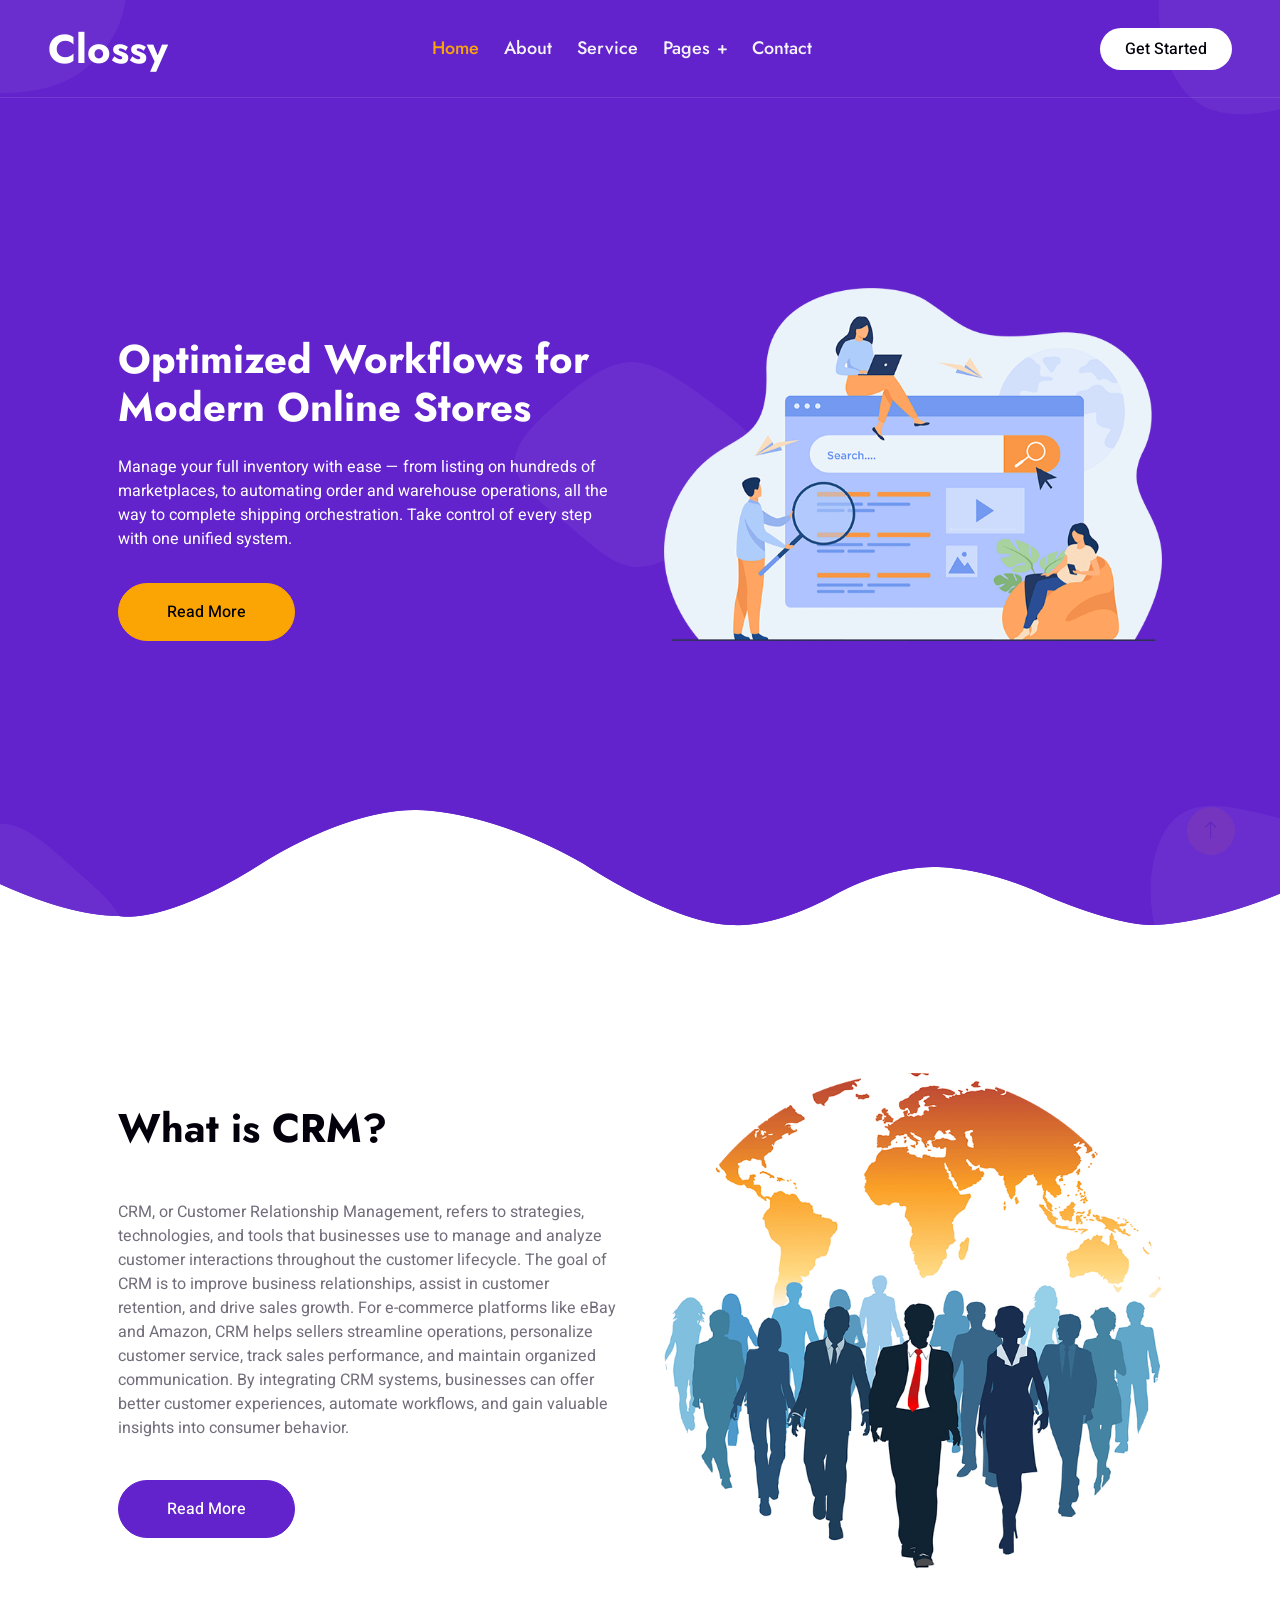
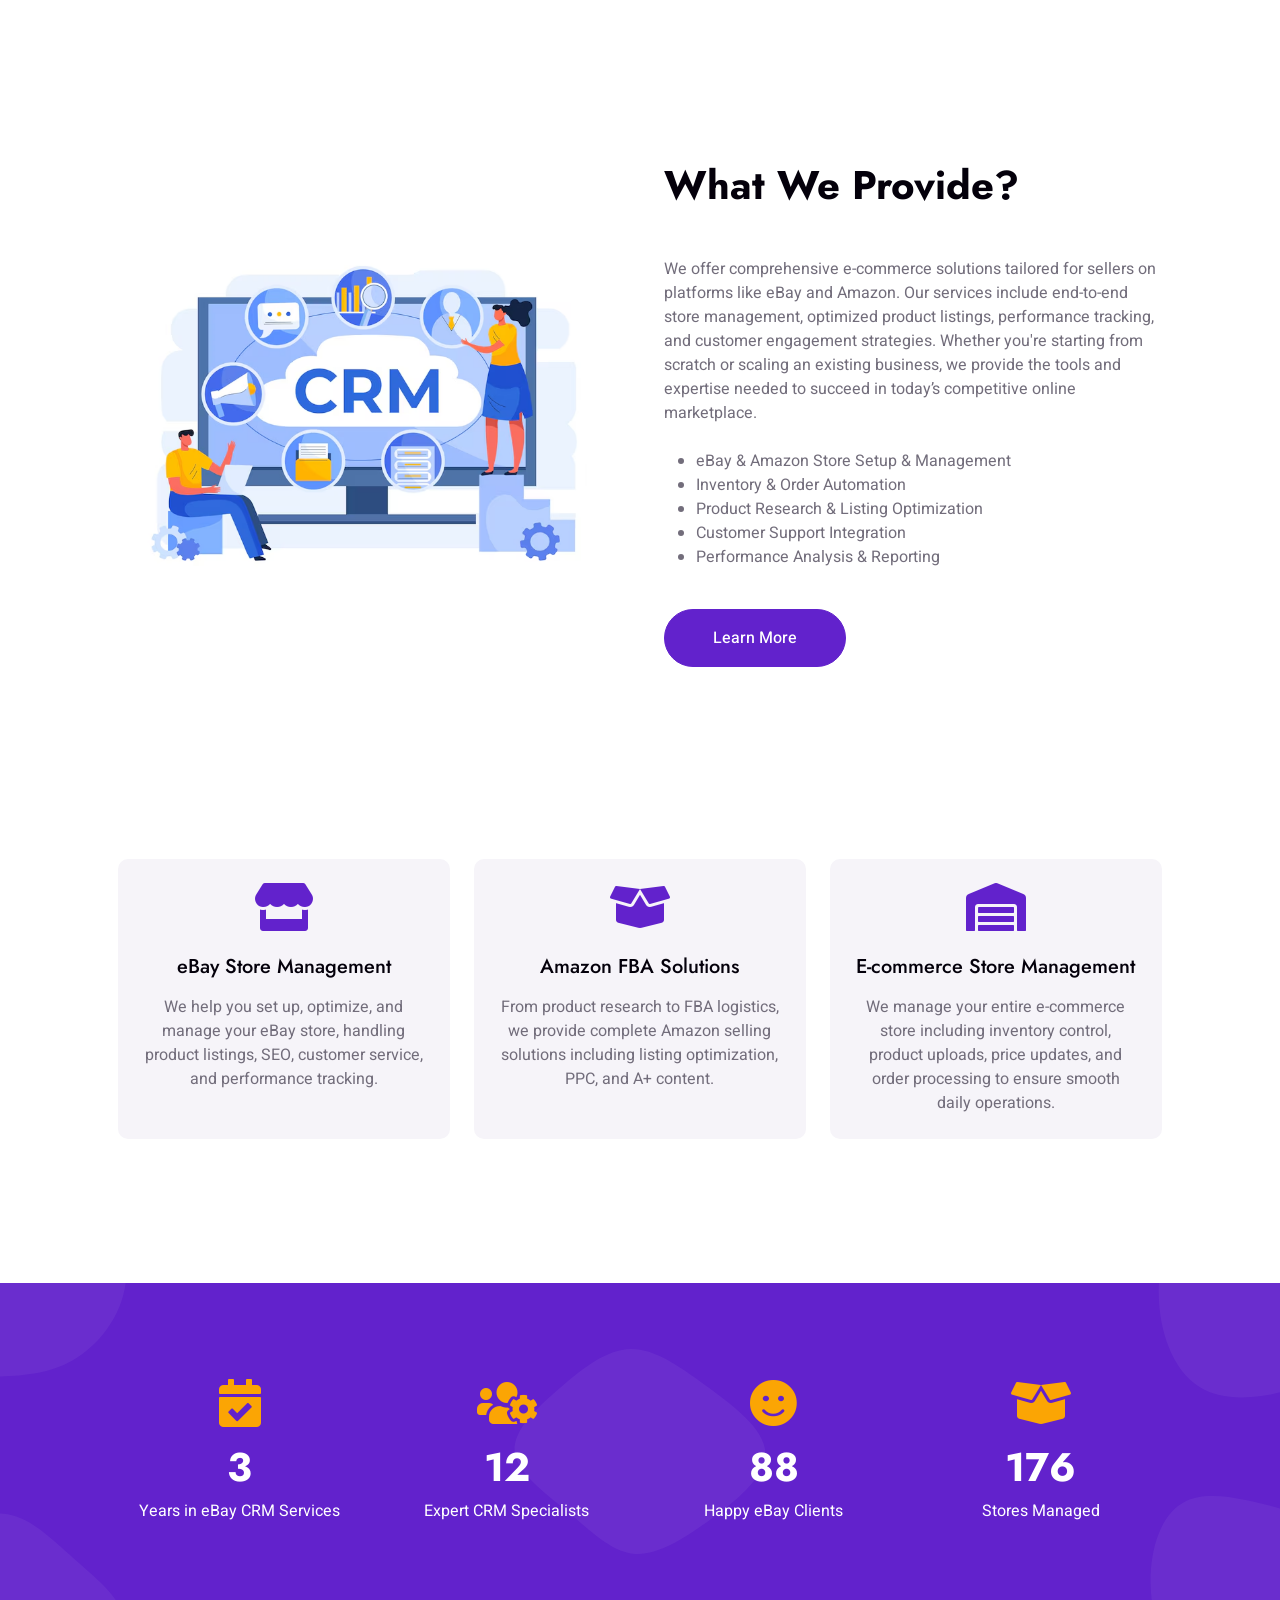
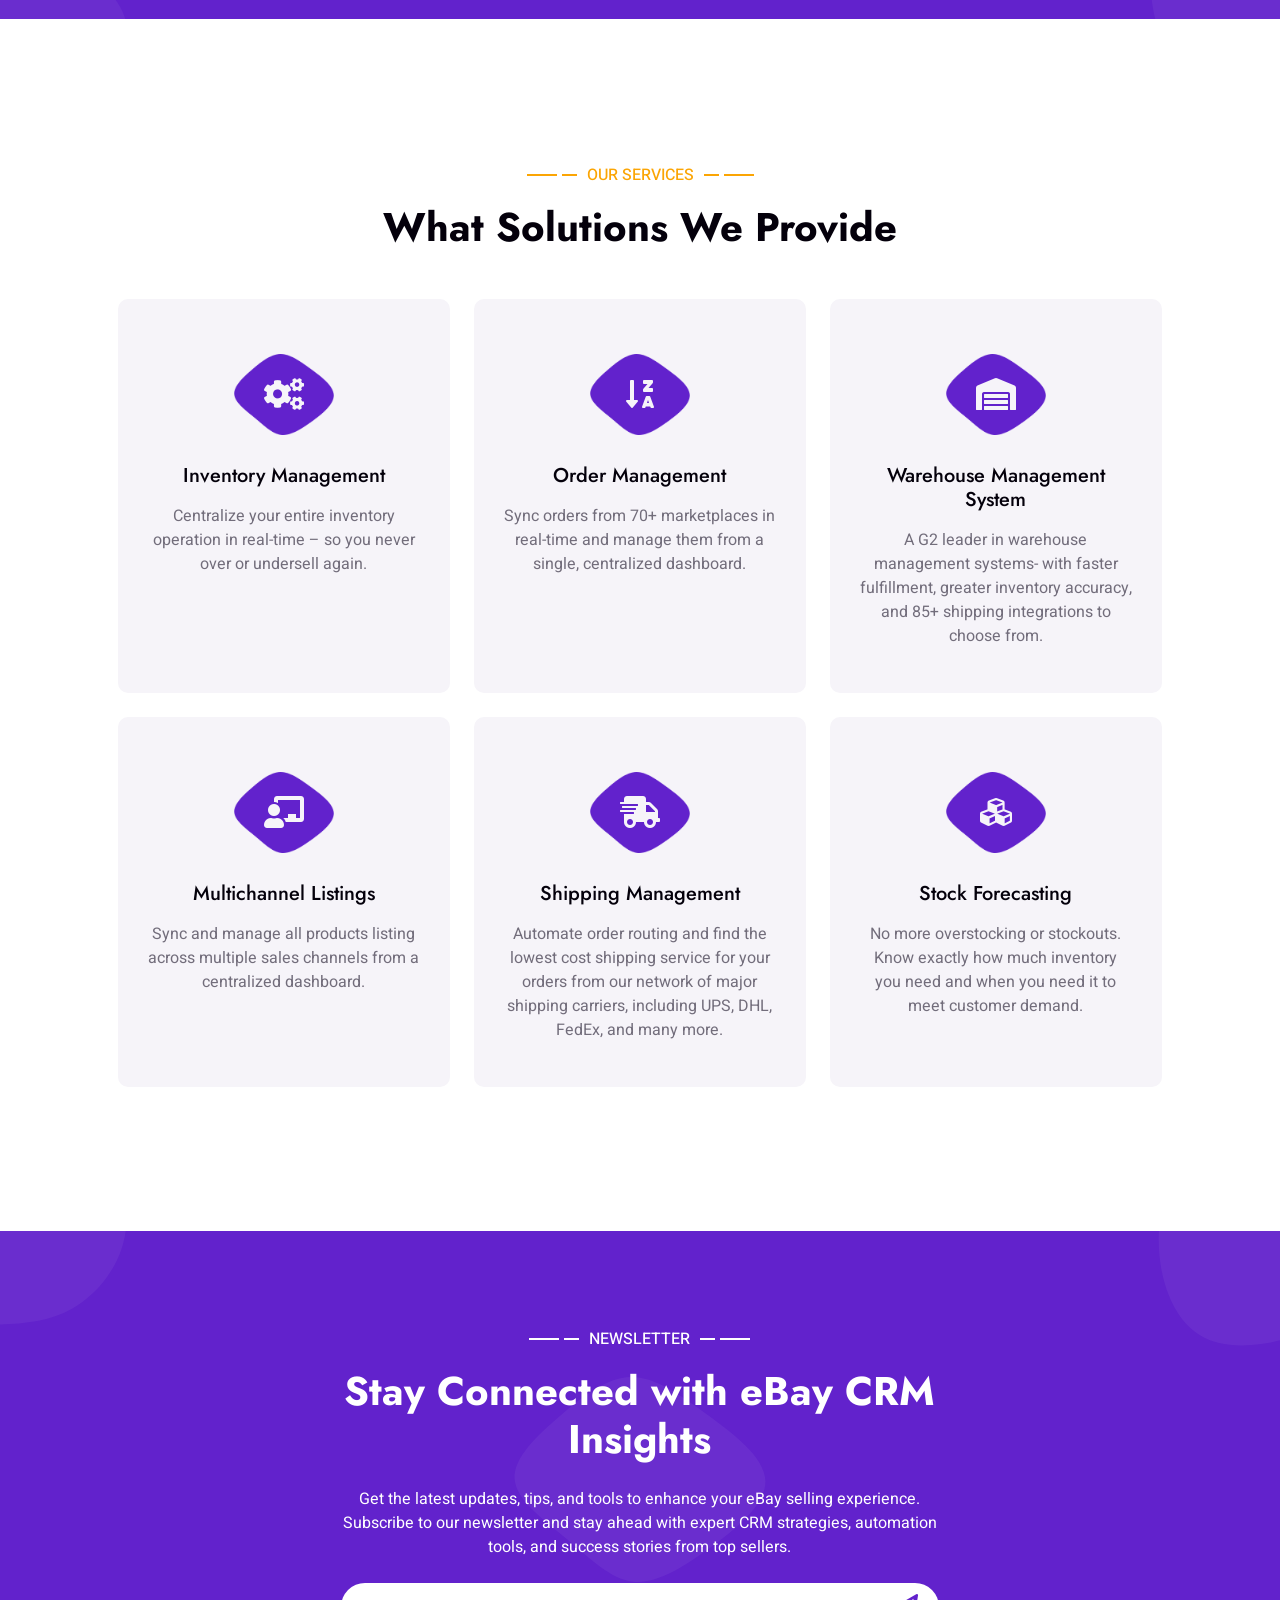
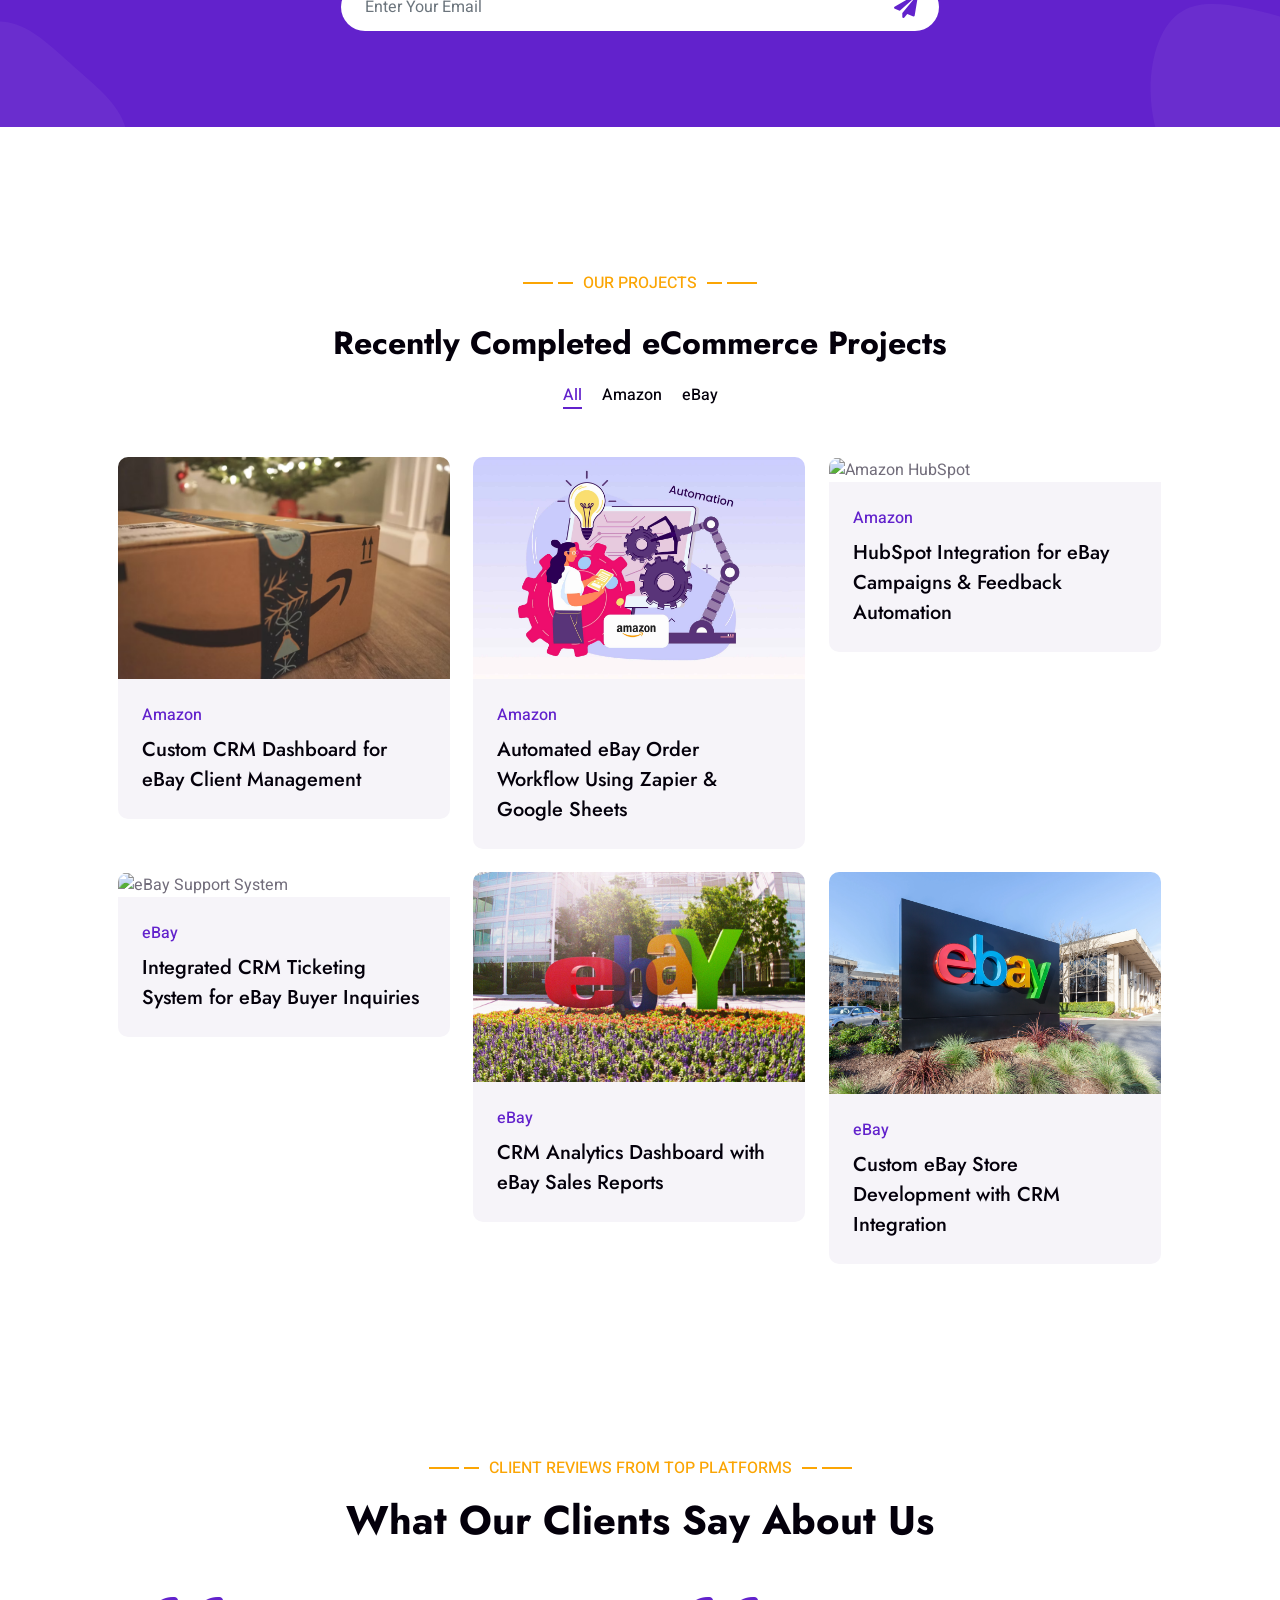
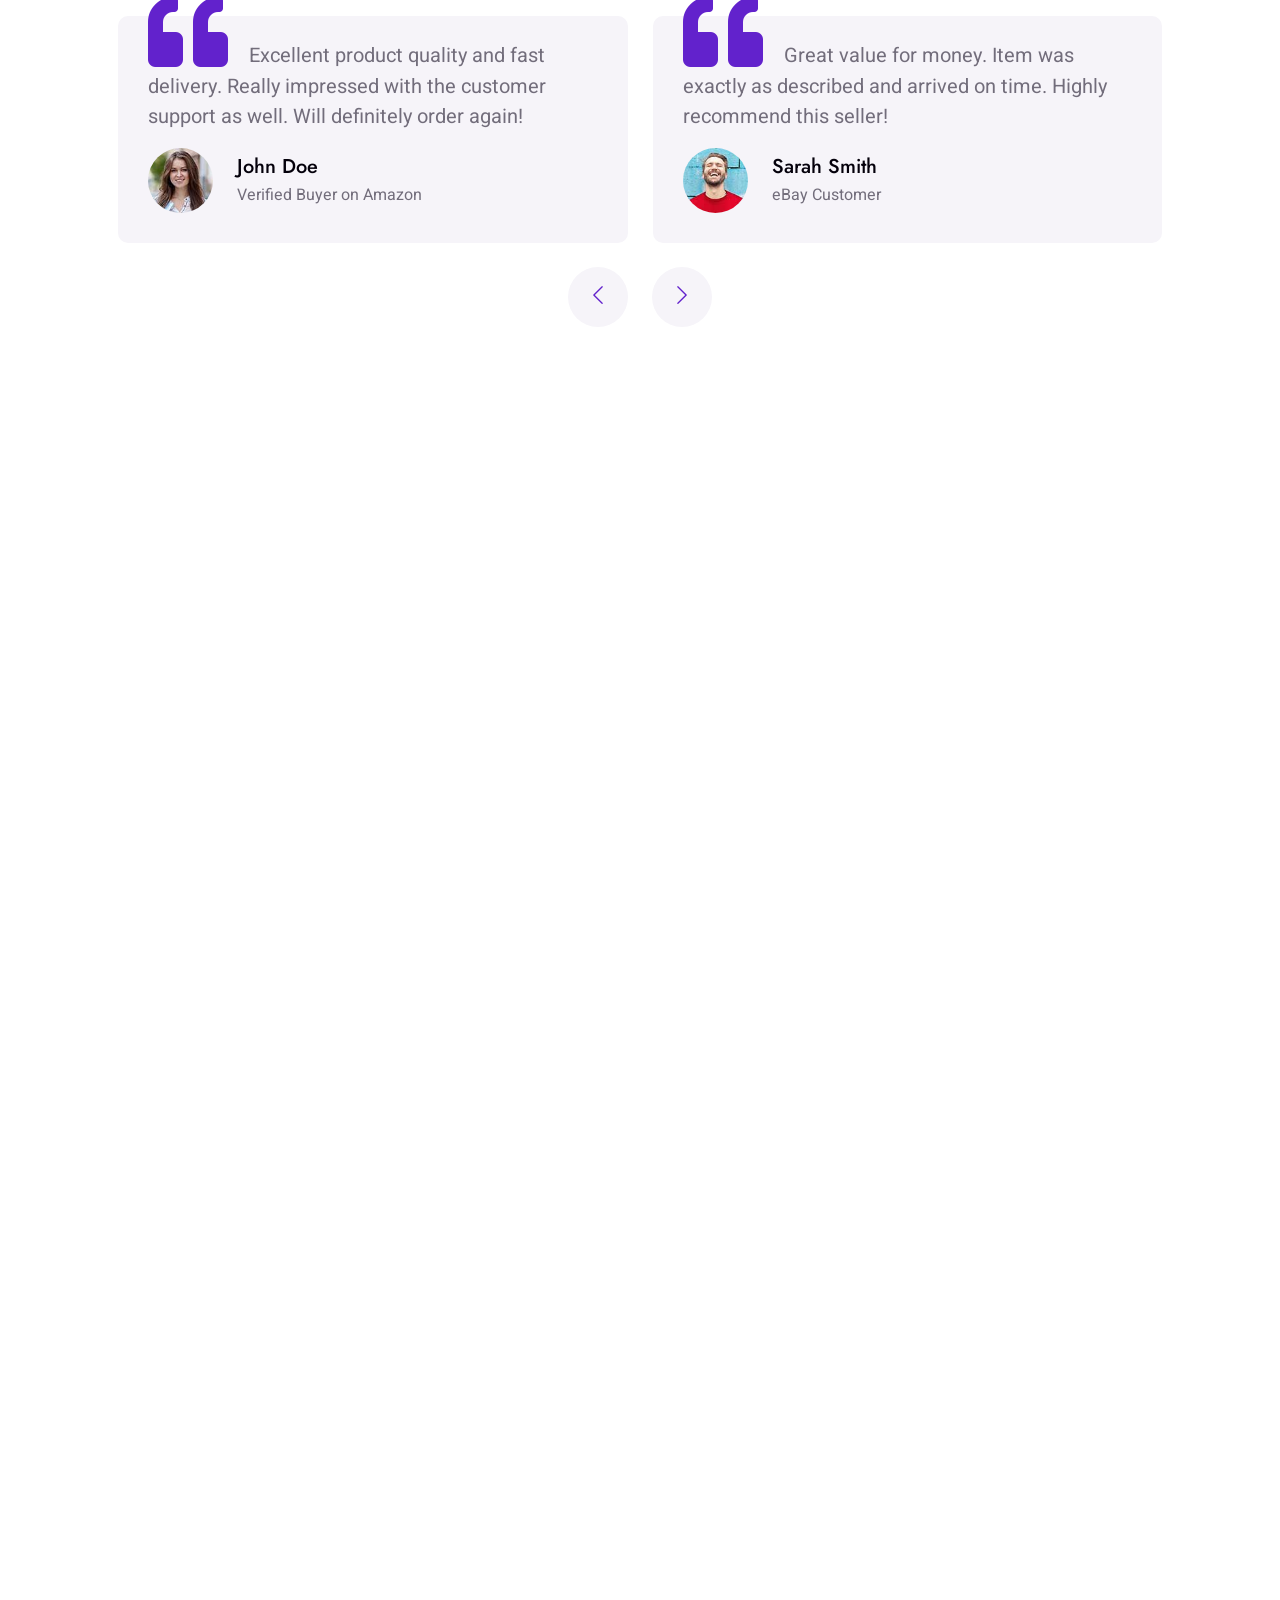
==== index.html @ 34b5e313 "title update" ====
<!DOCTYPE html>
<html lang="en">
  <head>
    <meta charset="utf-8" />
    <title>Clossy</title>
    <meta content="width=device-width, initial-scale=1.0" name="viewport" />
    <meta content name="keywords" />
    <meta content name="description" />

    <!-- Favicon -->
    <link href="img/favicon.ico" rel="icon" />

    <!-- Google Web Fonts -->
    <link rel="preconnect" href="https://fonts.googleapis.com" />
    <link rel="preconnect" href="https://fonts.gstatic.com" crossorigin />
    <link
      href="https://fonts.googleapis.com/css2?family=Heebo:wght@400;500&family=Jost:wght@500;600;700&display=swap"
      rel="stylesheet" />

    <!-- Icon Font Stylesheet -->
    <link
      href="https://cdnjs.cloudflare.com/ajax/libs/font-awesome/5.10.0/css/all.min.css"
      rel="stylesheet" />
    <link
      href="https://cdn.jsdelivr.net/npm/bootstrap-icons@1.4.1/font/bootstrap-icons.css"
      rel="stylesheet" />

    <!-- Libraries Stylesheet -->
    <link href="lib/animate/animate.min.css" rel="stylesheet" />
    <link href="lib/owlcarousel/assets/owl.carousel.min.css" rel="stylesheet" />
    <link href="lib/lightbox/css/lightbox.min.css" rel="stylesheet" />

    <!-- Customized Bootstrap Stylesheet -->
    <link href="css/bootstrap.min.css" rel="stylesheet" />

    <!-- Template Stylesheet -->
    <link href="css/style.css" rel="stylesheet" />
  </head>

  <body>
    <div class="container-xxl bg-white p-0">
      <!-- Spinner Start -->
      <div
        class="show bg-white position-fixed translate-middle w-100 vh-100 top-50 start-50 d-flex align-items-center     justify-content-center"
        id="spinner">
        <div
          class="spinner-grow text-primary"
          style="width: 3rem; height: 3rem"
          role="status">
          <span class="sr-only">Loading...</span>
        </div>
      </div>
      <!-- Spinner End -->

      <!-- Navbar & Hero Start -->
      <nav class="container-xxl position-relative p-0">
        <nav
          class="navbar navbar-expand-lg navbar-light px-4 px-lg-5 py-3 py-lg-0">
          <a href="index.html" class="navbar-brand p-0">
            <h1 class="m-0">Clossy</h1>
            <!-- <img src="img/logo.png" alt="Logo"> -->
          </a>
          <button
            class="navbar-toggler"
            type="button"
            data-bs-toggle="collapse"
            data-bs-target="#navbarCollapse">
            <span class="fa fa-bars"></span>
          </button>
          <div class="collapse navbar-collapse" id="navbarCollapse">
            <div class="navbar-nav mx-auto py-0">
              <a href="index.html" class="nav-item nav-link active">Home</a>
              <a href="about.html" class="nav-item nav-link">About</a>
              <a href="service.html" class="nav-item nav-link">Service</a>
              <!-- <a href="project.html"
                                class="nav-item nav-link">Project</a> -->
              <div class="nav-item dropdown">
                <a
                  href="#"
                  class="nav-link dropdown-toggle"
                  data-bs-toggle="dropdown">Pages</a>
                <div class="dropdown-menu m-0">
                  <a href="team.html" class="dropdown-item">Our Team</a>
                  <a href="testimonial.html"
                    class="dropdown-item">Testimonial</a>
                </div>
              </div>
              <a href="contact.html" class="nav-item nav-link">Contact</a>
            </div>
            <a href
              class="btn rounded-pill py-2 px-4 ms-3 d-none d-lg-block">Get
              Started</a>
          </div>
        </nav>

        <div class="container-xxl bg-primary hero-header">
          <div class="container px-lg-5">
            <div class="row g-xl-5 gy-5 align-items-end">
              <div class="col-lg-6 text-center text-lg-start">
                <h1 class="text-white mb-4 animated slideInDown">
                  <!-- A Digital Agency Of Inteligents & Creative People -->
                  Optimized Workflows for Modern Online Stores
                </h1>
                <p class="text-white pb-3 animated slideInDown">
                  Manage your full inventory with ease — from listing on
                  hundreds of marketplaces, to automating order and warehouse
                  operations, all the way to complete shipping orchestration.
                  Take control of every step with one unified system.
                </p>
                <a
                  href
                  class="btn btn-secondary py-sm-3 px-sm-5 rounded-pill me-3 animated slideInLeft">Read
                  More</a>
              </div>
              <div class="col-lg-6 text-center text-lg-start ">
                <img class="img-fluid animated zoomIn customize-img"
                  src="img/hero.png" alt />
              </div>
            </div>
          </div>
        </div>
      </nav>
      <!-- Navbar & Hero End -->

      <!-- About What is CRM Start -->
      <div class="container-xxl py-lg-5 py-3">
        <div class="container py-lg-5 py-3 px-lg-5">
          <div class="row g-5 align-items-center">
            <div class="col-lg-6 wow fadeInUp order-2 order-lg-1"
              data-wow-delay="0.1s">
              <!-- <p class="section-title text-secondary">About Us<span></span></p> -->
              <h1 class="mb-5">
                What is CRM?
              </h1>
              <p class="mb-4">
                CRM, or Customer Relationship Management, refers to strategies,
                technologies, and tools that businesses use to manage and
                analyze customer interactions throughout the customer lifecycle.
                The goal of CRM is to improve business relationships, assist in
                customer retention, and drive sales growth. For e-commerce
                platforms like eBay and Amazon, CRM helps sellers streamline
                operations, personalize customer service, track sales
                performance, and maintain organized communication. By
                integrating CRM systems, businesses can offer better customer
                experiences, automate workflows, and gain valuable insights into
                consumer behavior.
              </p>

              <a
                href="about.html"
                class="btn btn-primary py-sm-3 px-sm-5 rounded-pill mt-3">Read
                More</a>
            </div>

            <div class="col-lg-6 order-1 order-lg-2">
              <img
                class="img-fluid wow zoomIn customize-img"
                data-wow-delay="0.5s"
                src="img/about.png" />
            </div>
          </div>
        </div>
      </div>
      <!-- About What is CRM End -->

      <!-- About What We Provide Start -->
      <div class="container-xxl py-lg-5 py-3">
        <div class="container py-lg-5 py-3 px-lg-5">
          <div class="row g-5 align-items-center">
            <!-- Image on the left -->
            <div class="col-lg-6">
              <img
                class="img-fluid wow zoomIn"
                data-wow-delay="0.5s"
                src="img/service-crm.png"
                alt="What We Provide" />
            </div>

            <!-- Text on the right -->
            <div class="col-lg-6 wow fadeInUp" data-wow-delay="0.1s">
              <h1 class="mb-5">
                What We Provide?
              </h1>
              <p class="mb-4">
                We offer comprehensive e-commerce solutions tailored for sellers
                on platforms like eBay and Amazon. Our services include
                end-to-end store management, optimized product listings,
                performance tracking, and customer engagement strategies.
                Whether you're starting from scratch or scaling an existing
                business, we provide the tools and expertise needed to succeed
                in today’s competitive online marketplace.
              </p>

              <ul class="list-styled mb-4">
                <li>eBay & Amazon Store Setup & Management</li>
                <li>Inventory & Order Automation</li>
                <li>Product Research & Listing Optimization</li>
                <li>Customer Support Integration</li>
                <li>Performance Analysis & Reporting</li>
              </ul>

              <a
                href="service.html"
                class="btn btn-primary py-sm-3 px-sm-5 rounded-pill mt-3">Learn
                More</a>
            </div>
          </div>
        </div>
      </div>
      <!-- About What We Provide End -->

      <!-- Feature Start -->
      <div class="container-xxl py-lg-5 py-3">
        <div class="container py-lg-5 py-3 px-lg-5">
          <div class="row g-4">
            <!-- eBay Store Management -->
            <div
              class="col-lg-4 d-flex align-items-stretch wow fadeInUp"
              data-wow-delay="0.1s">
              <div
                class="feature-item bg-light rounded text-center p-4 w-100 h-100">
                <i class="fa fa-3x fa-store text-primary mb-4"></i>
                <h5 class="mb-3">eBay Store Management</h5>
                <p class="m-0">
                  We help you set up, optimize, and manage your eBay store,
                  handling product listings, SEO, customer service, and
                  performance tracking.
                </p>
              </div>
            </div>

            <!-- Amazon FBA Solutions -->
            <div
              class="col-lg-4 d-flex align-items-stretch wow fadeInUp"
              data-wow-delay="0.3s">
              <div
                class="feature-item bg-light rounded text-center p-4 w-100 h-100">
                <i class="fa fa-3x fa-box-open text-primary mb-4"></i>
                <h5 class="mb-3">Amazon FBA Solutions</h5>
                <p class="m-0">
                  From product research to FBA logistics, we provide complete
                  Amazon selling solutions including listing optimization, PPC,
                  and A+ content.
                </p>
              </div>
            </div>

            <!-- E-commerce Store Management -->
            <div
              class="col-lg-4 d-flex align-items-stretch wow fadeInUp"
              data-wow-delay="0.5s">
              <div
                class="feature-item bg-light rounded text-center p-4 w-100 h-100">
                <i class="fa fa-3x fa-warehouse text-primary mb-4"></i>
                <h5 class="mb-3">E-commerce Store Management</h5>
                <p class="m-0">
                  We manage your entire e-commerce store including inventory
                  control, product uploads, price updates, and order processing
                  to ensure smooth daily operations.
                </p>
              </div>
            </div>
          </div>
        </div>
      </div>
      <!-- Feature End -->

      <!-- Facts Start -->
      <div class="container-xxl bg-primary fact py-lg-5 py-3 wow fadeInUp"
        data-wow-delay="0.1s">
        <div class="container py-lg-5 py-3 px-lg-5">
          <div class="row g-4">
            <div
              class="col-md-6 col-lg-3 text-center wow fadeIn"
              data-wow-delay="0.1s">
              <i class="fa fa-calendar-check fa-3x text-secondary mb-3"></i>
              <h1 class="text-white mb-2" data-toggle="counter-up">5</h1>
              <p class="text-white mb-0">Years in eBay CRM Services</p>
            </div>
            <div
              class="col-md-6 col-lg-3 text-center wow fadeIn"
              data-wow-delay="0.3s">
              <i class="fa fa-users-cog fa-3x text-secondary mb-3"></i>
              <h1 class="text-white mb-2" data-toggle="counter-up">20</h1>
              <p class="text-white mb-0">Expert CRM Specialists</p>
            </div>
            <div
              class="col-md-6 col-lg-3 text-center wow fadeIn"
              data-wow-delay="0.5s">
              <i class="fa fa-smile fa-3x text-secondary mb-3"></i>
              <h1 class="text-white mb-2" data-toggle="counter-up">150</h1>
              <p class="text-white mb-0">Happy eBay Clients</p>
            </div>
            <div
              class="col-md-6 col-lg-3 text-center wow fadeIn"
              data-wow-delay="0.7s">
              <i class="fa fa-box-open fa-3x text-secondary mb-3"></i>
              <h1 class="text-white mb-2" data-toggle="counter-up">300</h1>
              <p class="text-white mb-0">Stores Managed</p>
            </div>
          </div>
        </div>
      </div>
      <!-- Facts End -->

      <!-- Service Start -->
      <div class="container-xxl py-lg-5 py-3">
        <div class="container py-lg-5 py-3 px-lg-5">
          <div class="wow fadeInUp" data-wow-delay="0.1s">
            <p class="section-title text-secondary justify-content-center">
              <span></span>Our Services<span></span>
            </p>
            <h1 class="text-center mb-5">What Solutions We Provide</h1>
          </div>
          <div class="row g-4">
            <div class="col-lg-4 col-md-6 wow fadeInUp" data-wow-delay="0.1s">
              <div
                class="service-item d-flex flex-column text-center rounded h-100">
                <div class="service-icon flex-shrink-0">
                  <!-- <i class="fa fa-search fa-2x"></i> -->
                  <i class="fas fa-cogs fa-2x"></i>
                </div>
                <h5 class="mb-3">Inventory Management</h5>
                <p class="m-0">
                  Centralize your entire inventory operation in real-time – so
                  you never over or undersell again.
                </p>
                <!-- <a class="btn btn-square" href><i
                                        class="fa fa-arrow-right"></i></a> -->
              </div>
            </div>
            <div class="col-lg-4 col-md-6 wow fadeInUp" data-wow-delay="0.3s">
              <div
                class="service-item d-flex flex-column text-center rounded h-100">
                <div class="service-icon flex-shrink-0">
                  <i class="fas fa-sort-alpha-down-alt fa-2x"></i>
                  <!-- <i class="fa fa-laptop-code fa-2x"></i> -->
                </div>
                <h5 class="mb-3">Order Management</h5>
                <p class="m-0">
                  Sync orders from 70+ marketplaces in real-time and manage them
                  from a single, centralized dashboard.
                </p>
                <!-- <a class="btn btn-square" href><i
                                        class="fa fa-arrow-right"></i></a> -->
              </div>
            </div>
            <div class="col-lg-4 col-md-6 wow fadeInUp" data-wow-delay="0.5s">
              <div
                class="service-item d-flex flex-column text-center rounded h-100">
                <div class="service-icon flex-shrink-0">
                  <!-- <i class="fab fa-facebook-f fa-2x"></i> -->
                  <i class="fas fa-warehouse fa-2x"></i>
                </div>
                <h5 class="mb-3">Warehouse Management System</h5>
                <p class="m-0">
                  A G2 leader in warehouse management systems- with faster
                  fulfillment, greater inventory accuracy, and 85+ shipping
                  integrations to choose from.
                </p>
                <!-- <a class="btn btn-square" href><i
                                        class="fa fa-arrow-right"></i></a> -->
              </div>
            </div>
            <div class="col-lg-4 col-md-6 wow fadeInUp" data-wow-delay="0.1s">
              <div
                class="service-item d-flex flex-column text-center rounded h-100">
                <div class="service-icon flex-shrink-0">
                  <!-- <i class="fa fa-mail-bulk fa-2x"></i> -->
                  <i class="fas fa-chalkboard-teacher fa-2x"></i>
                </div>
                <h5 class="mb-3">Multichannel Listings</h5>
                <p class="m-0">
                  Sync and manage all products listing across multiple sales
                  channels from a centralized dashboard.
                </p>
                <!-- <a class="btn btn-square" href><i
                                        class="fa fa-arrow-right"></i></a> -->
              </div>
            </div>
            <div class="col-lg-4 col-md-6 wow fadeInUp" data-wow-delay="0.3s">
              <div
                class="service-item d-flex flex-column text-center rounded h-100">
                <div class="service-icon flex-shrink-0">
                  <!-- <i class="fa fa-thumbs-up fa-2x"></i> -->
                  <i class="fas fa-shipping-fast fa-2x"></i>
                </div>
                <h5 class="mb-3">Shipping Management</h5>
                <p class="m-0">
                  Automate order routing and find the lowest cost shipping
                  service for your orders from our network of major shipping
                  carriers, including UPS, DHL, FedEx, and many more.
                </p>
                <!-- <a class="btn btn-square" href><i
                                        class="fa fa-arrow-right"></i></a> -->
              </div>
            </div>
            <div class="col-lg-4 col-md-6 wow fadeInUp" data-wow-delay="0.5s">
              <div
                class="service-item d-flex flex-column text-center rounded h-100">
                <div class="service-icon flex-shrink-0">
                  <!-- <i class="fab fa-android fa-2x"></i> -->
                  <i class="fas fa-cubes fa-2x"></i>
                </div>
                <h5 class="mb-3">Stock Forecasting</h5>
                <p class="m-0">
                  No more overstocking or stockouts. Know exactly how much
                  inventory you need and when you need it to meet customer
                  demand.
                </p>
                <!-- <a class="btn btn-square" href><i
                                        class="fa fa-arrow-right"></i></a> -->
              </div>
            </div>
          </div>
        </div>
      </div>
      <!-- Service End -->

      <!-- Newsletter Start -->
      <div class="container-xxl bg-primary newsletter py-lg-5 py-3 wow fadeInUp"
        data-wow-delay="0.1s">
        <div class="container py-lg-5 py-3 px-lg-5">
          <div class="row justify-content-center">
            <div class="col-lg-7 text-center">
              <p class="section-title text-white justify-content-center">
                <span></span>Newsletter<span></span>
              </p>
              <h1 class="text-center text-white mb-4">Stay Connected with eBay
                CRM Insights</h1>
              <p class="text-white mb-4">
                Get the latest updates, tips, and tools to enhance your eBay
                selling experience. Subscribe to our newsletter and stay ahead
                with expert CRM strategies, automation tools, and success
                stories from top sellers.
              </p>
              <form name="submit-to-google-sheet">
                <div class="position-relative w-100 mt-3">
                  <input
                    class="form-control border-0 rounded-pill w-100 ps-4 pe-5"
                    type="email"
                    name="Newslatter"
                    placeholder="Enter Your Email"
                    required
                    style="height: 48px;">
                  <button type="submit"
                    class="btn shadow-none position-absolute top-0 end-0 mt-1 me-2">
                    <i class="fa fa-paper-plane text-primary fs-4"></i>
                  </button>
                </div>
              </form>
            </div>
          </div>
        </div>
      </div>
      <!-- Newsletter End -->

      <!-- Projects Start -->
      <div class="container-xxl py-lg-5 py-3">
        <div class="container py-lg-5 py-3 px-lg-5">
          <div class="wow fadeInUp" data-wow-delay="0.1s">
            <p class="section-title text-secondary justify-content-center">
              <span></span>Our Projects<span></span>
            </p>
            <h2 class="lh-base my-4 text-center"> Recently Completed eCommerce
              Projects</h2>
          </div>

          <!-- Filter Buttons -->
          <div class="row mt-n2 wow fadeInUp" data-wow-delay="0.3s">
            <div class="col-12 text-center">
              <ul class="list-inline mb-5" id="portfolio-flters">
                <li class="mx-2 active" data-filter="*">All</li>
                <li class="mx-2" data-filter=".amazon">Amazon</li>
                <li class="mx-2" data-filter=".ebay">eBay</li>
              </ul>
            </div>
          </div>

          <!-- Project Grid -->
          <div class="row g-4 portfolio-container">

            <!-- Amazon Project 1 -->
            <div class="col-lg-4 col-md-6 portfolio-item amazon wow fadeInUp"
              data-wow-delay="0.1s">
              <div class="rounded overflow-hidden">
                <div class="position-relative overflow-hidden">
                  <img class="img-fluid w-100"
                    src="img/amazon-crm.png"
                    alt="Amazon CRM" />
                  <div class="portfolio-overlay">
                    <a class="btn btn-square btn-outline-light mx-1"
                      href="img/amazon-crm.png"
                      data-lightbox="portfolio"><i class="fa fa-eye"></i></a>
                    <a class="btn btn-square btn-outline-light mx-1" href="#"><i
                        class="fa fa-link"></i></a>
                  </div>
                </div>
                <div class="bg-light p-4">
                  <p class="text-primary fw-medium mb-2">Amazon</p>
                  <h5 class="lh-base mb-0">Custom CRM Dashboard for eBay Client
                    Management</h5>
                </div>
              </div>
            </div>

            <!-- Amazon Project 2 -->
            <div class="col-lg-4 col-md-6 portfolio-item amazon wow fadeInUp"
              data-wow-delay="0.2s">
              <div class="rounded overflow-hidden">
                <div class="position-relative overflow-hidden">
                  <img class="img-fluid w-100"
                    src="img/Amazon-Automation-.png"
                    alt="Amazon Automation" />
                  <div class="portfolio-overlay">
                    <a class="btn btn-square btn-outline-light mx-1"
                      href="img/Amazon-Automation-.png"
                      data-lightbox="portfolio"><i class="fa fa-eye"></i></a>
                    <a class="btn btn-square btn-outline-light mx-1" href="#"><i
                        class="fa fa-link"></i></a>
                  </div>
                </div>
                <div class="bg-light p-4">
                  <p class="text-primary fw-medium mb-2">Amazon</p>
                  <h5 class="lh-base mb-0">Automated eBay Order Workflow Using
                    Zapier & Google Sheets</h5>
                </div>
              </div>
            </div>

            <!-- Amazon Project 3 -->
            <div class="col-lg-4 col-md-6 portfolio-item amazon wow fadeInUp"
              data-wow-delay="0.3s">
              <div class="rounded overflow-hidden">
                <div class="position-relative overflow-hidden">
                  <img class="img-fluid w-100"
                    src="https://dailytimes.com.pk/assets/uploads/2023/03/21/july-palo-alto-ca-usa-amazon-logo-facade-one-their-office-buildings-located-silicon-valley-san-july-palo-alto-ca-154948655.jpg"
                    alt="Amazon HubSpot" />
                  <div class="portfolio-overlay">
                    <a class="btn btn-square btn-outline-light mx-1"
                      href="https://dailytimes.com.pk/assets/uploads/2023/03/21/july-palo-alto-ca-usa-amazon-logo-facade-one-their-office-buildings-located-silicon-valley-san-july-palo-alto-ca-154948655.jpg"
                      data-lightbox="portfolio"><i class="fa fa-eye"></i></a>
                    <a class="btn btn-square btn-outline-light mx-1" href="#"><i
                        class="fa fa-link"></i></a>
                  </div>
                </div>
                <div class="bg-light p-4">
                  <p class="text-primary fw-medium mb-2">Amazon</p>
                  <h5 class="lh-base mb-0">HubSpot Integration for eBay
                    Campaigns & Feedback Automation</h5>
                </div>
              </div>
            </div>

            <!-- eBay Project 1 -->
            <div class="col-lg-4 col-md-6 portfolio-item ebay wow fadeInUp"
              data-wow-delay="0.4s">
              <div class="rounded overflow-hidden">
                <div class="position-relative overflow-hidden">
                  <img class="img-fluid w-100"
                    src="https://eu-central-1-enterprise-euc1.graphassets.com/AAg7wOEyuSfq2w8Bzgd1Xz/yPpj9NoRcyLj6BvCW8UA"
                    alt="eBay Support System" />
                  <div class="portfolio-overlay">
                    <a class="btn btn-square btn-outline-light mx-1"
                      href="https://eu-central-1-enterprise-euc1.graphassets.com/AAg7wOEyuSfq2w8Bzgd1Xz/yPpj9NoRcyLj6BvCW8UA"
                      data-lightbox="portfolio"><i class="fa fa-eye"></i></a>
                    <a class="btn btn-square btn-outline-light mx-1" href="#"><i
                        class="fa fa-link"></i></a>
                  </div>
                </div>
                <div class="bg-light p-4">
                  <p class="text-primary fw-medium mb-2">eBay</p>
                  <h5 class="lh-base mb-0">Integrated CRM Ticketing System for
                    eBay Buyer Inquiries</h5>
                </div>
              </div>
            </div>

            <!-- eBay Project 2 -->
            <div class="col-lg-4 col-md-6 portfolio-item ebay wow fadeInUp"
              data-wow-delay="0.5s">
              <div class="rounded overflow-hidden">
                <div class="position-relative overflow-hidden">
                  <img class="img-fluid w-100"
                    src="img/ebay-analytic.png"
                    alt="eBay Analytics" />
                  <div class="portfolio-overlay">
                    <a class="btn btn-square btn-outline-light mx-1"
                      href="img/ebay-analytic.png"
                      data-lightbox="portfolio"><i class="fa fa-eye"></i></a>
                    <a class="btn btn-square btn-outline-light mx-1" href="#"><i
                        class="fa fa-link"></i></a>
                  </div>
                </div>
                <div class="bg-light p-4">
                  <p class="text-primary fw-medium mb-2">eBay</p>
                  <h5 class="lh-base mb-0">CRM Analytics Dashboard with eBay
                    Sales Reports</h5>
                </div>
              </div>
            </div>

            <!-- eBay Project 3 -->
            <div class="col-lg-4 col-md-6 portfolio-item ebay wow fadeInUp"
              data-wow-delay="0.6s">
              <div class="rounded overflow-hidden">
                <div class="position-relative overflow-hidden">
                  <img class="img-fluid w-100"
                    src="img/Integration.png"
                    alt="eBay CRM Integration" />
                  <div class="portfolio-overlay">
                    <a class="btn btn-square btn-outline-light mx-1"
                      href="img/Integration.png"
                      data-lightbox="portfolio"><i class="fa fa-eye"></i></a>
                    <a class="btn btn-square btn-outline-light mx-1" href="#"><i
                        class="fa fa-link"></i></a>
                  </div>
                </div>
                <div class="bg-light p-4">
                  <p class="text-primary fw-medium mb-2">eBay</p>
                  <h5 class="lh-base mb-0">Custom eBay Store Development with
                    CRM Integration</h5>
                </div>
              </div>
            </div>

          </div>
        </div>
      </div>
      <!-- Projects End -->

      <!-- Testimonial Start -->
      <div class="container-xxl py-lg-5 py-3 wow fadeInUp"
        data-wow-delay="0.1s">
        <div class="container py-lg-5 py-3 px-lg-5">
          <p class="section-title text-secondary justify-content-center">
            <span></span>Client Reviews from Top Platforms<span></span>
          </p>
          <h1 class="text-center mb-5">What Our Clients Say About Us</h1>
          <div class="owl-carousel testimonial-carousel">
            <!-- Amazon Review -->
            <div class="testimonial-item bg-light rounded my-4">
              <p class="fs-5">
                <i class="fa fa-quote-left fa-4x text-primary mt-n4 me-3"></i>
                Excellent product quality and fast delivery. Really impressed
                with the customer support as well. Will definitely order again!
              </p>
              <div class="d-flex align-items-center">
                <img
                  class="img-fluid flex-shrink-0 rounded-circle"
                  src="img/testimonial-1.jpg"
                  style="width: 65px; height: 65px" />
                <div class="ps-4">
                  <h5 class="mb-1">John Doe</h5>
                  <span>Verified Buyer on Amazon</span>
                </div>
              </div>
            </div>

            <!-- eBay Review -->
            <div class="testimonial-item bg-light rounded my-4">
              <p class="fs-5">
                <i class="fa fa-quote-left fa-4x text-primary mt-n4 me-3"></i>
                Great value for money. Item was exactly as described and arrived
                on time. Highly recommend this seller!
              </p>
              <div class="d-flex align-items-center">
                <img
                  class="img-fluid flex-shrink-0 rounded-circle"
                  src="img/testimonial-2.jpg"
                  style="width: 65px; height: 65px" />
                <div class="ps-4">
                  <h5 class="mb-1">Sarah Smith</h5>
                  <span>eBay Customer</span>
                </div>
              </div>
            </div>

            <!-- Etsy Review -->
            <div class="testimonial-item bg-light rounded my-4">
              <p class="fs-5">
                <i class="fa fa-quote-left fa-4x text-primary mt-n4 me-3"></i>
                Absolutely loved the handmade product. Beautiful packaging and
                quick response. A++ service.
              </p>
              <div class="d-flex align-items-center">
                <img
                  class="img-fluid flex-shrink-0 rounded-circle"
                  src="img/testimonial-3.jpg"
                  style="width: 65px; height: 65px" />
                <div class="ps-4">
                  <h5 class="mb-1">Emily Johnson</h5>
                  <span>Etsy Review</span>
                </div>
              </div>
            </div>
          </div>
        </div>
      </div>
      <!-- Testimonial End -->

      <!-- Team Start -->
      <div class="container-xxl py-lg-5 py-3">
        <div class="container py-lg-5 py-3 px-lg-5">
          <div class="wow fadeInUp" data-wow-delay="0.1s">
            <p class="section-title text-secondary justify-content-center">
              <span></span>Our Team<span></span>
            </p>
            <h1 class="text-center mb-5">Our Team Members</h1>
          </div>
          <div class="row g-4">
            <!-- Member 1 -->
            <div class="col-lg-4 col-md-6 wow fadeInUp" data-wow-delay="0.1s">
              <div class="team-item bg-light rounded">
                <div class="text-center border-bottom p-4">
                  <img
                    class="img-fluid rounded-circle mb-4"
                    src="img/team-1.jpg"
                    alt />
                  <h5>Sarah Khan</h5>
                  <span>eCommerce Manager</span>
                </div>
                <div class="d-flex justify-content-center p-4">
                  <a class="btn btn-square mx-1" href="#"><i
                      class="fab fa-facebook-f"></i></a>
                  <a class="btn btn-square mx-1" href="#"><i
                      class="fab fa-twitter"></i></a>
                  <a class="btn btn-square mx-1" href="#"><i
                      class="fab fa-instagram"></i></a>
                  <a class="btn btn-square mx-1" href="#"><i
                      class="fab fa-linkedin-in"></i></a>
                </div>
              </div>
            </div>

            <!-- Member 2 -->
            <div class="col-lg-4 col-md-6 wow fadeInUp" data-wow-delay="0.3s">
              <div class="team-item bg-light rounded">
                <div class="text-center border-bottom p-4">
                  <img
                    class="img-fluid rounded-circle mb-4"
                    src="img/team-2.jpg"
                    alt />
                  <h5>Ali Raza</h5>
                  <span>UI/UX Designer</span>
                </div>
                <div class="d-flex justify-content-center p-4">
                  <a class="btn btn-square mx-1" href="#"><i
                      class="fab fa-facebook-f"></i></a>
                  <a class="btn btn-square mx-1" href="#"><i
                      class="fab fa-twitter"></i></a>
                  <a class="btn btn-square mx-1" href="#"><i
                      class="fab fa-instagram"></i></a>
                  <a class="btn btn-square mx-1" href="#"><i
                      class="fab fa-linkedin-in"></i></a>
                </div>
              </div>
            </div>

            <!-- Member 3 -->
            <div class="col-lg-4 col-md-6 wow fadeInUp" data-wow-delay="0.5s">
              <div class="team-item bg-light rounded">
                <div class="text-center border-bottom p-4">
                  <img
                    class="img-fluid rounded-circle mb-4"
                    src="img/team-3.jpg"
                    alt />
                  <h5>Maria Javed</h5>
                  <span>Digital Marketing Specialist</span>
                </div>
                <div class="d-flex justify-content-center p-4">
                  <a class="btn btn-square mx-1" href="#"><i
                      class="fab fa-facebook-f"></i></a>
                  <a class="btn btn-square mx-1" href="#"><i
                      class="fab fa-twitter"></i></a>
                  <a class="btn btn-square mx-1" href="#"><i
                      class="fab fa-instagram"></i></a>
                  <a class="btn btn-square mx-1" href="#"><i
                      class="fab fa-linkedin-in"></i></a>
                </div>
              </div>
            </div>
          </div>
        </div>
      </div>
      <!-- Team End -->

      <!-- Footer Start -->
      <footer
        class="container-fluid bg-primary text-light footer wow fadeIn"
        data-wow-delay="0.1s">
        <div class="container py-lg-5 py-3 px-lg-5">
          <div class="row g-5">
            <div class="col-md-6 col-lg-3">
              <p class="section-title text-white h5 mb-4">
                Address<span></span>
              </p>
              <p>
                <i class="fa fa-map-marker-alt me-3"></i>Bolton, UK
              </p>
              <p>
                <i class="fa fa-phone-alt me-3"></i>
                <a href="tel:+447531350024"
                  class="text-decoration-none text-white"
                  target="_blank">+447531350024</a>
              </p>
              <p>
                <i class="fa fa-envelope me-3"></i>
                <a href="mailto:clossyinfo@gmail.com" target="_blank"
                  class="text-decoration-none text-white">clossyinfo@gmail.com</a>
              </p>
              <div class="d-flex pt-2">
                <a class="btn btn-outline-light btn-social" href="/"><i
                    class="fab fa-twitter"></i></a>
                <a class="btn btn-outline-light btn-social" href="/"><i
                    class="fab fa-facebook-f"></i></a>
                <a class="btn btn-outline-light btn-social" href="/"><i
                    class="fab fa-instagram"></i></a>
                <a class="btn btn-outline-light btn-social" href="/"><i
                    class="fab fa-linkedin-in"></i></a>
              </div>
            </div>
            <div class="col-md-6 col-lg-3">
              <p class="section-title text-white h5 mb-4">
                Quick Link<span></span>
              </p>
              <a class="btn btn-link" href="about.html">About Us</a>
              <a class="btn btn-link" href="service.html">Services</a>
              <a class="btn btn-link" href="team.html">Our Team</a>
              <a class="btn btn-link" href="testimonial.html">Testimonial</a>
            </div>
            <div class="col-md-6 col-lg-3">
              <p class="section-title text-white h5 mb-4">
                Gallery<span></span>
              </p>
              <div class="row g-2">
                <div class="col-6">
                  <img
                    class="img-fluid"
                    src="https://dailytimes.com.pk/assets/uploads/2023/03/21/july-palo-alto-ca-usa-amazon-logo-facade-one-their-office-buildings-located-silicon-valley-san-july-palo-alto-ca-154948655.jpg"
                    alt="Image" />
                </div>
                <div class="col-6">
                  <img
                    class="img-fluid"
                    src="https://eu-central-1-enterprise-euc1.graphassets.com/AAg7wOEyuSfq2w8Bzgd1Xz/yPpj9NoRcyLj6BvCW8UA"
                    alt="Image" />
                </div>
                <div class="col-6">
                  <img
                    class="img-fluid"
                    src="img/Amazaon-CRM.png"
                    alt="Image" />
                </div>
                <div class="col-6">
                  <img
                    class="img-fluid"
                    src="img/ebay-analytic.png"
                    alt="Image" />
                </div>
              </div>
            </div>
            <div class="col-md-6 col-lg-3">
              <p class="section-title text-white h5 mb-4">
                Newsletter<span></span>
              </p>
              <p>
                Type your message or email
              </p>
              <form name="submit-to-google-sheet">
                <div class="position-relative w-100 mt-3">
                  <input
                    class="form-control border-0 rounded-pill w-100 ps-4 pe-5"
                    type="email"
                    name="Newslatter"
                    placeholder="Your Email"
                    required
                    style="height: 48px" />
                  <button
                    type="submit"
                    class="btn shadow-none position-absolute top-0 end-0 mt-1 me-2">
                    <i class="fa fa-paper-plane text-primary fs-4"></i>
                  </button>
                </div>
              </form>

            </div>
          </div>
        </div>
        <div class="container px-lg-5">
          <div class="copyright">
            <div class="row">
              <div class="col-md-6 text-center text-md-start mb-3 mb-md-0">
                &copy; <a class="border-bottom"
                  href="https://clossy.vercel.app/">Clossy.vercel.app</a> | All
                Right Reserved.
              </div>
              <div class="col-md-6 text-center text-md-end">
                <div class="footer-menu">
                  <a href="index.html">Home</a>
                  <a href="contact.html">Contact Us</a>
                </div>
              </div>
            </div>
          </div>
        </div>
      </footer>
      <!-- Footer End -->

      <!-- Back to Top -->
      <a href="#" class="btn btn-lg btn-secondary btn-lg-square back-to-top"><i
          class="bi bi-arrow-up"></i></a>
    </div>

    <!-- JavaScript Libraries -->
    <script src="https://code.jquery.com/jquery-3.4.1.min.js"></script>
    <script
      src="https://cdn.jsdelivr.net/npm/bootstrap@5.0.0/dist/js/bootstrap.bundle.min.js"></script>
    <script src="https://cdn.jsdelivr.net/npm/sweetalert2@11"></script>
    <script src="lib/wow/wow.min.js"></script>
    <script src="lib/easing/easing.min.js"></script>
    <script src="lib/waypoints/waypoints.min.js"></script>
    <script src="lib/counterup/counterup.min.js"></script>
    <script src="lib/owlcarousel/owl.carousel.min.js"></script>
    <script src="lib/isotope/isotope.pkgd.min.js"></script>
    <script src="lib/lightbox/js/lightbox.min.js"></script>

    <!-- Template Javascript -->
    <script src="js/main.js"></script>
  </body>
</html>
---- css/style.css ----
/********** Template CSS **********/
:root {
  --primary: #6222cc;
  --secondary: #fba504;
  --light: #f6f4f9;
  --dark: #04000b;
}

/*** Spinner ***/
#spinner {
  opacity: 0;
  visibility: hidden;
  transition: opacity 0.5s ease-out, visibility 0s linear 0.5s;
  z-index: 99999;
}

#spinner.show {
  transition: opacity 0.5s ease-out, visibility 0s linear 0s;
  visibility: visible;
  opacity: 1;
}

.back-to-top {
  position: fixed;
  display: none;
  right: 45px;
  bottom: 45px;
  z-index: 99;
}

/*** Heading ***/
h1,
h2,
.fw-bold {
  font-weight: 700 !important;
}

h3,
h4,
.fw-semi-bold {
  font-weight: 600 !important;
}

h5,
h6,
.fw-medium {
  font-weight: 500 !important;
}

/*** Button ***/
.btn {
  font-weight: 500;
  transition: 0.5s;
}

.btn:hover {
  box-shadow: 0 0 10px rgba(0, 0, 0, 0.5);
}

.btn-square {
  width: 38px;
  height: 38px;
}

.btn-sm-square {
  width: 32px;
  height: 32px;
}

.btn-lg-square {
  width: 48px;
  height: 48px;
}

.btn-square,
.btn-sm-square,
.btn-lg-square {
  padding: 0;
  display: flex;
  align-items: center;
  justify-content: center;
  font-weight: normal;
  border-radius: 50px;
}

/*** Navbar ***/
.navbar .dropdown-toggle::after {
  border: none;
  content: "\f067";
  font-family: "Font Awesome 5 Free";
  font-size: 10px;
  font-weight: bold;
  vertical-align: middle;
  margin-left: 8px;
}

.navbar-light .navbar-nav .nav-link {
  position: relative;
  margin-right: 25px;
  padding: 35px 0;
  font-family: "Jost", sans-serif;
  font-size: 18px;
  font-weight: 500;
  color: var(--light) !important;
  outline: none;
  transition: 0.5s;
}

.sticky-top.navbar-light .navbar-nav .nav-link {
  padding: 20px 0;
  color: var(--dark) !important;
}

.navbar-light .navbar-nav .nav-link:hover,
.navbar-light .navbar-nav .nav-link.active {
  color: var(--secondary) !important;
}

.navbar-light .navbar-brand h1 {
  color: #ffffff;
}

.navbar-light .navbar-brand img {
  max-height: 60px;
  transition: 0.5s;
}

.sticky-top.navbar-light .navbar-brand img {
  max-height: 45px;
}

@media (max-width: 991.98px) {
  .sticky-top.navbar-light {
    position: relative;
    background: #ffffff;
  }

  .navbar-light .navbar-collapse {
    margin-top: 15px;
    border-top: 1px solid #dddddd;
  }

  .navbar-light .navbar-nav .nav-link,
  .sticky-top.navbar-light .navbar-nav .nav-link {
    padding: 10px 0;
    margin-left: 0;
    color: var(--dark) !important;
  }

  .navbar-light .navbar-brand h1 {
    color: var(--primary);
  }

  .navbar-light .navbar-brand img {
    max-height: 45px;
  }
}

@media (min-width: 992px) {
  .navbar-light {
    position: absolute;
    width: 100%;
    top: 0;
    left: 0;
    border-bottom: 1px solid rgba(256, 256, 256, 0.1);
    z-index: 999;
  }

  .sticky-top.navbar-light {
    position: fixed;
    background: #ffffff;
  }

  .sticky-top.navbar-light .navbar-brand h1 {
    color: var(--primary);
  }

  .navbar-light .navbar-nav .nav-item .dropdown-menu {
    display: block;
    border: none;
    margin-top: 0;
    top: 150%;
    opacity: 0;
    visibility: hidden;
    transition: 0.5s;
  }

  .navbar-light .navbar-nav .nav-item:hover .dropdown-menu {
    top: 100%;
    visibility: visible;
    transition: 0.5s;
    opacity: 1;
  }

  .navbar-light .btn {
    color: var(--dark);
    background: #ffffff;
  }

  .sticky-top.navbar-light .btn {
    color: var(--dark);
    background: var(--secondary);
  }
}

/*** Hero Header ***/
.hero-header {
  margin-bottom: 3rem;
  padding: 18rem 0;
  background: url(../img/blob-top-left.png), url(../img/blob-top-right.png),
    url(../img/blob-bottom-left.png), url(../img/blob-bottom-right.png),
    url(../img/blob-center.png), url(../img/bg-bottom.png);
  background-position: left 0px top 0px, right 0px top 0px, left 0px bottom 0px,
    right 0px bottom 0px, center center, center bottom;
  background-repeat: no-repeat;
}

@media (max-width: 991.98px) {
  .hero-header {
    padding: 6rem 0 9rem 0;
  }
}

/*** Section Title ***/
.section-title {
  position: relative;
  display: flex;
  align-items: center;
  font-weight: 500;
  text-transform: uppercase;
}

.section-title span:first-child,
.section-title span:last-child {
  position: relative;
  display: inline-block;
  margin-right: 30px;
  width: 30px;
  height: 2px;
}

.section-title span:last-child {
  margin-right: 0;
  margin-left: 30px;
}

.section-title span:first-child::after,
.section-title span:last-child::after {
  position: absolute;
  content: "";
  width: 15px;
  height: 2px;
  top: 0;
  right: -20px;
}

.section-title span:last-child::after {
  right: auto;
  left: -20px;
}

.section-title.text-primary span:first-child,
.section-title.text-primary span:last-child,
.section-title.text-primary span:first-child::after,
.section-title.text-primary span:last-child::after {
  background: var(--primary);
}

.section-title.text-secondary span:first-child,
.section-title.text-secondary span:last-child,
.section-title.text-secondary span:first-child::after,
.section-title.text-secondary span:last-child::after {
  background: var(--secondary);
}

.section-title.text-white span:first-child,
.section-title.text-white span:last-child,
.section-title.text-white span:first-child::after,
.section-title.text-white span:last-child::after {
  background: #ffffff;
}

/*** Feature ***/
.feature-item {
  transition: 0.5s;
}

.feature-item:hover {
  margin-top: -15px;
}

/*** About ***/
.progress {
  height: 5px;
}

.progress .progress-bar {
  width: 0px;
  transition: 3s;
}

/*** Fact ***/
.fact {
  margin: 3rem 0;
  background: url(../img/blob-top-left.png), url(../img/blob-top-right.png),
    url(../img/blob-bottom-left.png), url(../img/blob-bottom-right.png),
    url(../img/blob-center.png);
  background-position: left 0px top 0px, right 0px top 0px, left 0px bottom 0px,
    right 0px bottom 0px, center center;
  background-repeat: no-repeat;
}

/*** Service ***/
.service-item {
  position: relative;
  padding: 45px 30px;
  background: var(--light);
  overflow: hidden;
  transition: 0.5s;
}

.service-item:hover {
  margin-top: -15px;
  padding-bottom: 60px;
  background: var(--primary);
}

.service-item .service-icon {
  margin: 0 auto 20px auto;
  width: 100px;
  height: 100px;
  display: flex;
  align-items: center;
  justify-content: center;
  color: var(--light);
  background: url(../img/blob-primary.png) center center no-repeat;
  background-size: contain;
  transition: 0.5s;
}

.service-item:hover .service-icon {
  color: var(--dark);
  background: url(../img/blob-secondary.png) center center no-repeat;
  background-size: contain;
}

.service-item h5,
.service-item p {
  transition: 0.5s;
}

.service-item:hover h5,
.service-item:hover p {
  color: #ffffff;
}

.service-item a.btn {
  position: absolute;
  bottom: -40px;
  left: 50%;
  transform: translateX(-50%);
  color: var(--primary);
  background: #ffffff;
  border-radius: 40px 40px 0 0;
  transition: 0.5s;
  z-index: 1;
}

.service-item a.btn:hover {
  color: var(--dark);
  background: var(--secondary);
}

.service-item:hover a.btn {
  bottom: 0;
}

/*** Project Portfolio ***/
#portfolio-flters li {
  display: inline-block;
  font-weight: 500;
  color: var(--dark);
  cursor: pointer;
  transition: 0.5s;
  border-bottom: 2px solid transparent;
}

#portfolio-flters li:hover,
#portfolio-flters li.active {
  color: var(--primary);
  border-color: var(--primary);
}

.portfolio-item img {
  transition: 0.5s;
}

.portfolio-item:hover img {
  transform: scale(1.1);
}

.portfolio-item .portfolio-overlay {
  position: absolute;
  display: flex;
  align-items: center;
  justify-content: center;
  width: 100%;
  height: 100%;
  top: 0;
  left: 0;
  background: rgba(98, 34, 204, 0.9);
  transition: 0.5s;
  opacity: 0;
}

.portfolio-item:hover .portfolio-overlay {
  opacity: 1;
}

/*** Newsletter ***/
.newsletter {
  margin: 3rem 0;
  background: url(../img/blob-top-left.png), url(../img/blob-top-right.png),
    url(../img/blob-bottom-left.png), url(../img/blob-bottom-right.png),
    url(../img/blob-center.png);
  background-position: left 0px top 0px, right 0px top 0px, left 0px bottom 0px,
    right 0px bottom 0px, center center;
  background-repeat: no-repeat;
}

/*** Testimonial ***/
.testimonial-carousel .testimonial-item {
  padding: 0 30px 30px 30px;
}

.testimonial-carousel .owl-nav {
  display: flex;
  justify-content: center;
}

.testimonial-carousel .owl-nav .owl-prev,
.testimonial-carousel .owl-nav .owl-next {
  margin: 0 12px;
  width: 60px;
  height: 60px;
  display: flex;
  align-items: center;
  justify-content: center;
  color: var(--primary);
  background: var(--light);
  border-radius: 60px;
  font-size: 22px;
  transition: 0.5s;
}

.testimonial-carousel .owl-nav .owl-prev:hover,
.testimonial-carousel .owl-nav .owl-next:hover {
  color: #ffffff;
  background: var(--primary);
  box-shadow: 0 0 10px rgba(0, 0, 0, 0.5);
}

/*** Team ***/
.team-item .btn {
  color: var(--primary);
  background: #ffffff;
}

.team-item .btn:hover {
  color: #ffffff;
  background: var(--primary);
}

/*** Footer ***/
.footer {
  margin-top: 3rem;
  padding-top: 9rem;
  background: url(../img/bg-top.png), url(../img/map.png);
  background-position: center top, center center;
  background-repeat: no-repeat;
}

.footer .btn.btn-social {
  margin-right: 5px;
  width: 40px;
  height: 40px;
  display: flex;
  align-items: center;
  justify-content: center;
  color: var(--light);
  border: 1px solid rgba(256, 256, 256, 0.1);
  border-radius: 40px;
  transition: 0.3s;
}

.footer .btn.btn-social:hover {
  color: var(--primary);
}

.footer .btn.btn-link {
  display: block;
  margin-bottom: 10px;
  padding: 0;
  text-align: left;
  color: var(--light);
  font-weight: normal;
  transition: 0.3s;
}

.footer .btn.btn-link::before {
  position: relative;
  content: "\f105";
  font-family: "Font Awesome 5 Free";
  font-weight: 900;
  margin-right: 10px;
}

.footer .btn.btn-link:hover {
  letter-spacing: 1px;
  box-shadow: none;
  color: var(--secondary);
}

.footer .copyright {
  padding: 25px 0;
  font-size: 14px;
  border-top: 1px solid rgba(256, 256, 256, 0.1);
}

.footer .copyright a {
  color: var(--light);
}

.footer .footer-menu a {
  margin-right: 15px;
  padding-right: 15px;
  border-right: 1px solid rgba(255, 255, 255, 0.1);
}

.footer .footer-menu a:last-child {
  margin-right: 0;
  padding-right: 0;
  border-right: none;
}

.footer .copyright a:hover,
.footer .footer-menu a:hover {
  color: var(--secondary);
}

@media (max-width: 992px) and (min-width:600px) {
  .customize-img {
    width: 100%;
    max-width: 75%;
    margin: 0 auto;
    display: flex;
  }
}
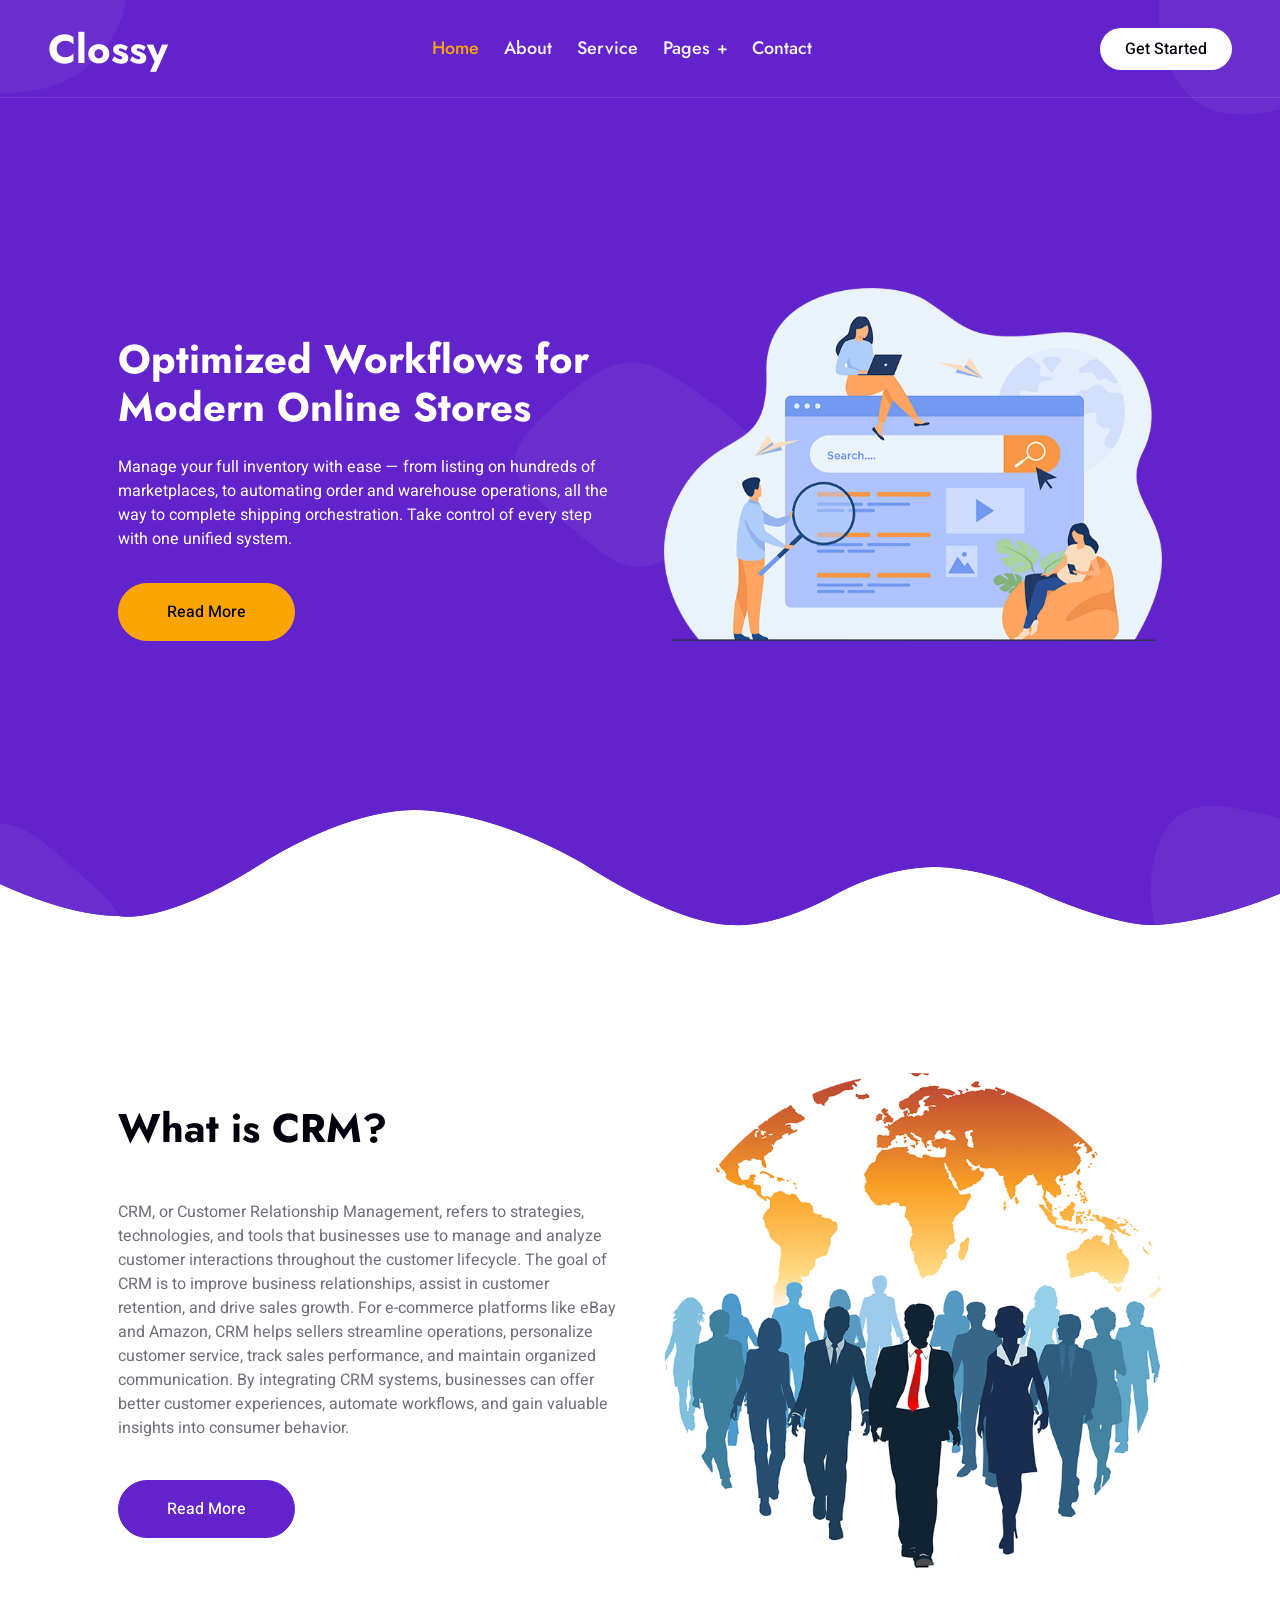
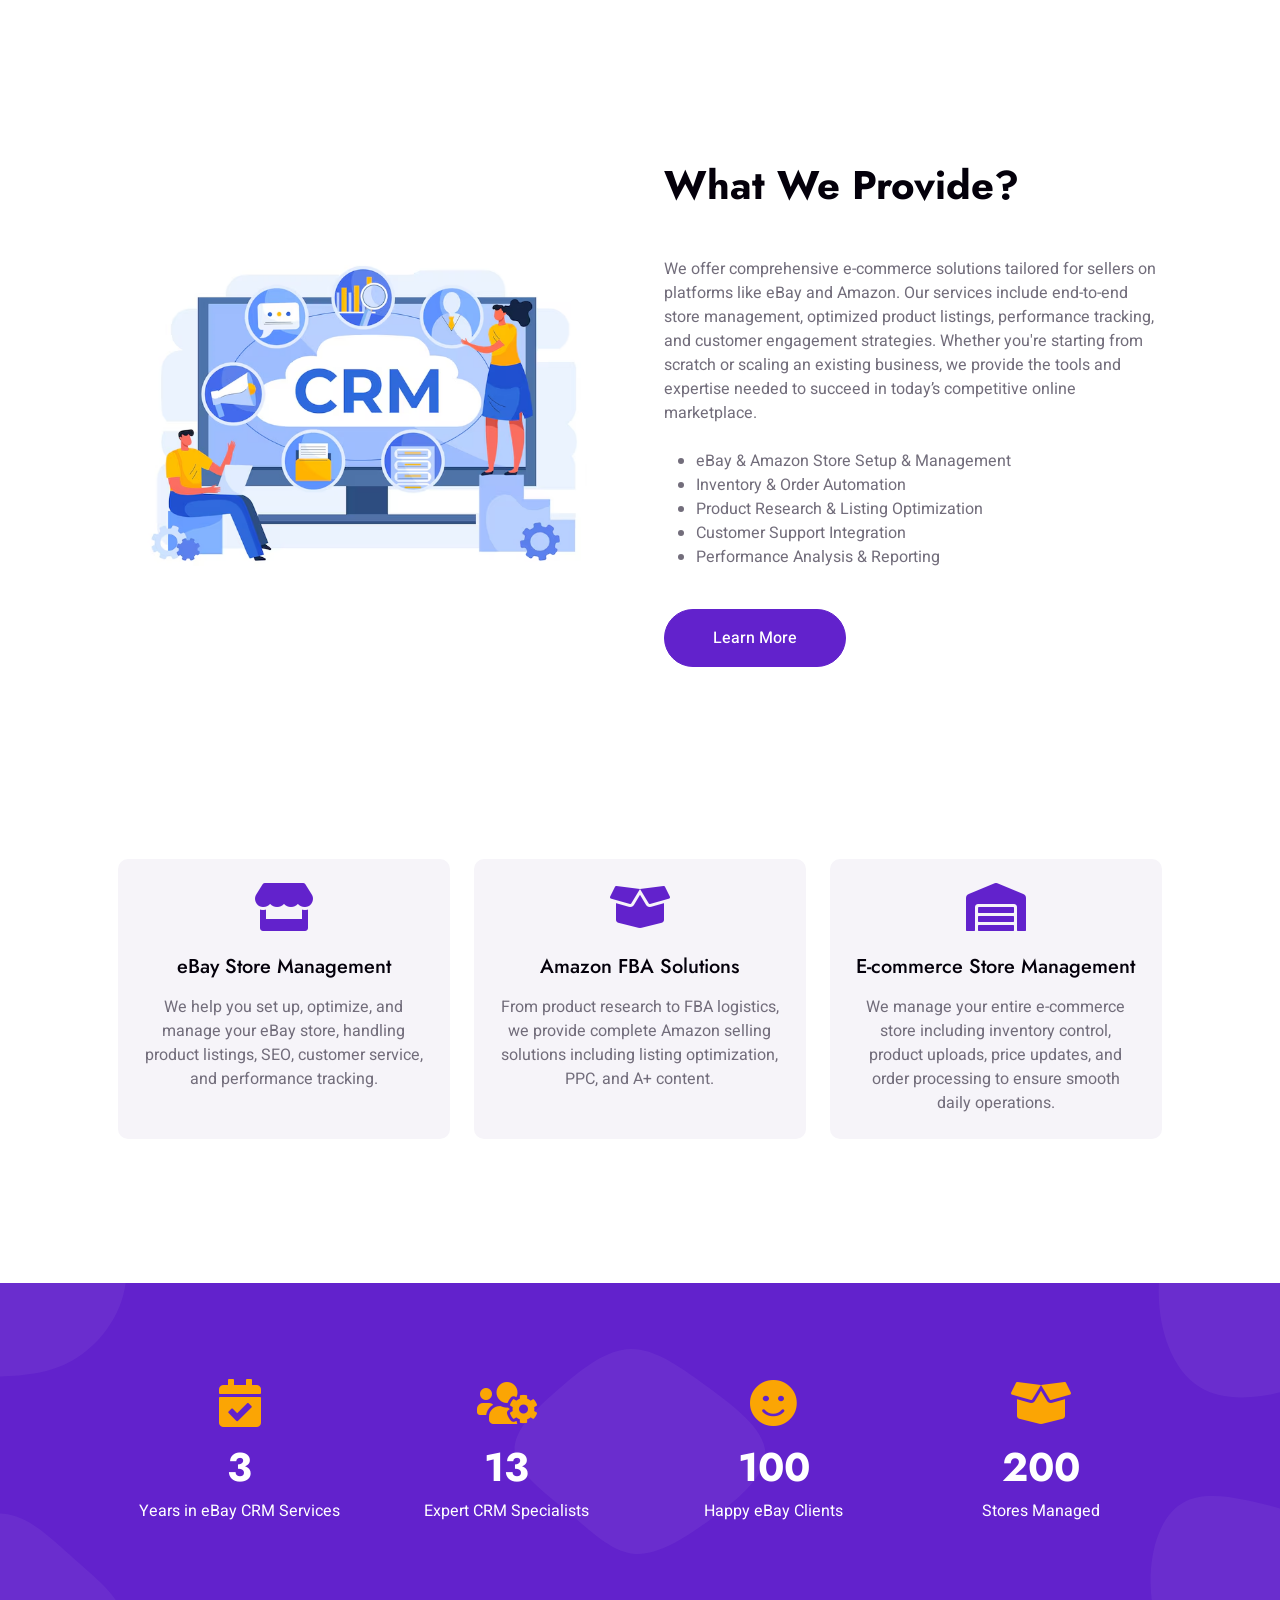
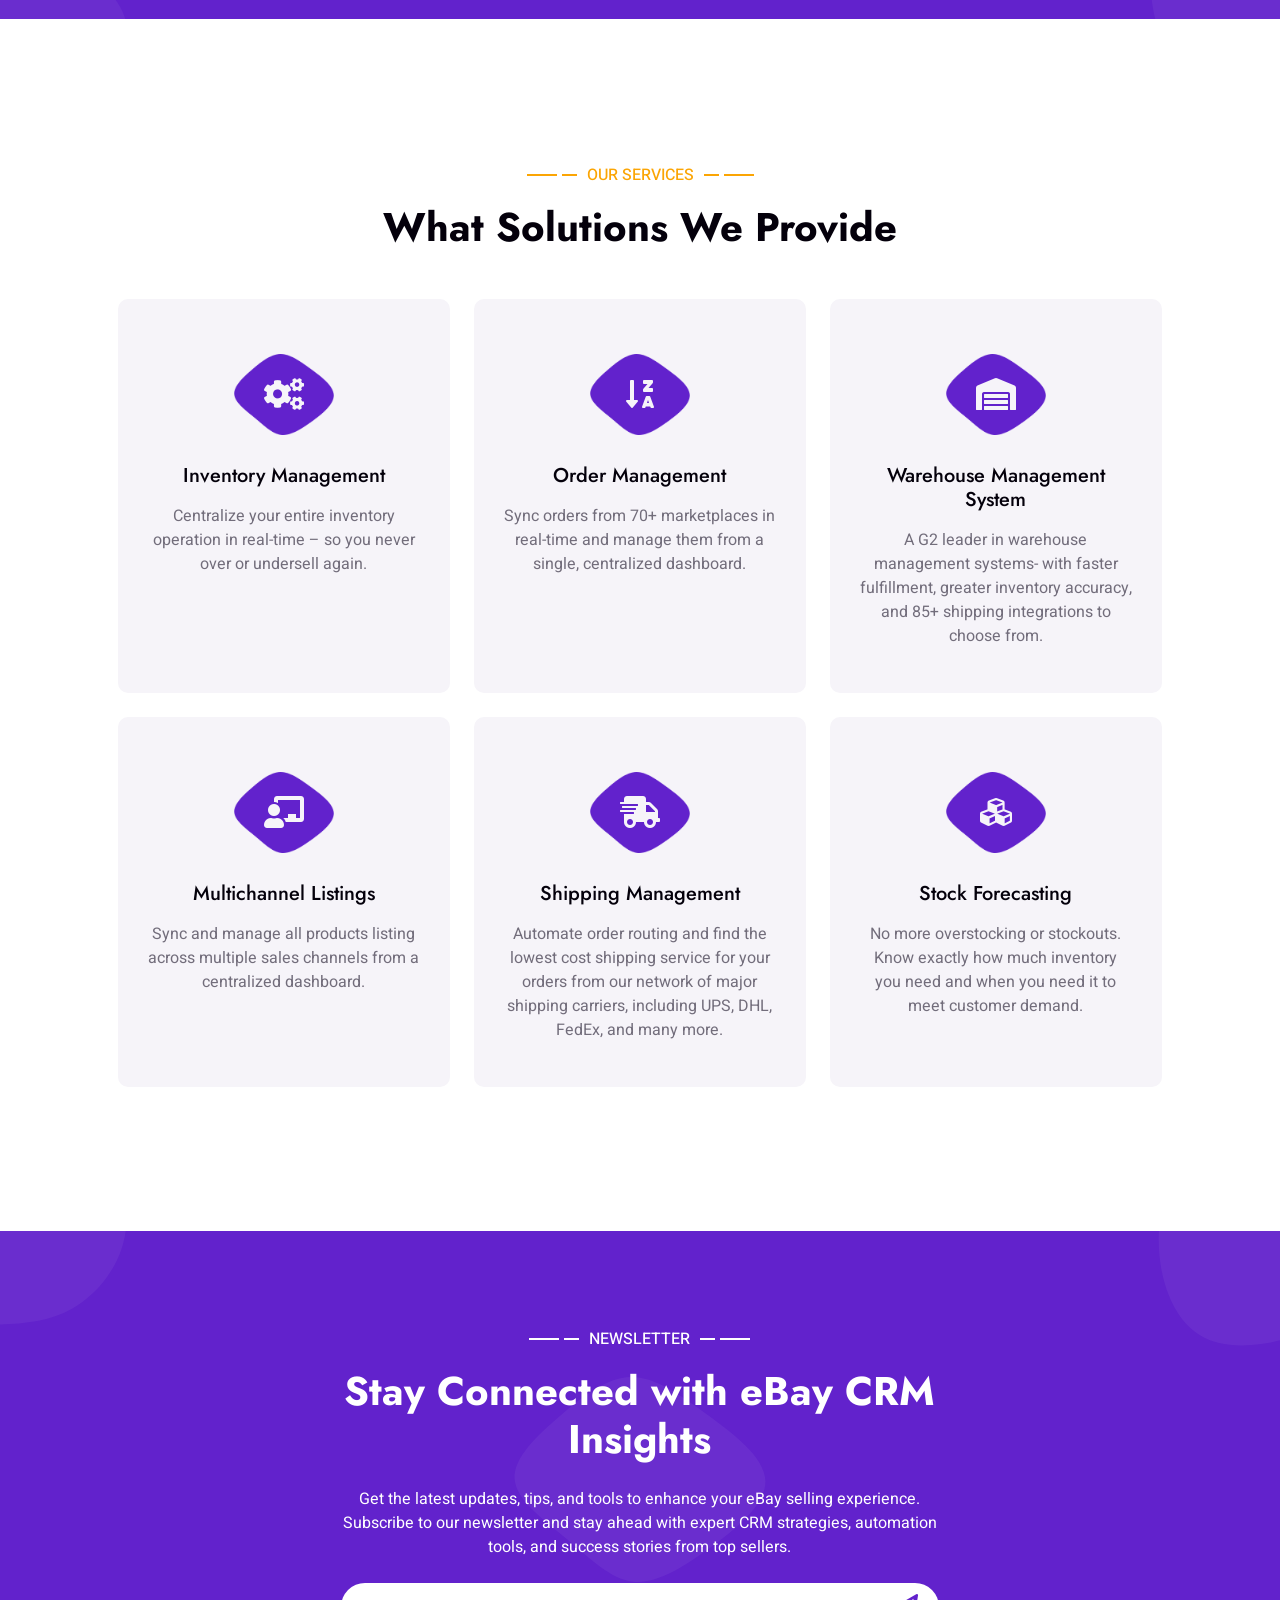
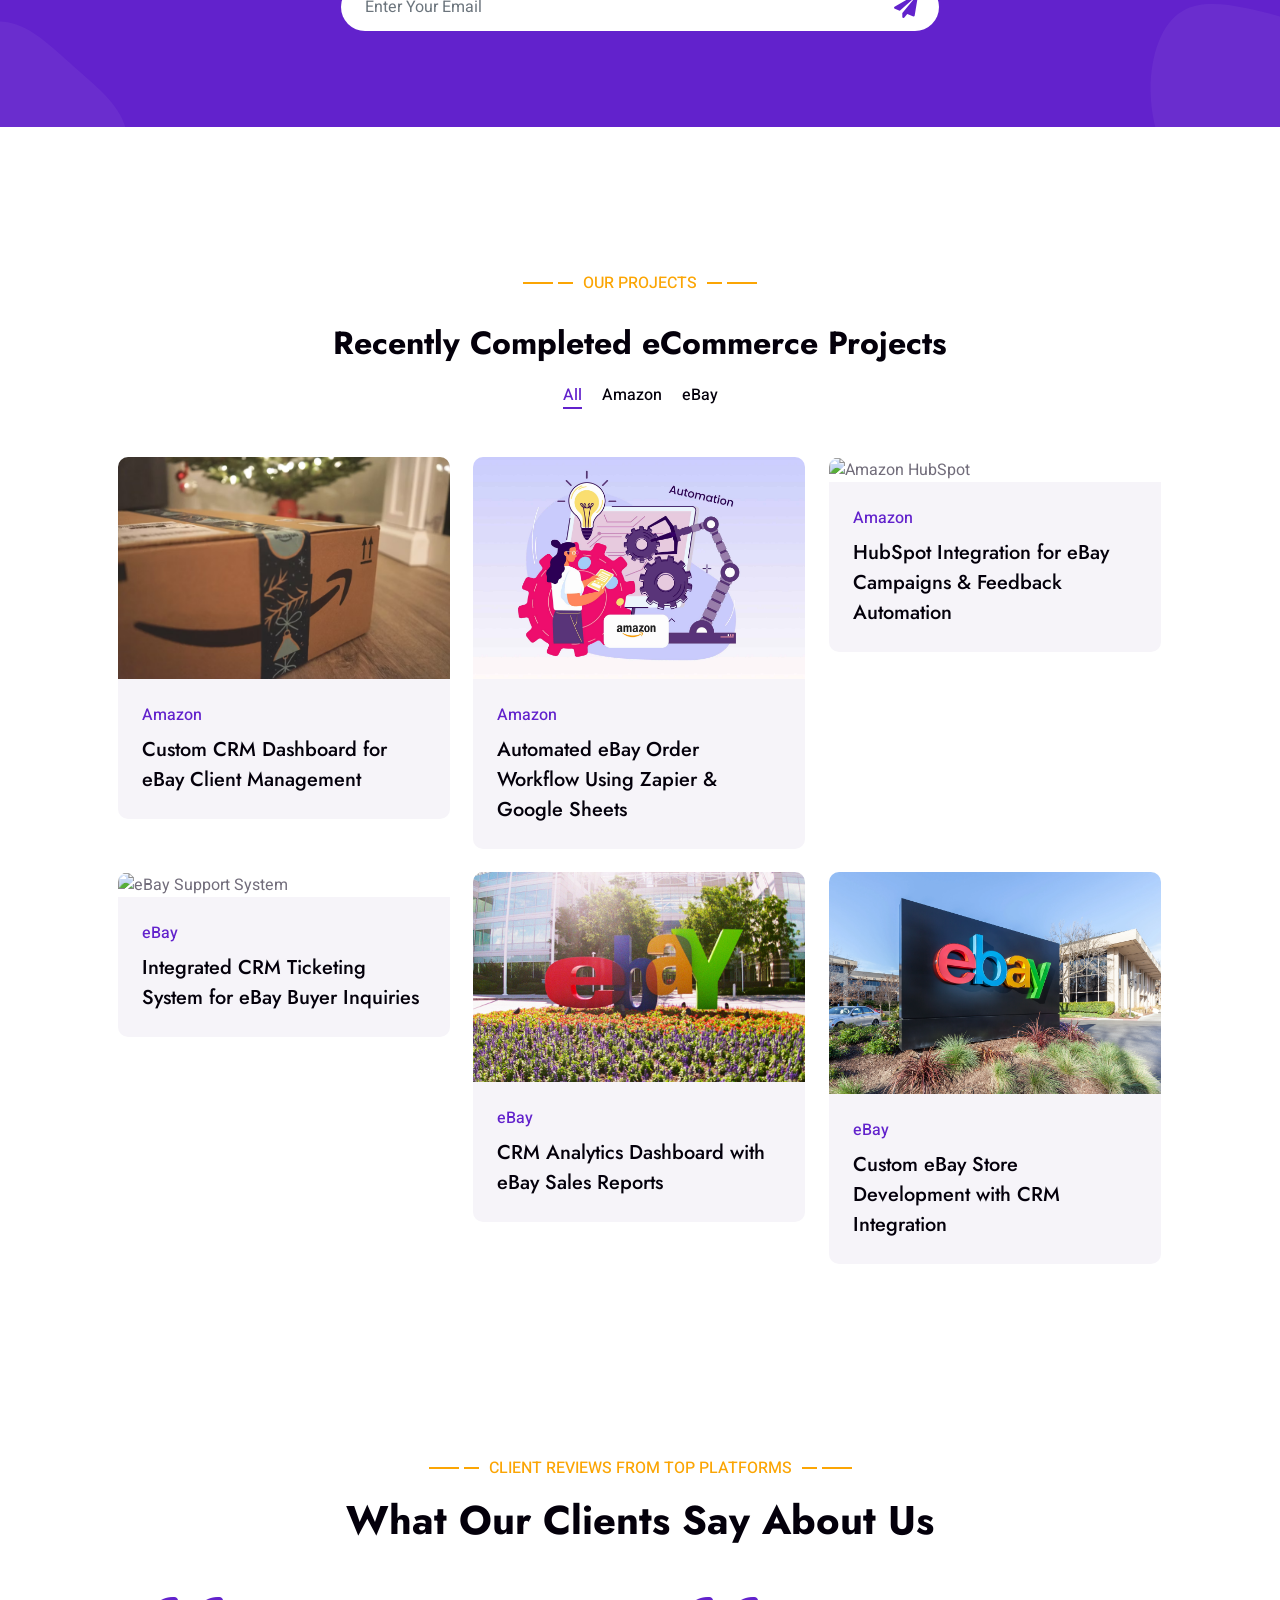
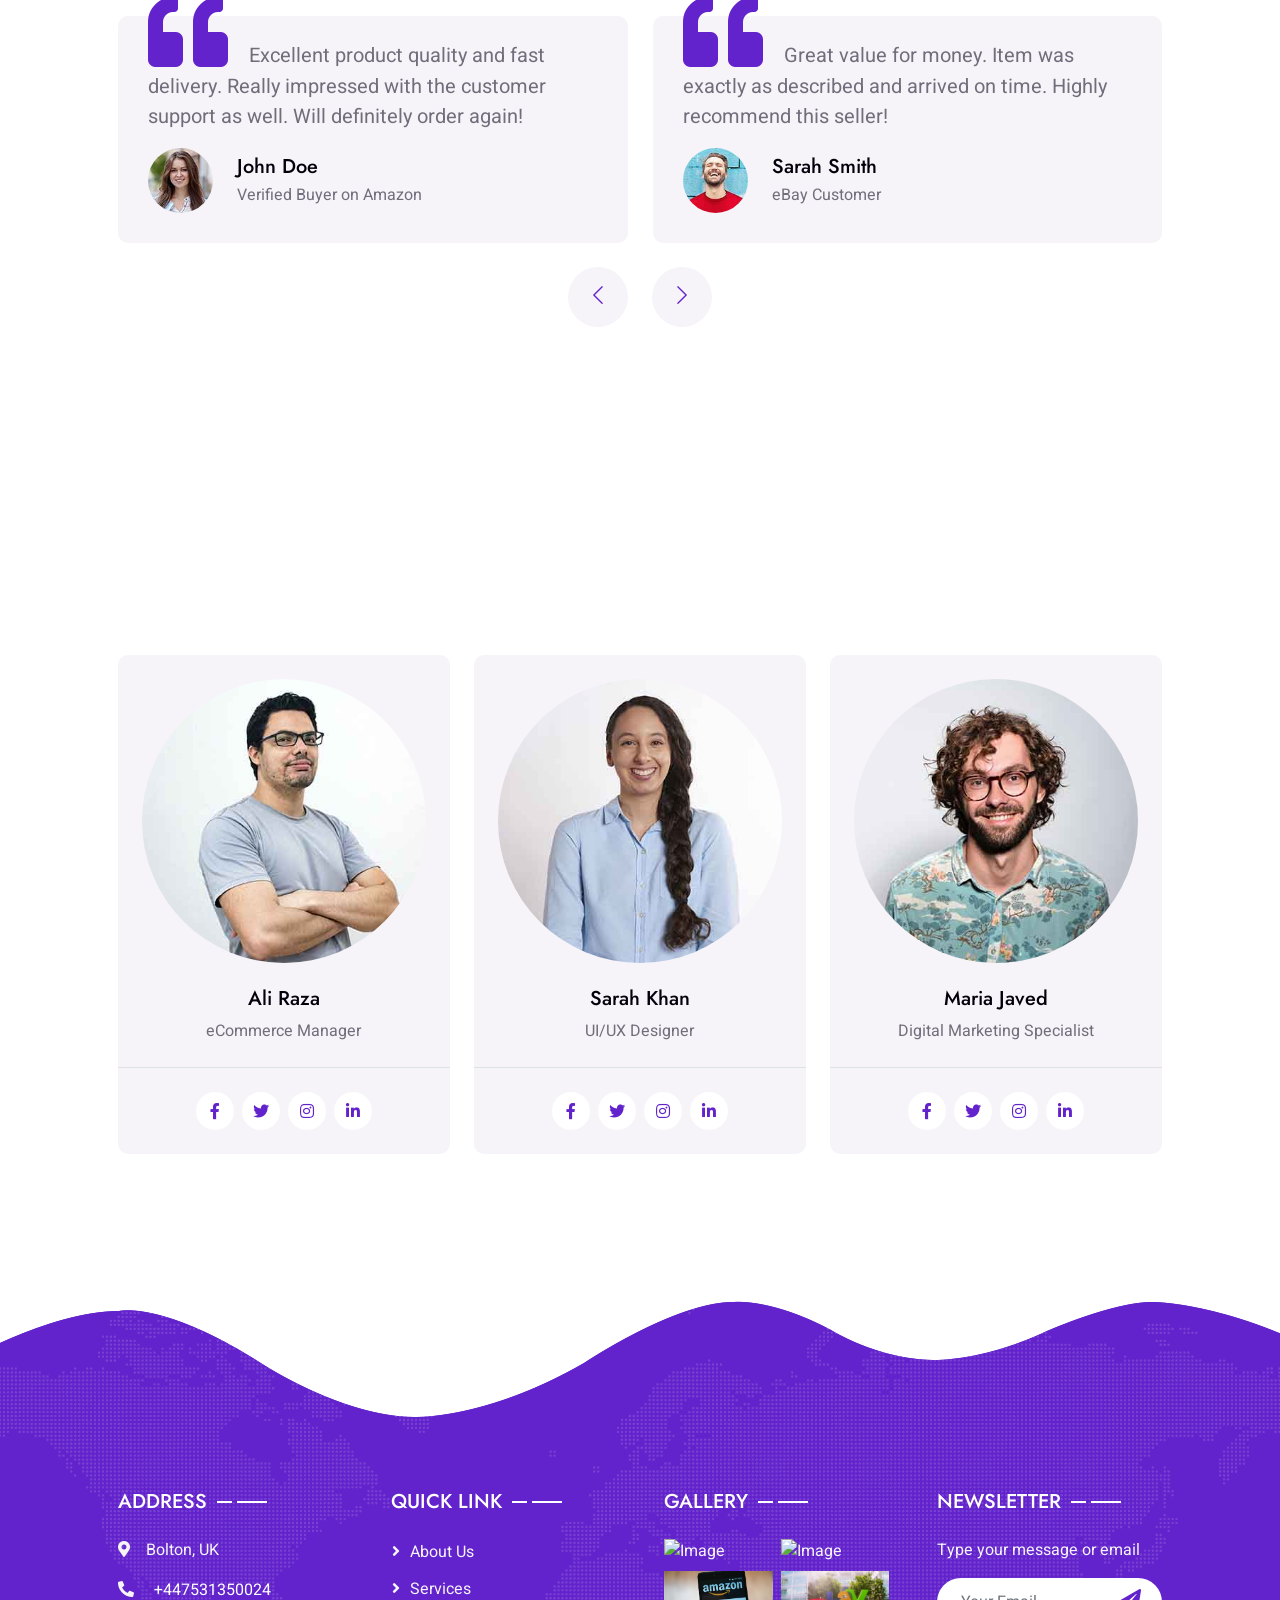
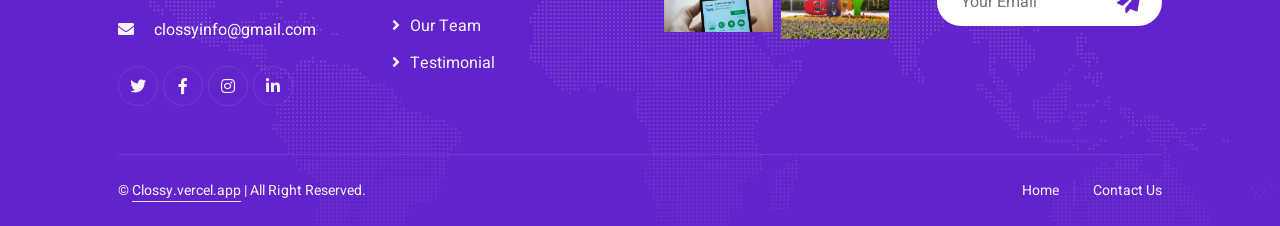
==== commit d2eb08d7: "testimonal" ====
--- a/index.html
+++ b/index.html
@@ -717,7 +717,7 @@
                     class="img-fluid rounded-circle mb-4"
                     src="img/team-1.jpg"
                     alt />
-                  <h5>Sarah Khan</h5>
+                  <h5>Ali Raza</h5>
                   <span>eCommerce Manager</span>
                 </div>
                 <div class="d-flex justify-content-center p-4">
@@ -741,7 +741,7 @@
                     class="img-fluid rounded-circle mb-4"
                     src="img/team-2.jpg"
                     alt />
-                  <h5>Ali Raza</h5>
+                  <h5>Sarah Khan</h5>
                   <span>UI/UX Designer</span>
                 </div>
                 <div class="d-flex justify-content-center p-4">
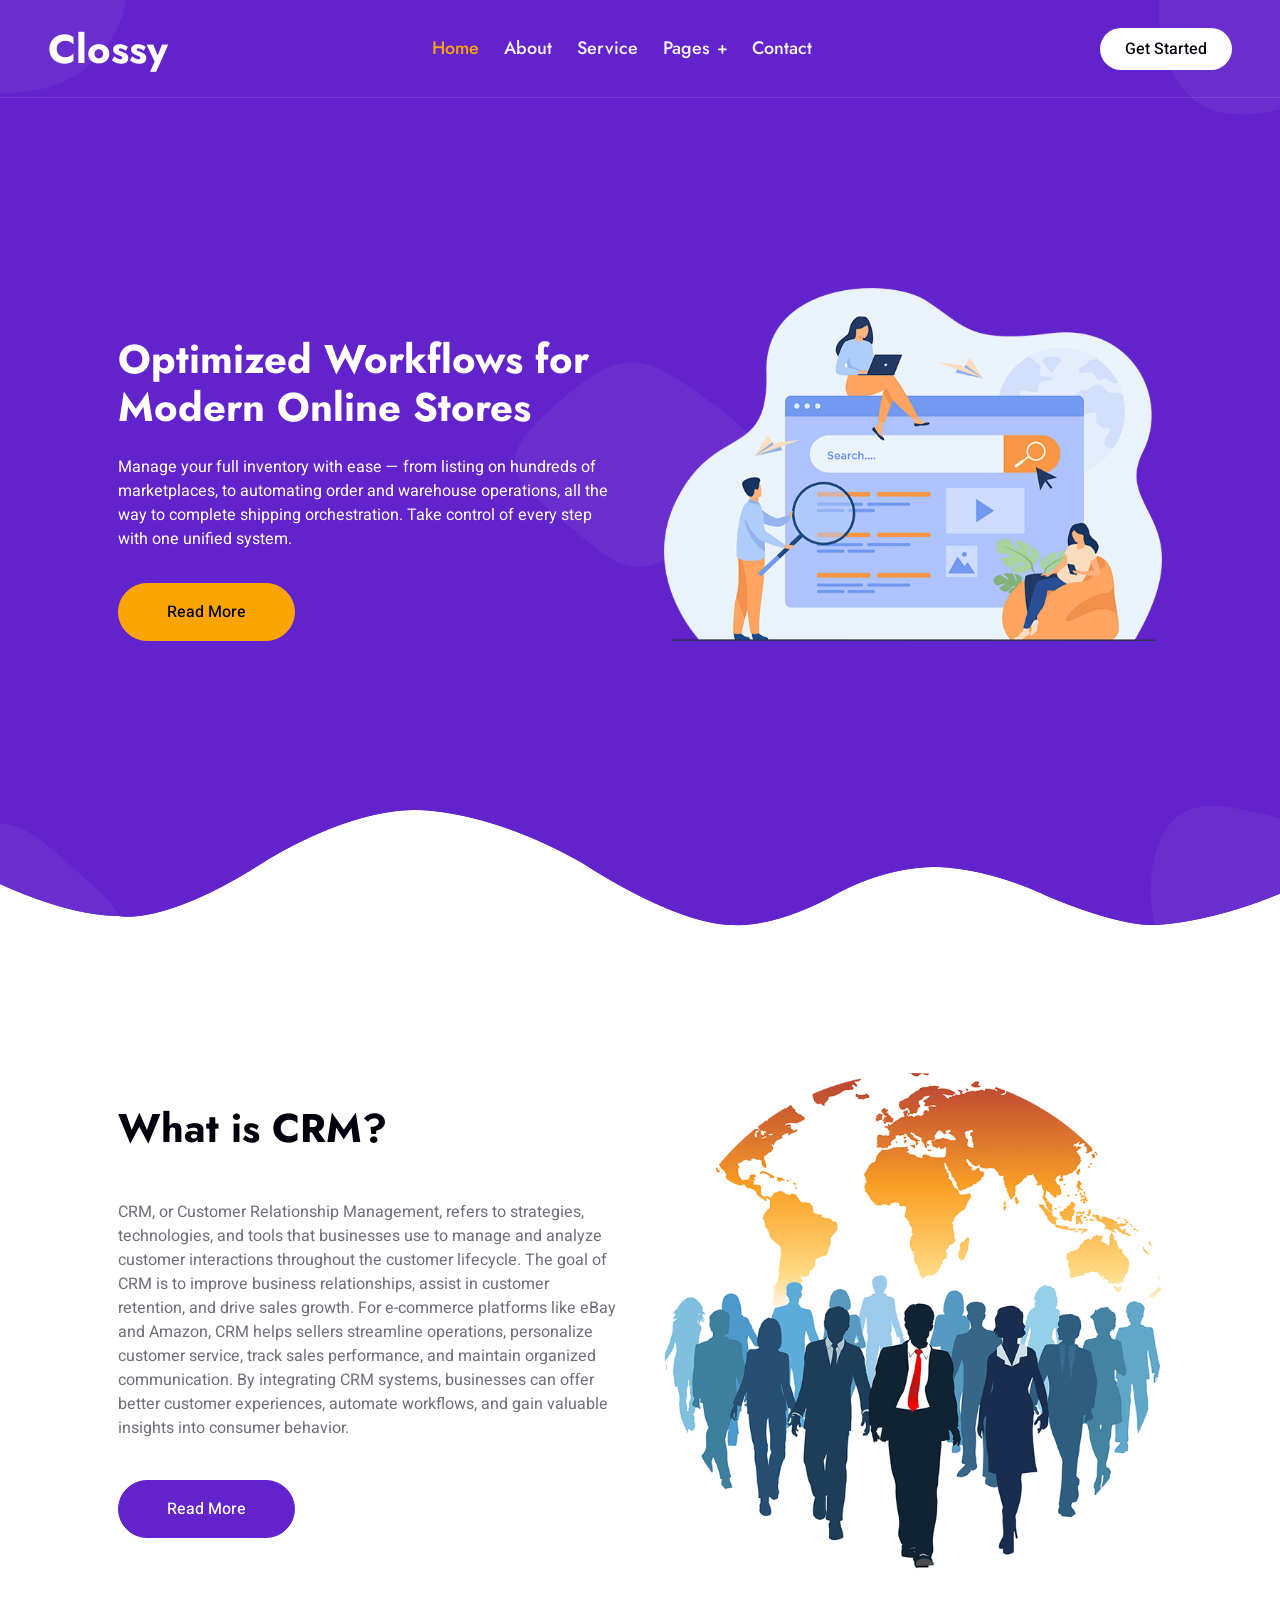
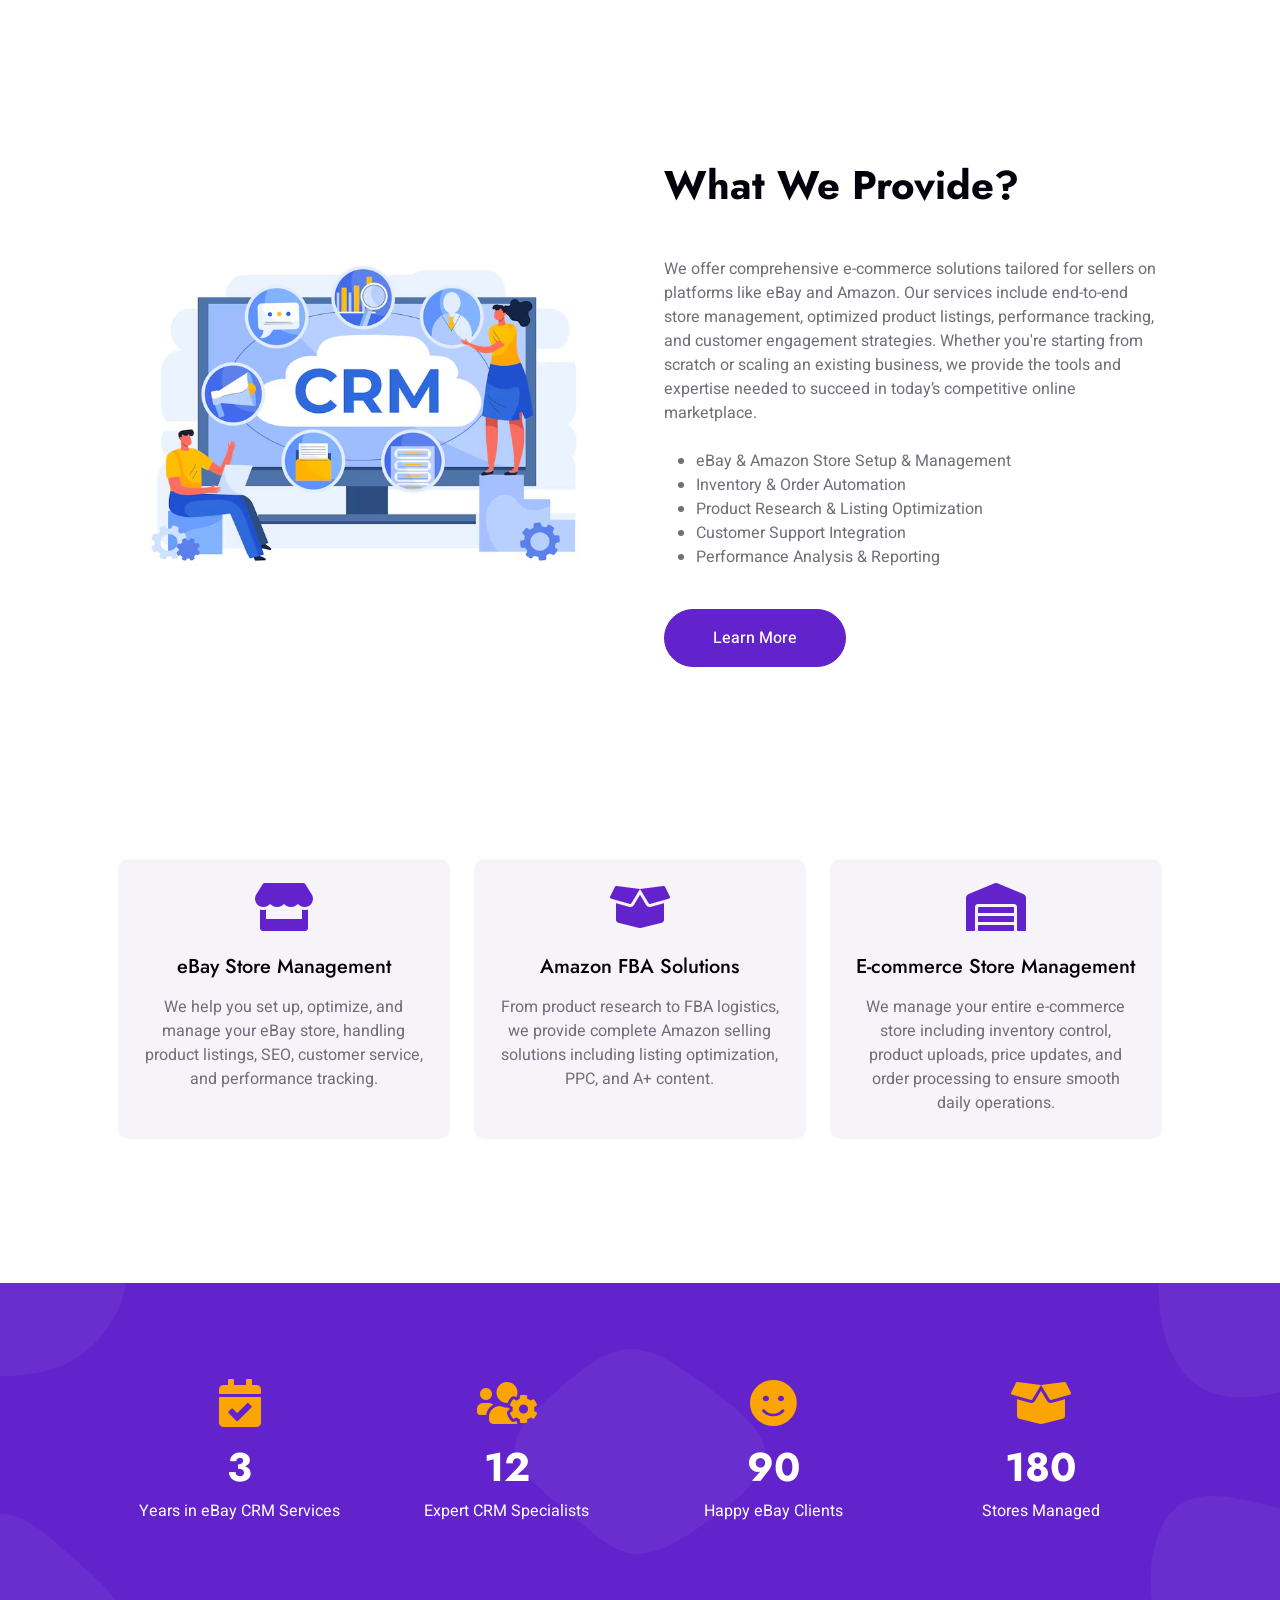
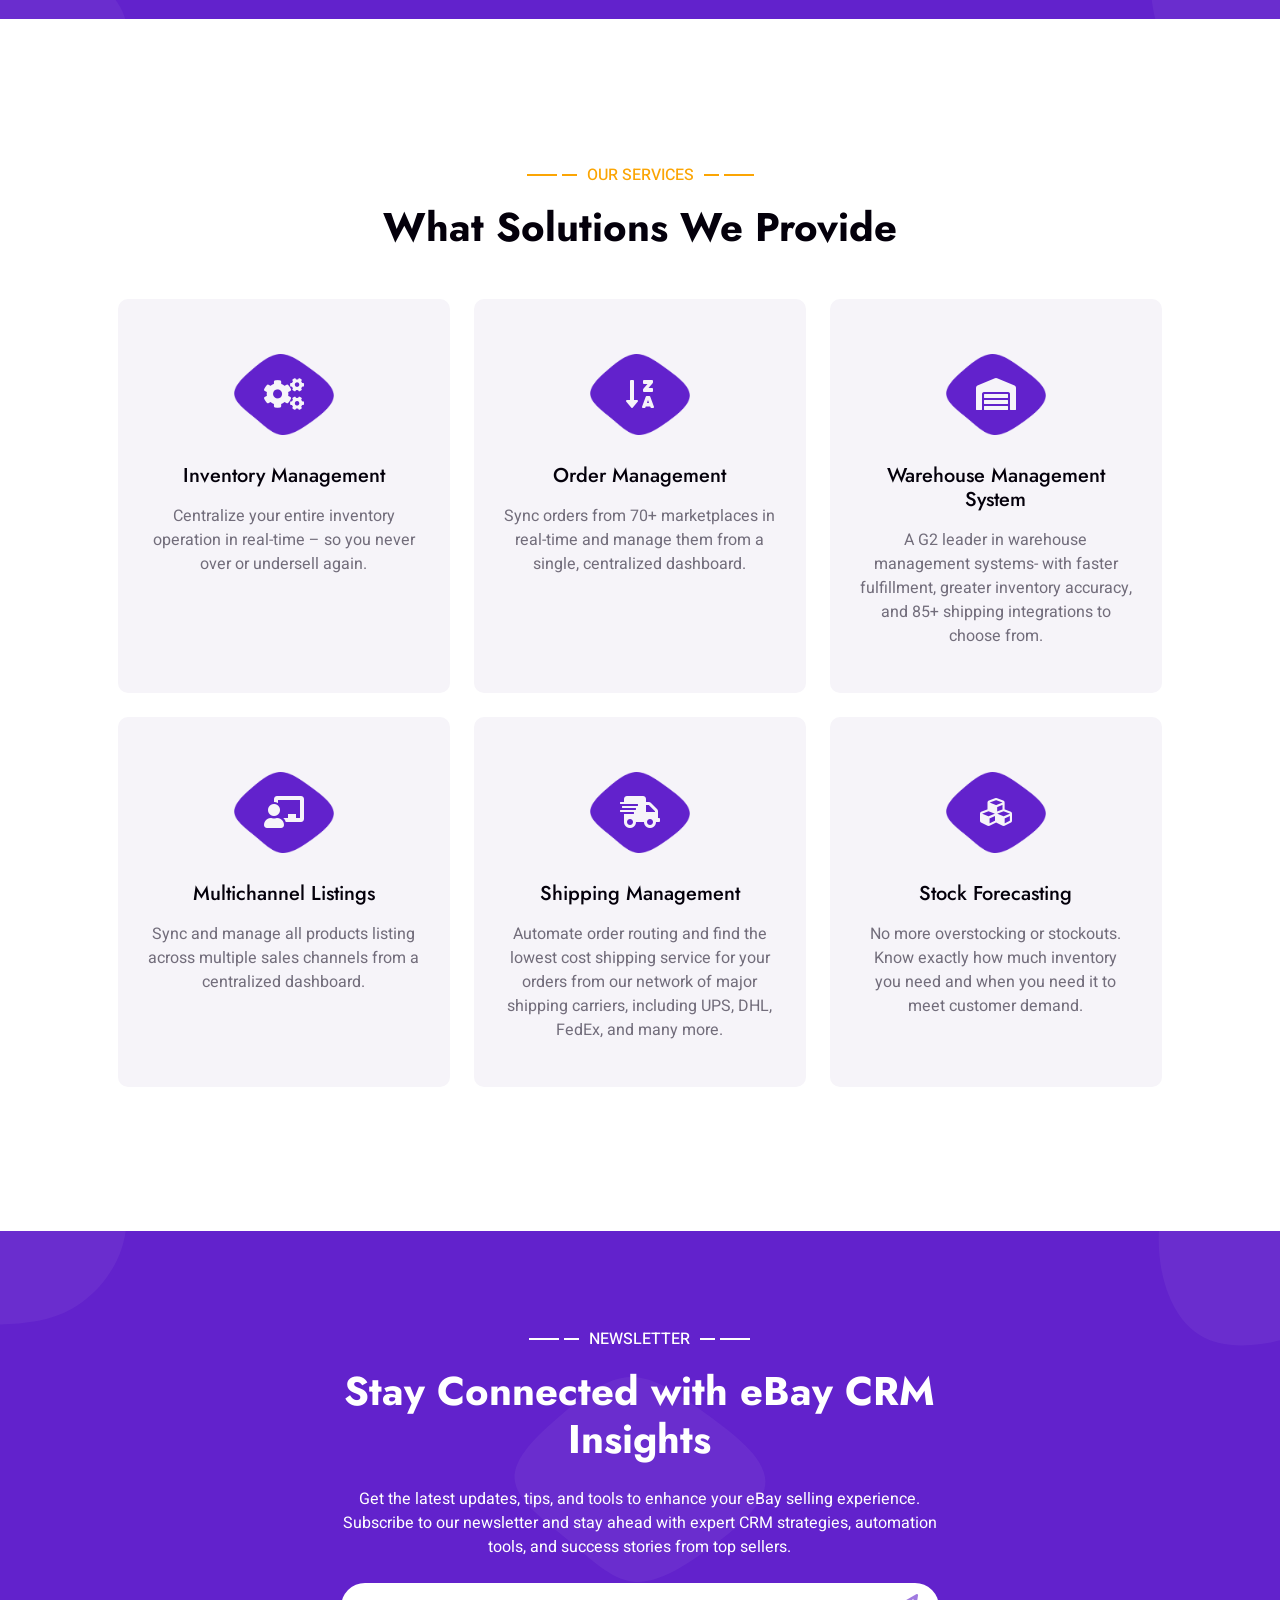
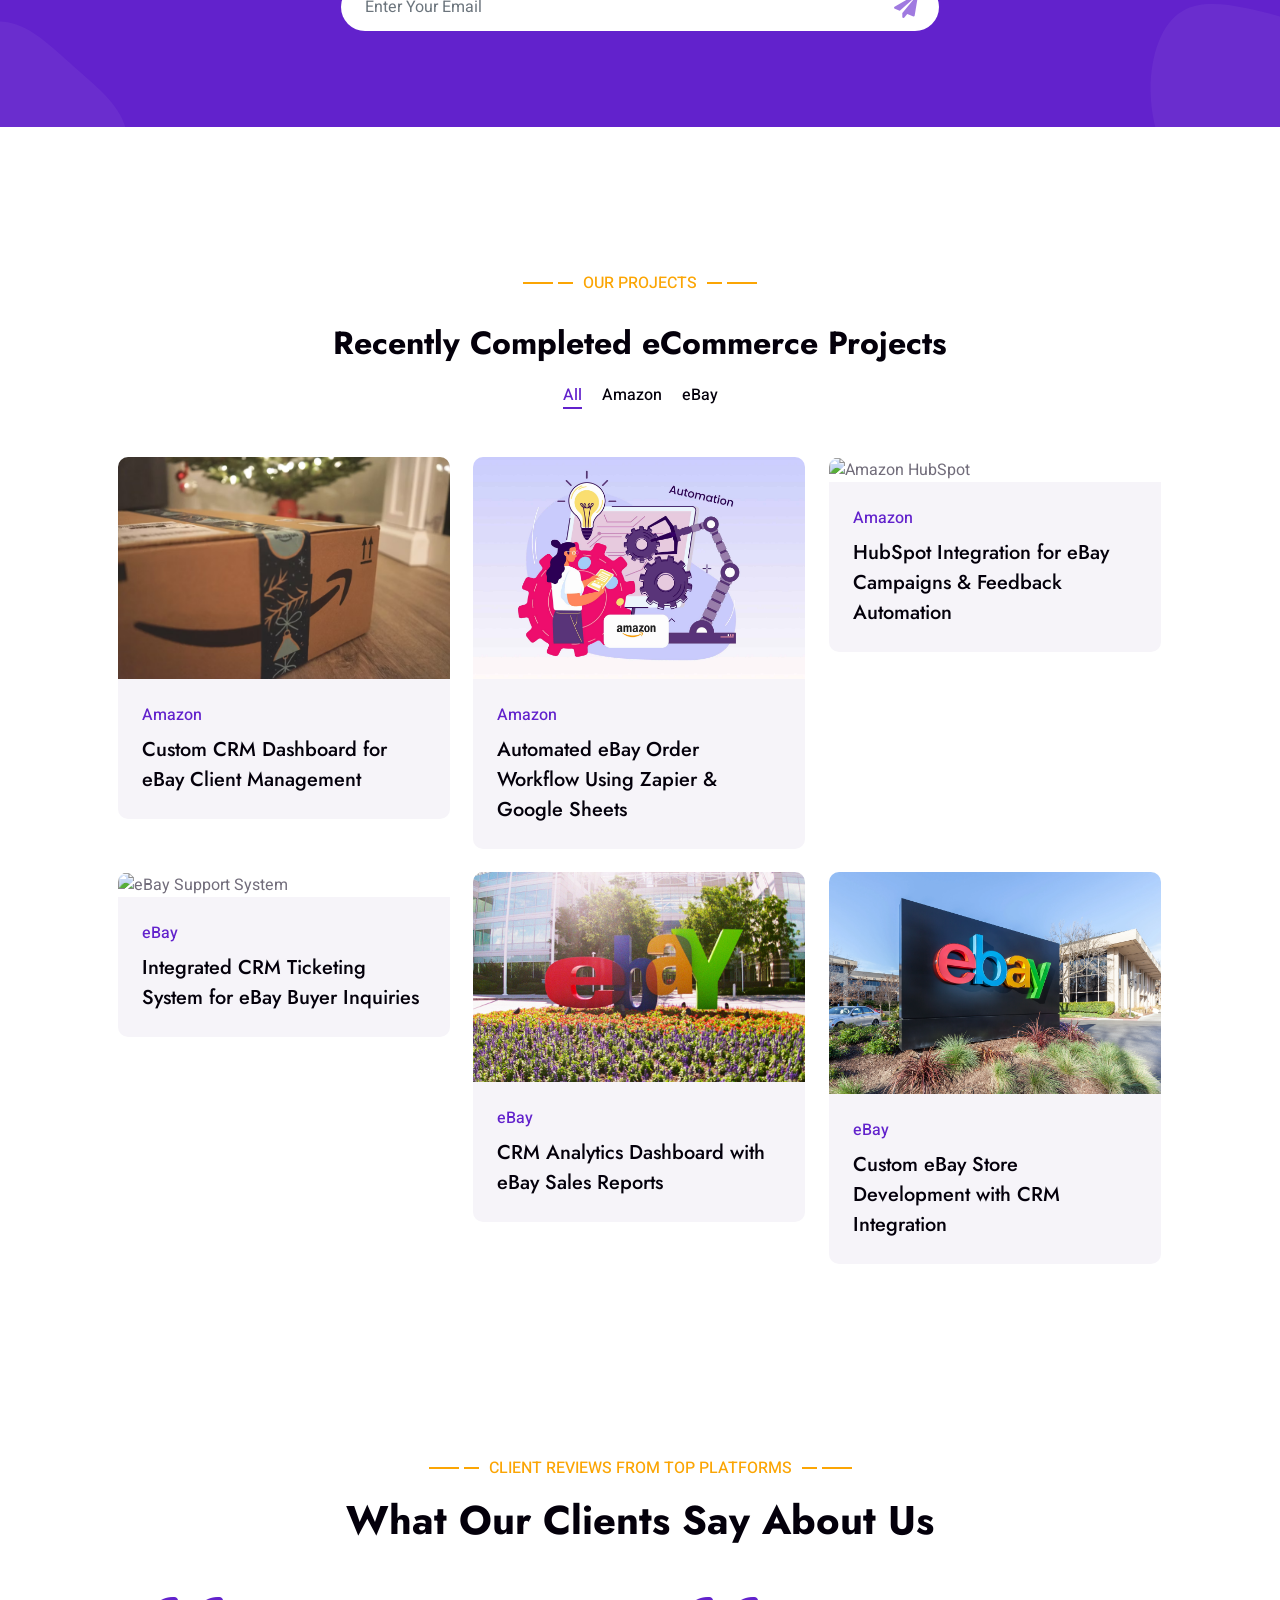
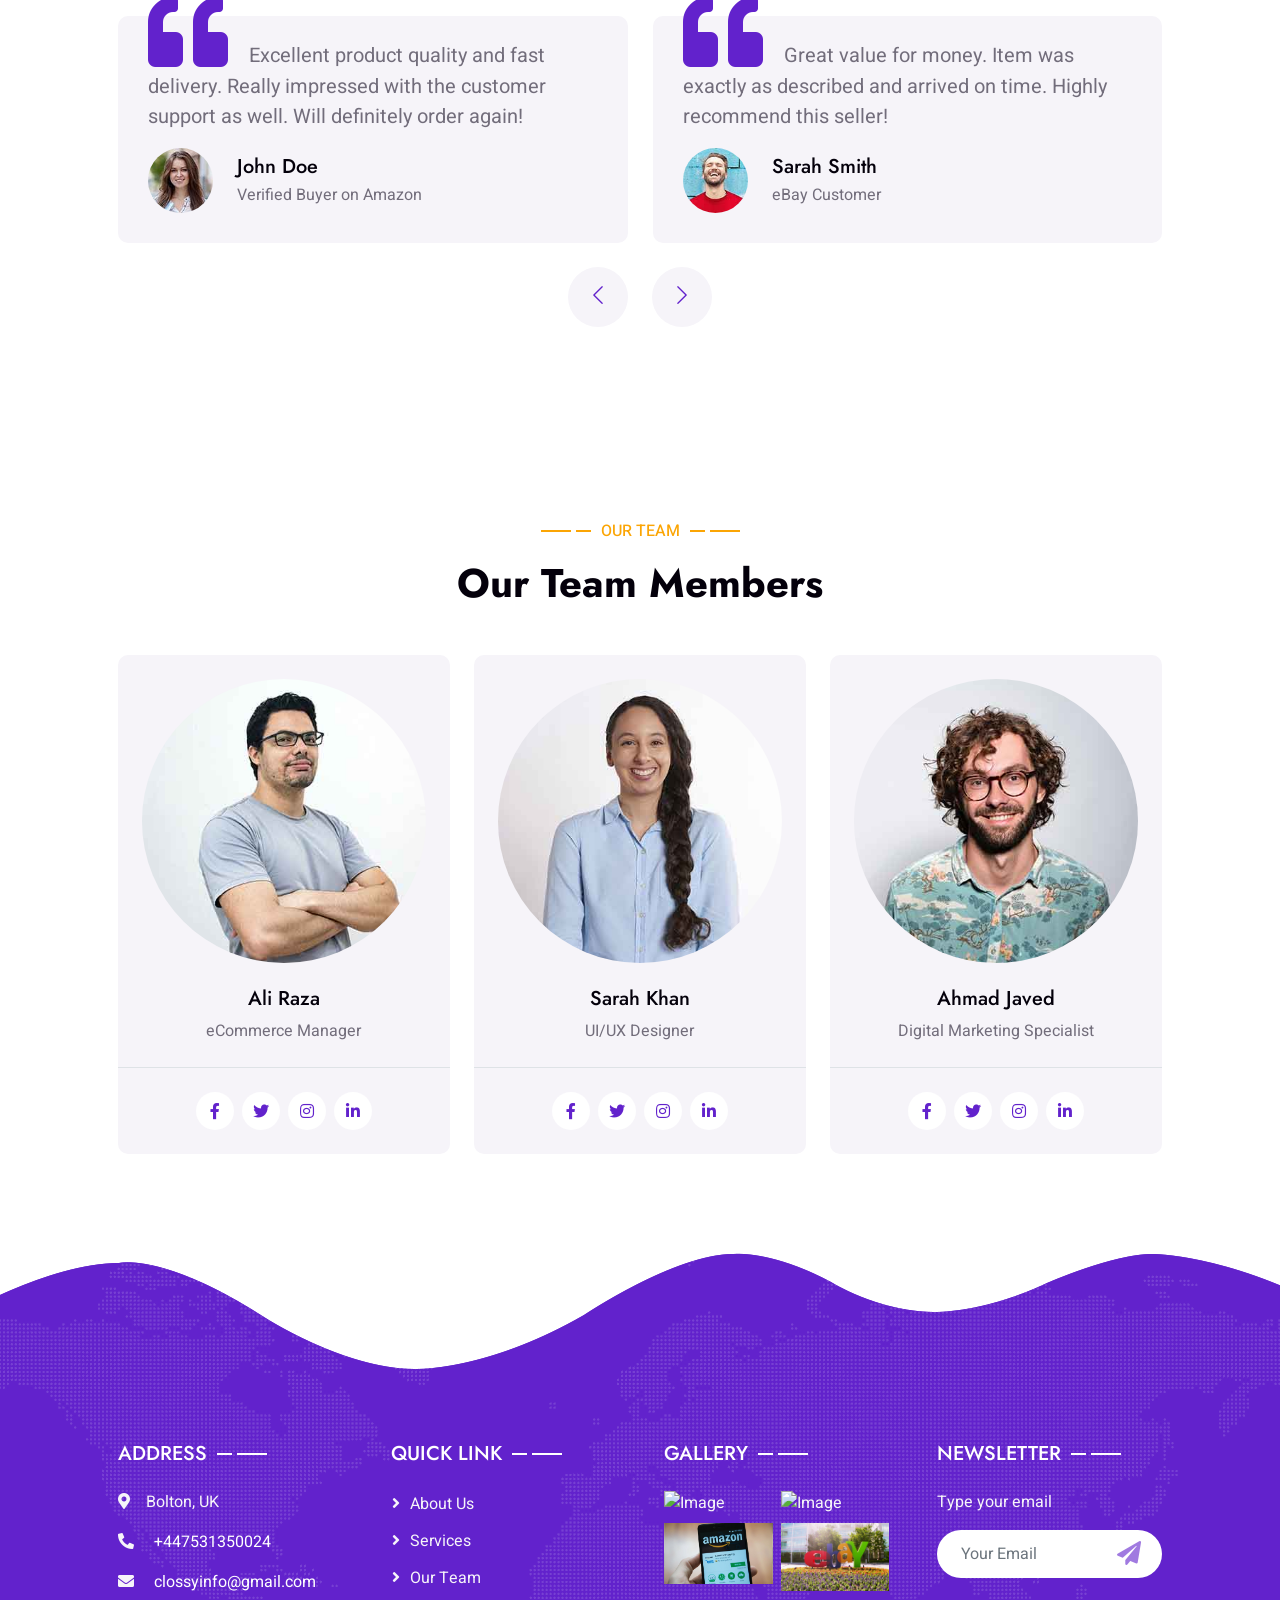
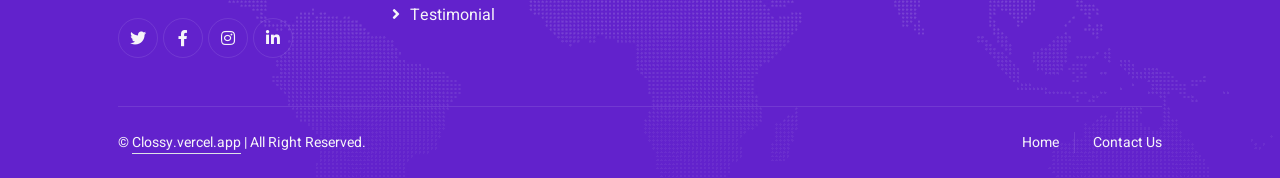
==== commit 2829363b: "contact fields" ====
--- a/index.html
+++ b/index.html
@@ -434,19 +434,19 @@
                 with expert CRM strategies, automation tools, and success
                 stories from top sellers.
               </p>
-              <form name="submit-to-google-sheet">
+              <form>
                 <div class="position-relative w-100 mt-3">
                   <input
-                    class="form-control border-0 rounded-pill w-100 ps-4 pe-5"
+                    class="form-control border-0 rounded-pill w-100 ps-4 pe-5 body-newslatter"
                     type="email"
                     name="Newslatter"
                     placeholder="Enter Your Email"
                     required
                     style="height: 48px;">
-                  <button type="submit"
-                    class="btn shadow-none position-absolute top-0 end-0 mt-1 me-2">
+                  <a href="contact.html"
+                    class="btn shadow-none position-absolute top-0 end-0 mt-1 me-2 body-newslatter-btn disabled-link">
                     <i class="fa fa-paper-plane text-primary fs-4"></i>
-                  </button>
+                  </a>
                 </div>
               </form>
             </div>
@@ -765,7 +765,7 @@
                     class="img-fluid rounded-circle mb-4"
                     src="img/team-3.jpg"
                     alt />
-                  <h5>Maria Javed</h5>
+                  <h5>Ahmad Javed</h5>
                   <span>Digital Marketing Specialist</span>
                 </div>
                 <div class="d-flex justify-content-center p-4">
@@ -865,22 +865,22 @@
                 Newsletter<span></span>
               </p>
               <p>
-                Type your message or email
-              </p>
-              <form name="submit-to-google-sheet">
+                Type your email
+              </p>
+              <form>
                 <div class="position-relative w-100 mt-3">
                   <input
-                    class="form-control border-0 rounded-pill w-100 ps-4 pe-5"
+                    class="form-control border-0 rounded-pill w-100 ps-4 pe-5 footer-newslatter"
                     type="email"
                     name="Newslatter"
                     placeholder="Your Email"
                     required
                     style="height: 48px" />
-                  <button
+                  <a href="contact.html"
                     type="submit"
-                    class="btn shadow-none position-absolute top-0 end-0 mt-1 me-2">
+                    class="btn shadow-none position-absolute top-0 end-0 mt-1 me-2 footer-newslatter-btn">
                     <i class="fa fa-paper-plane text-primary fs-4"></i>
-                  </button>
+                  </a>
                 </div>
               </form>
 
--- a/css/style.css
+++ b/css/style.css
@@ -23,7 +23,7 @@
 .back-to-top {
   position: fixed;
   display: none;
-  right: 45px;
+  right: 12px;
   bottom: 45px;
   z-index: 99;
 }
@@ -473,7 +473,7 @@
 
 /*** Footer ***/
 .footer {
-  margin-top: 3rem;
+  /* margin-top: 3rem; */
   padding-top: 9rem;
   background: url(../img/bg-top.png), url(../img/map.png);
   background-position: center top, center center;
@@ -548,7 +548,7 @@
   color: var(--secondary);
 }
 
-@media (max-width: 992px) and (min-width:600px) {
+@media (max-width: 992px) and (min-width: 600px) {
   .customize-img {
     width: 100%;
     max-width: 75%;
@@ -556,3 +556,9 @@
     display: flex;
   }
 }
+
+.disabled-link {
+  pointer-events: none; /* prevents click */
+  opacity: 0.6; /* looks disabled */
+  cursor: not-allowed;
+}
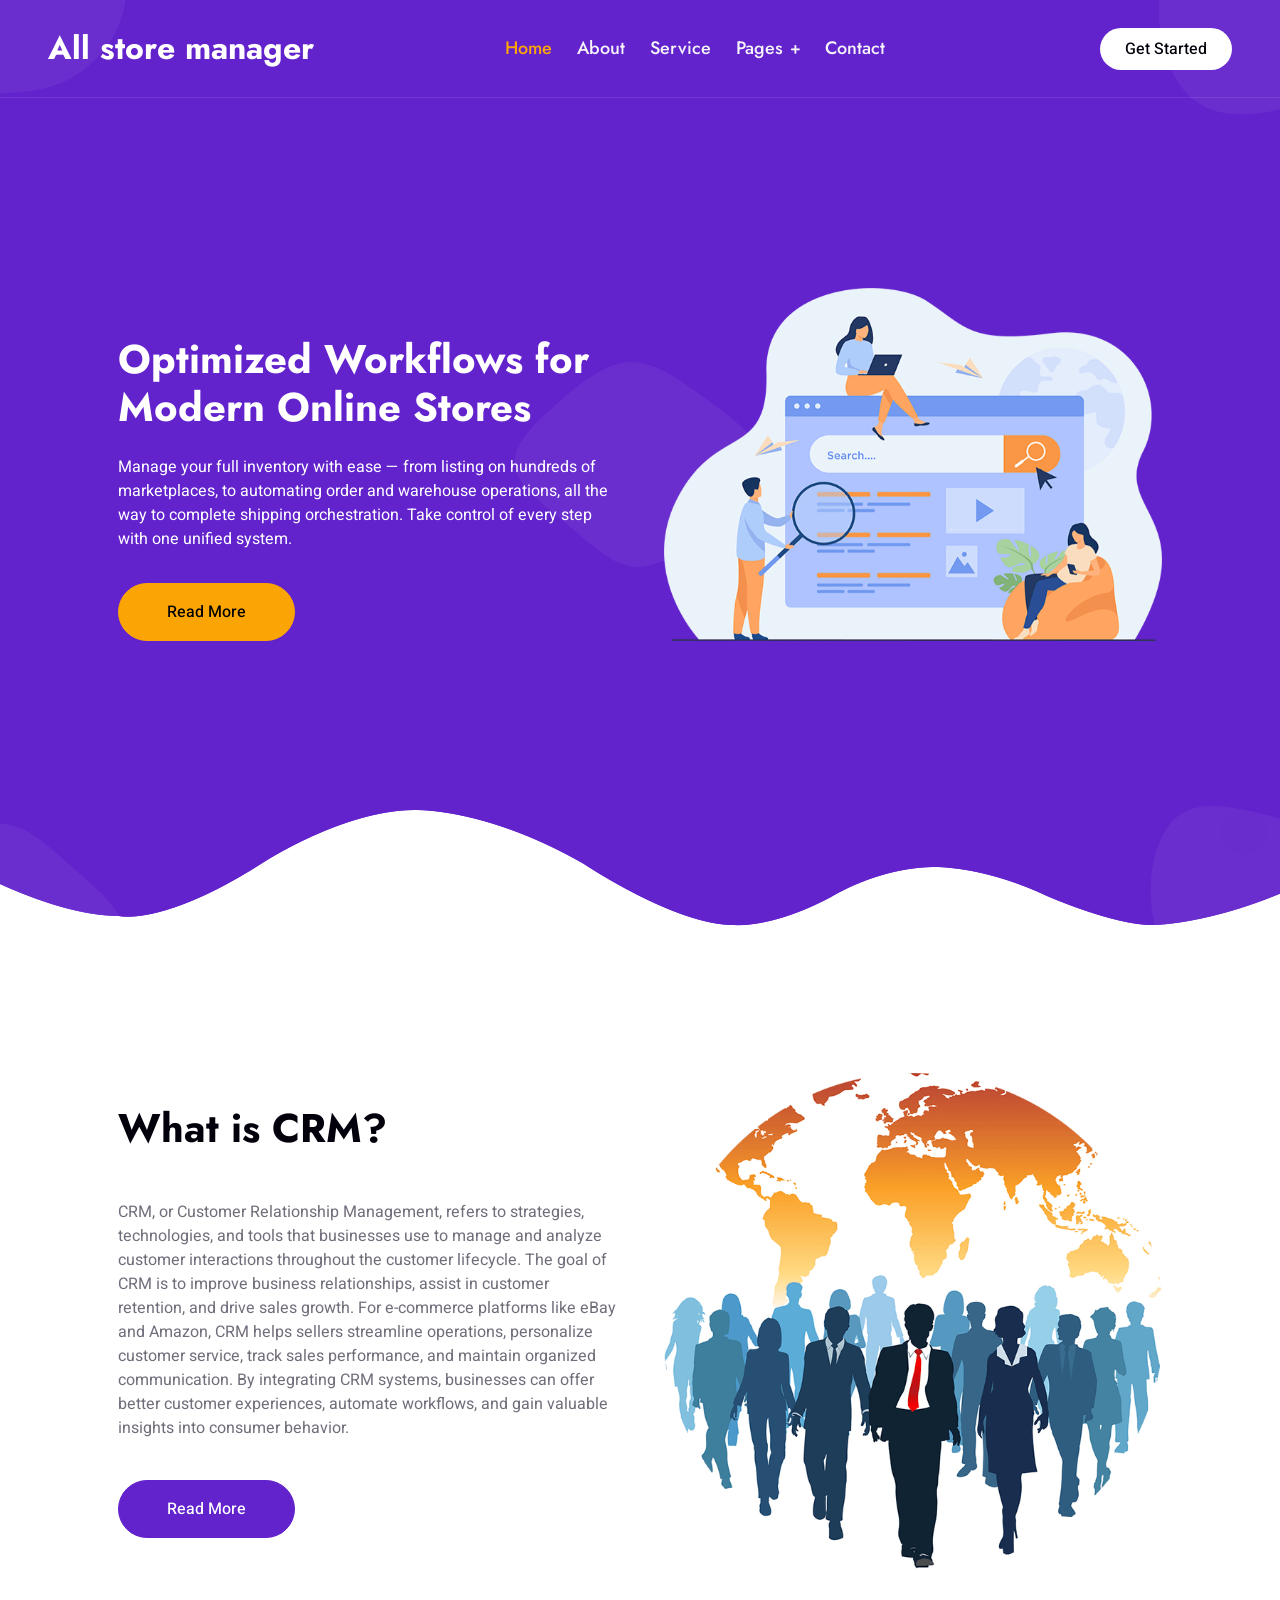
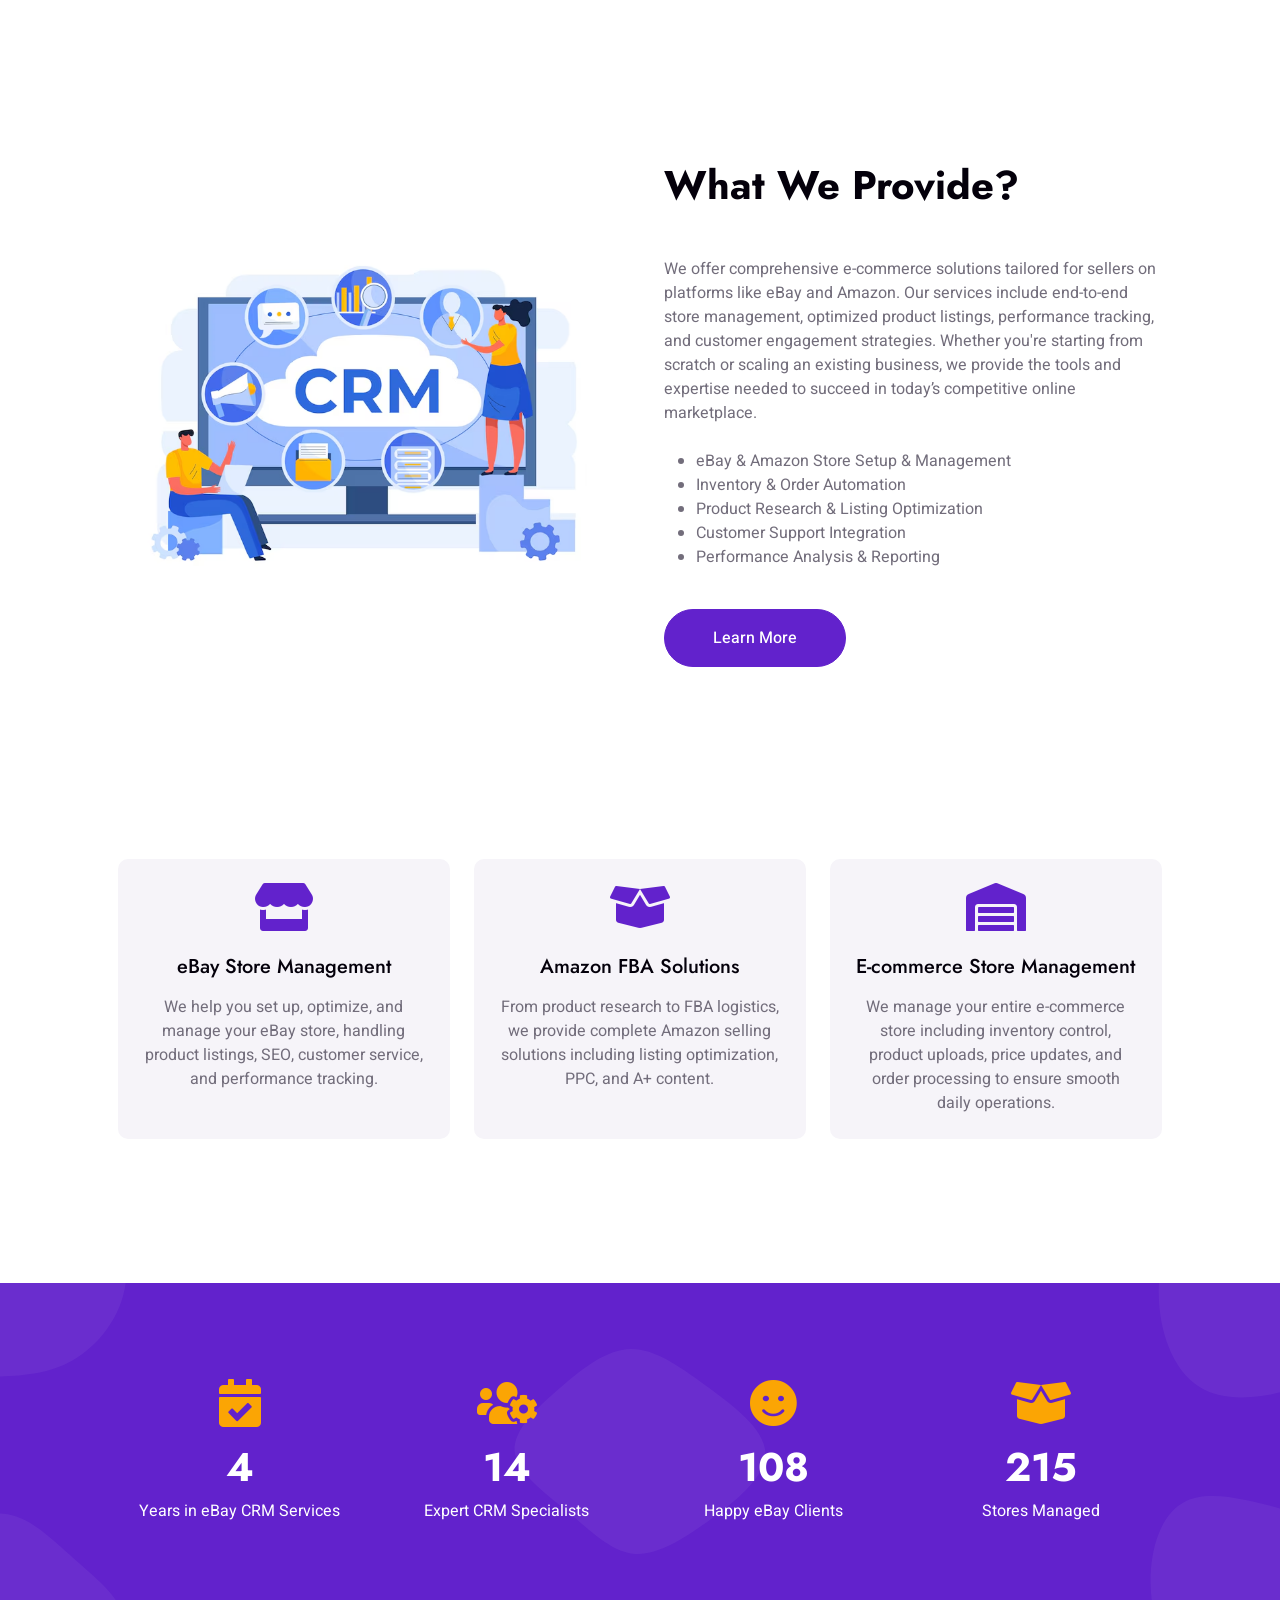
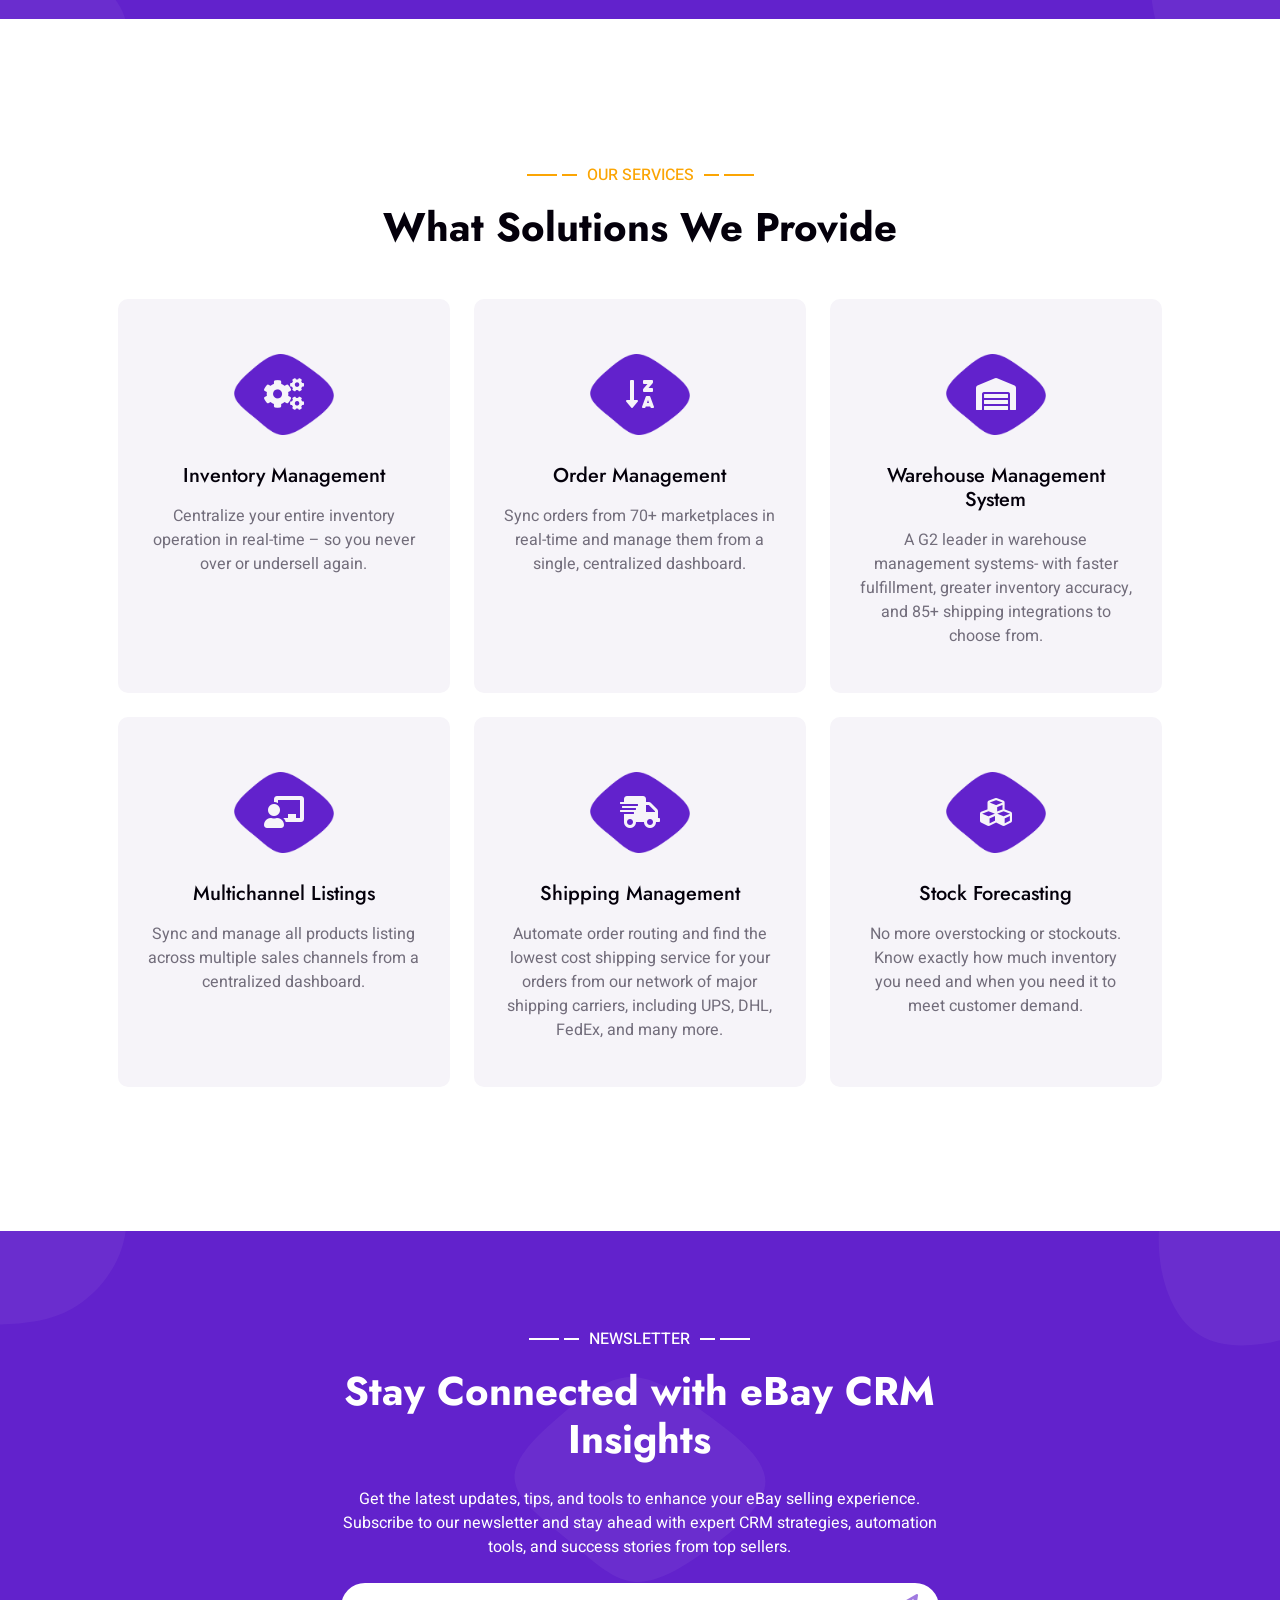
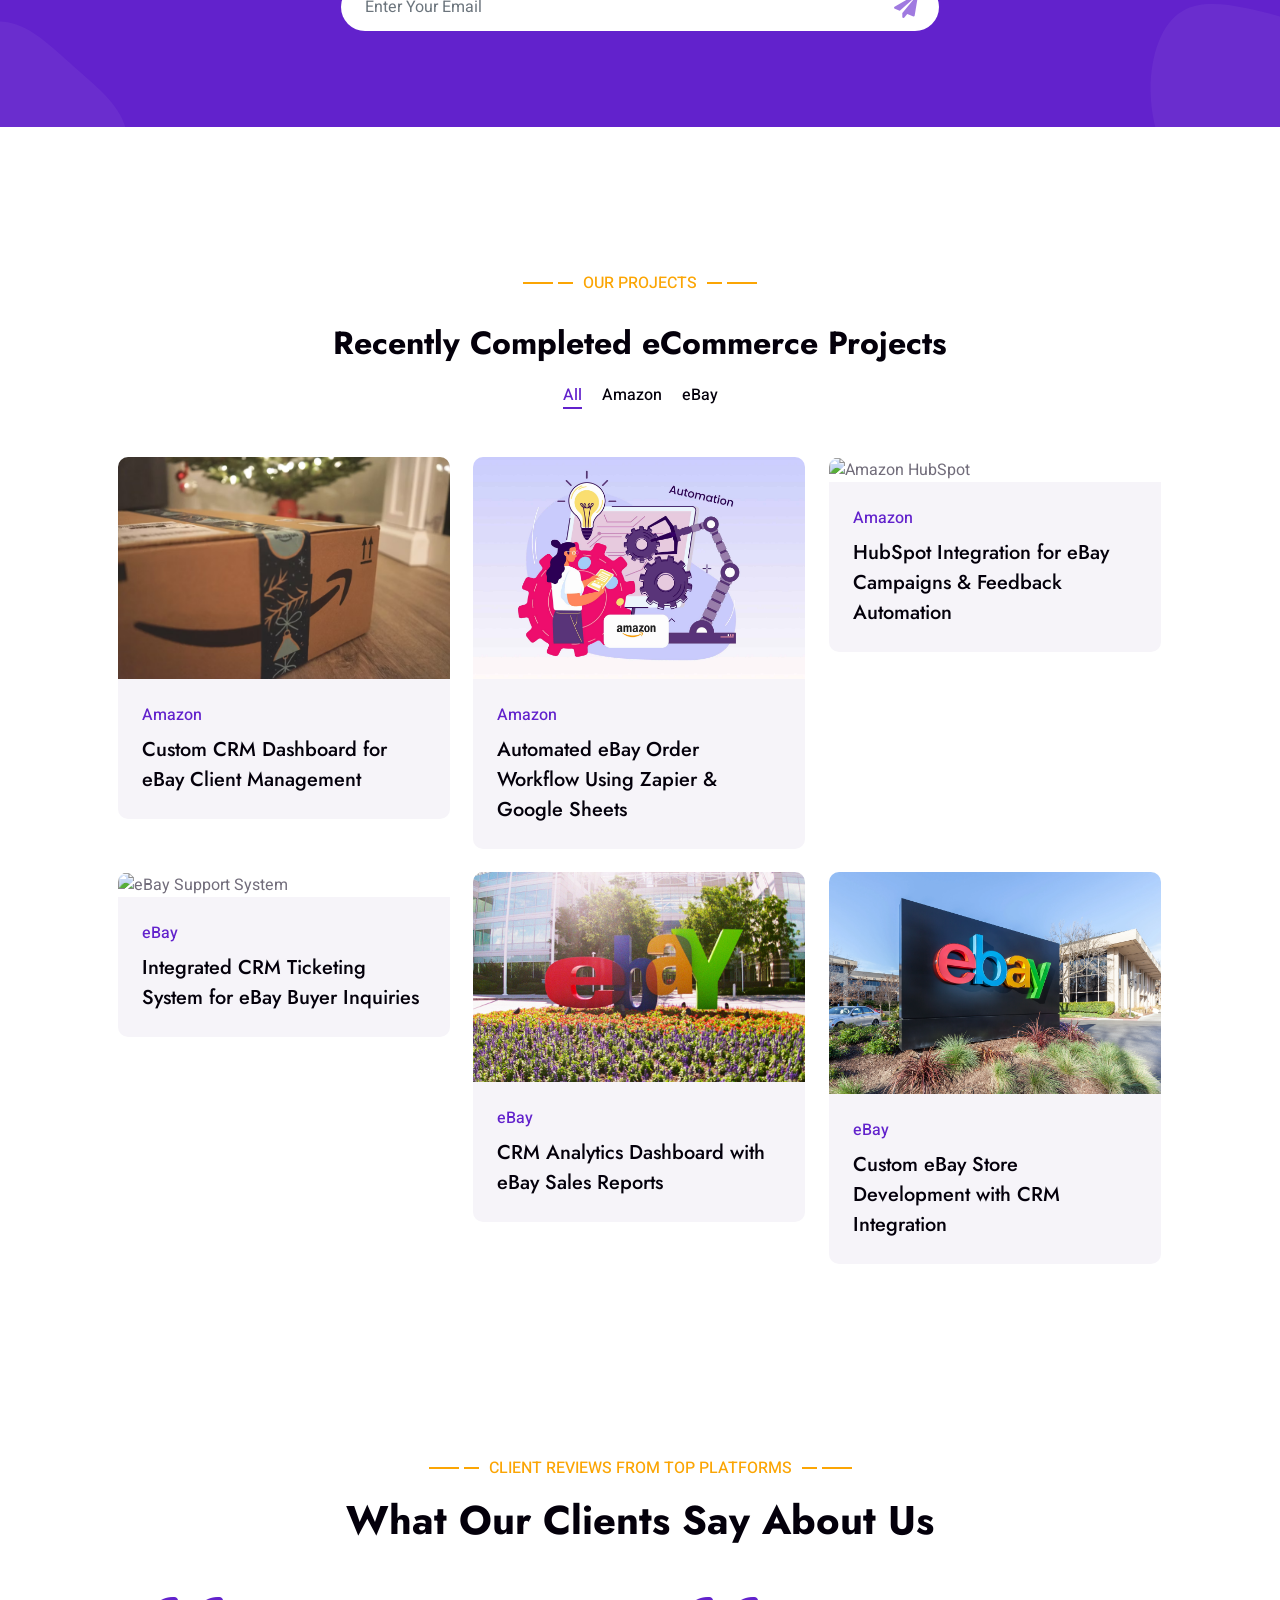
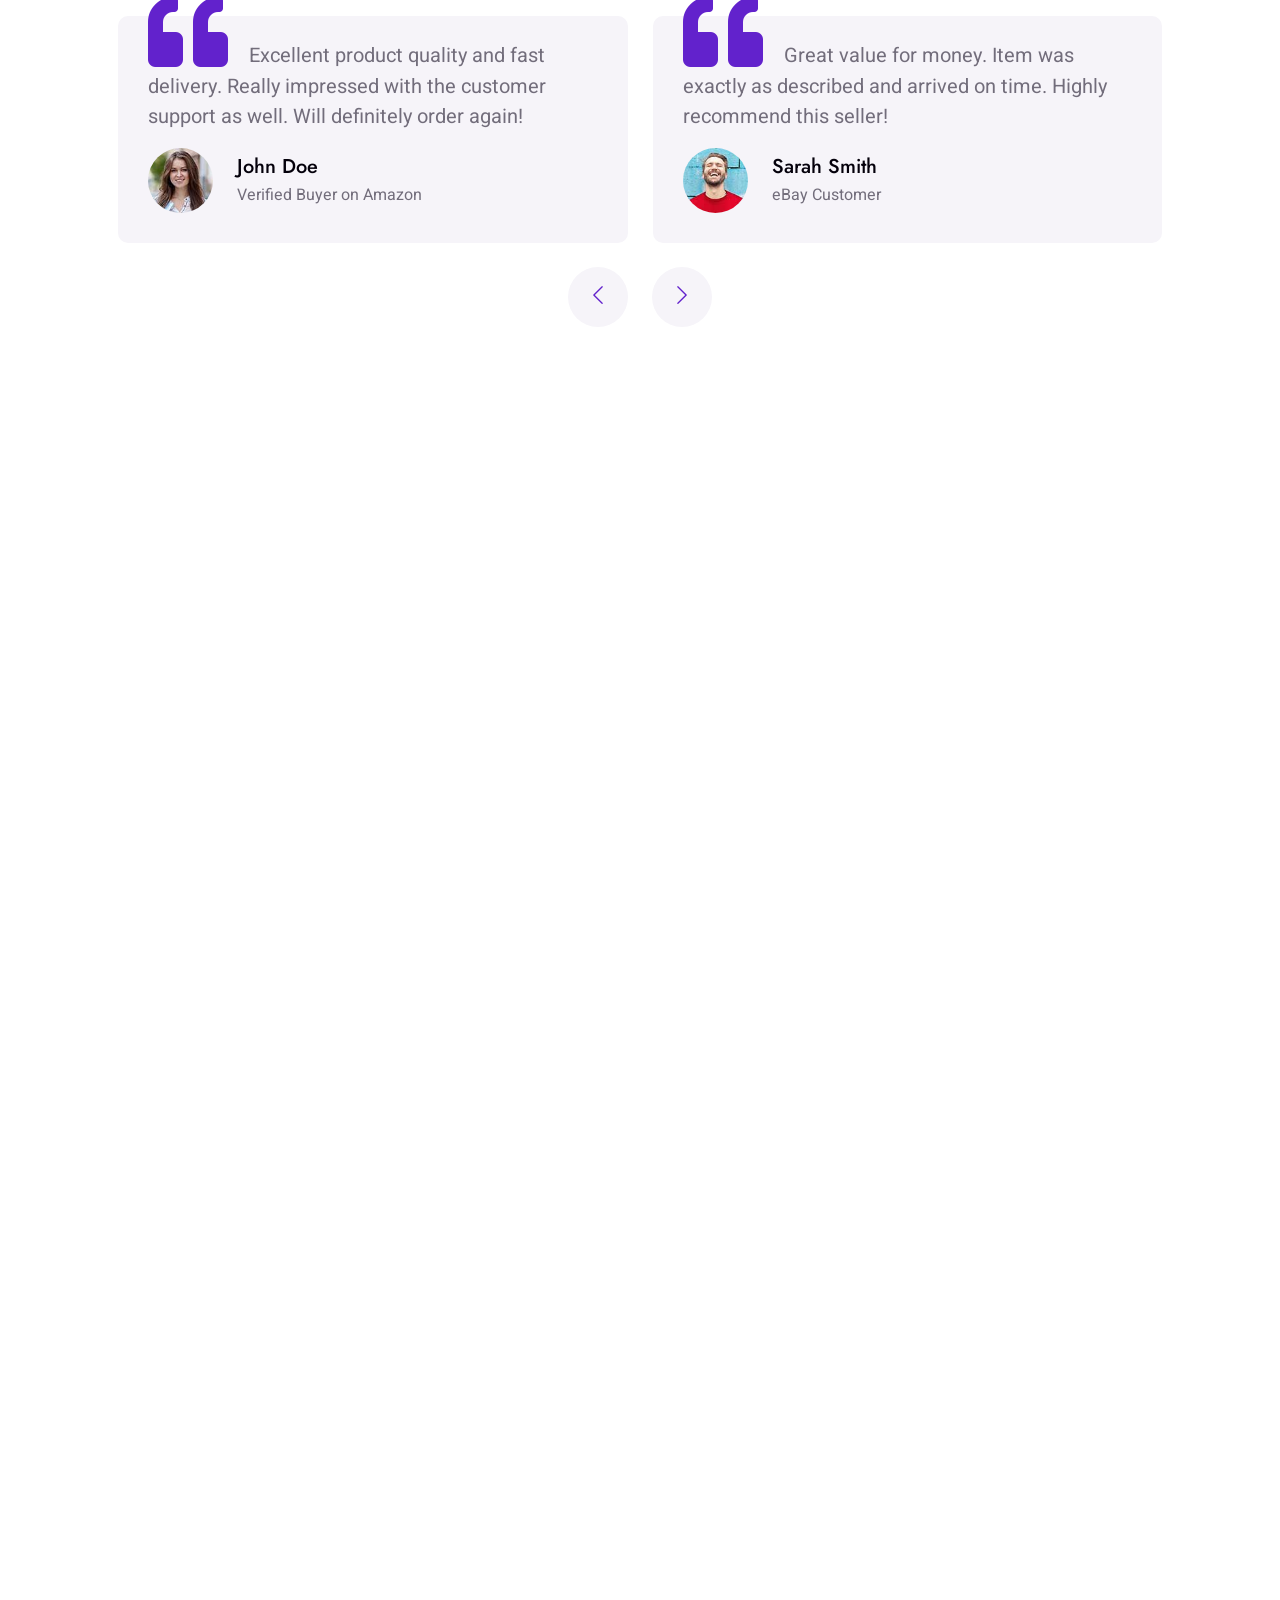
==== commit 3d29c14f: "All store manager" ====
--- a/index.html
+++ b/index.html
@@ -2,7 +2,7 @@
 <html lang="en">
   <head>
     <meta charset="utf-8" />
-    <title>Clossy</title>
+    <title>All store manager</title>
     <meta content="width=device-width, initial-scale=1.0" name="viewport" />
     <meta content name="keywords" />
     <meta content name="description" />
@@ -57,7 +57,7 @@
         <nav
           class="navbar navbar-expand-lg navbar-light px-4 px-lg-5 py-3 py-lg-0">
           <a href="index.html" class="navbar-brand p-0">
-            <h1 class="m-0">Clossy</h1>
+            <h1 class="m-0 fs-sm-1 fs-2">All store manager</h1>
             <!-- <img src="img/logo.png" alt="Logo"> -->
           </a>
           <button
@@ -806,8 +806,8 @@
               </p>
               <p>
                 <i class="fa fa-envelope me-3"></i>
-                <a href="mailto:clossyinfo@gmail.com" target="_blank"
-                  class="text-decoration-none text-white">clossyinfo@gmail.com</a>
+                <a href="mailto:allstoremanagerinfo@gmail.com" target="_blank"
+                  class="text-decoration-none text-white">Allstoremanagerinfo@gmail.com</a>
               </p>
               <div class="d-flex pt-2">
                 <a class="btn btn-outline-light btn-social" href="/"><i
@@ -892,7 +892,7 @@
             <div class="row">
               <div class="col-md-6 text-center text-md-start mb-3 mb-md-0">
                 &copy; <a class="border-bottom"
-                  href="https://clossy.vercel.app/">Clossy.vercel.app</a> | All
+                  href="https://allstoremanager.vercel.app/">Allstoremanager.vercel.app</a> | All
                 Right Reserved.
               </div>
               <div class="col-md-6 text-center text-md-end">
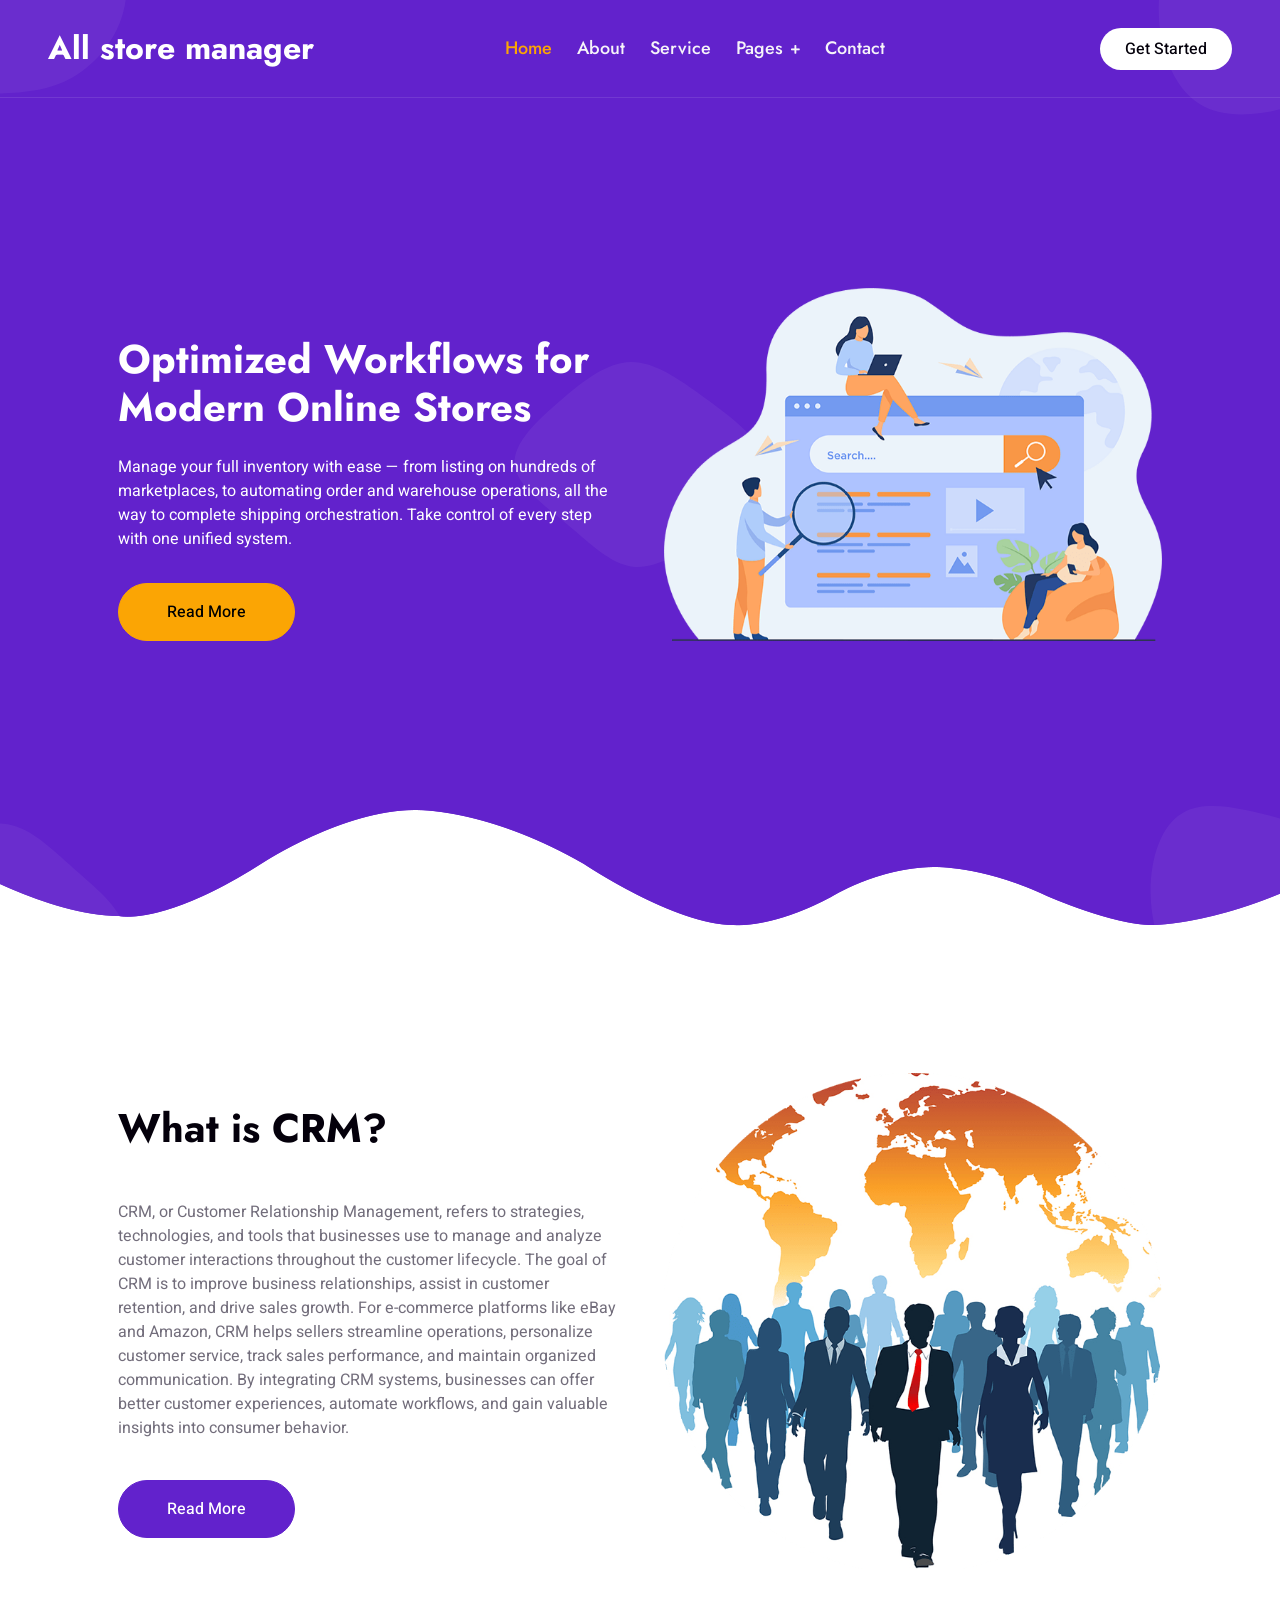
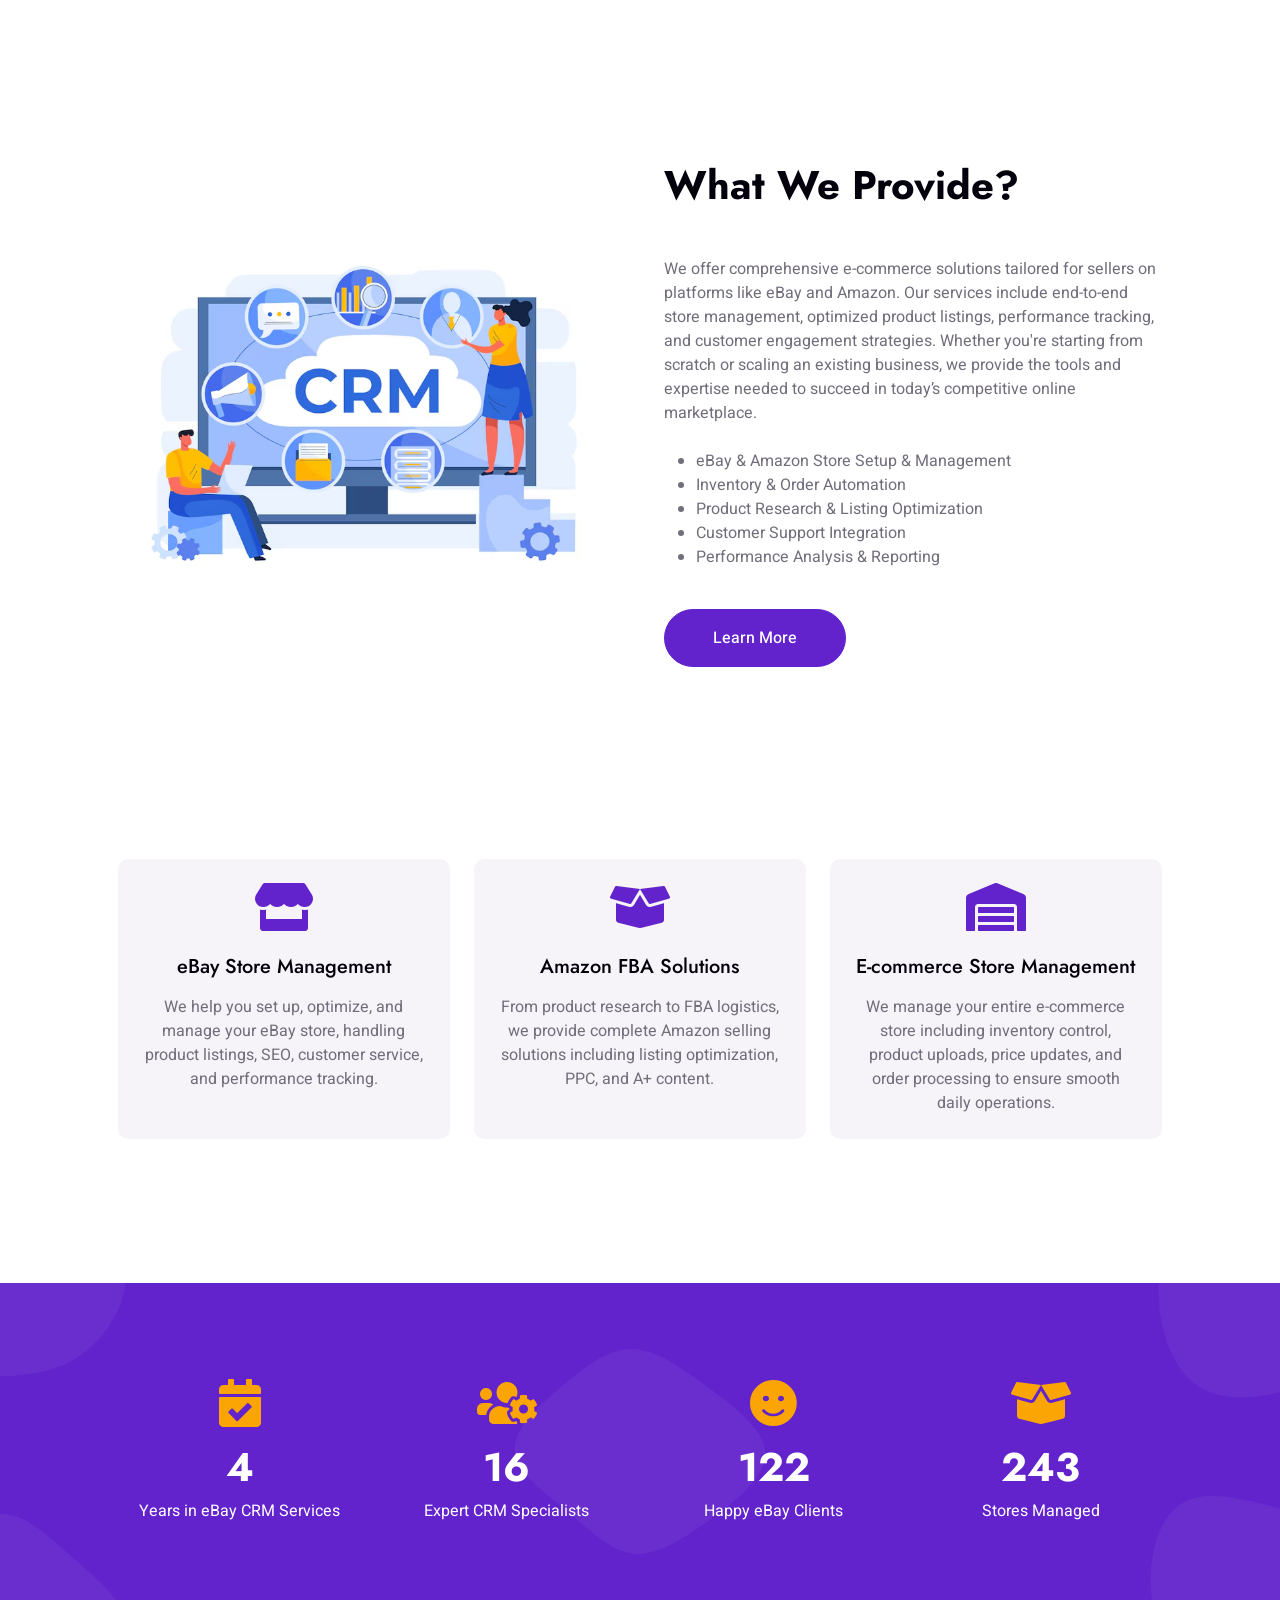
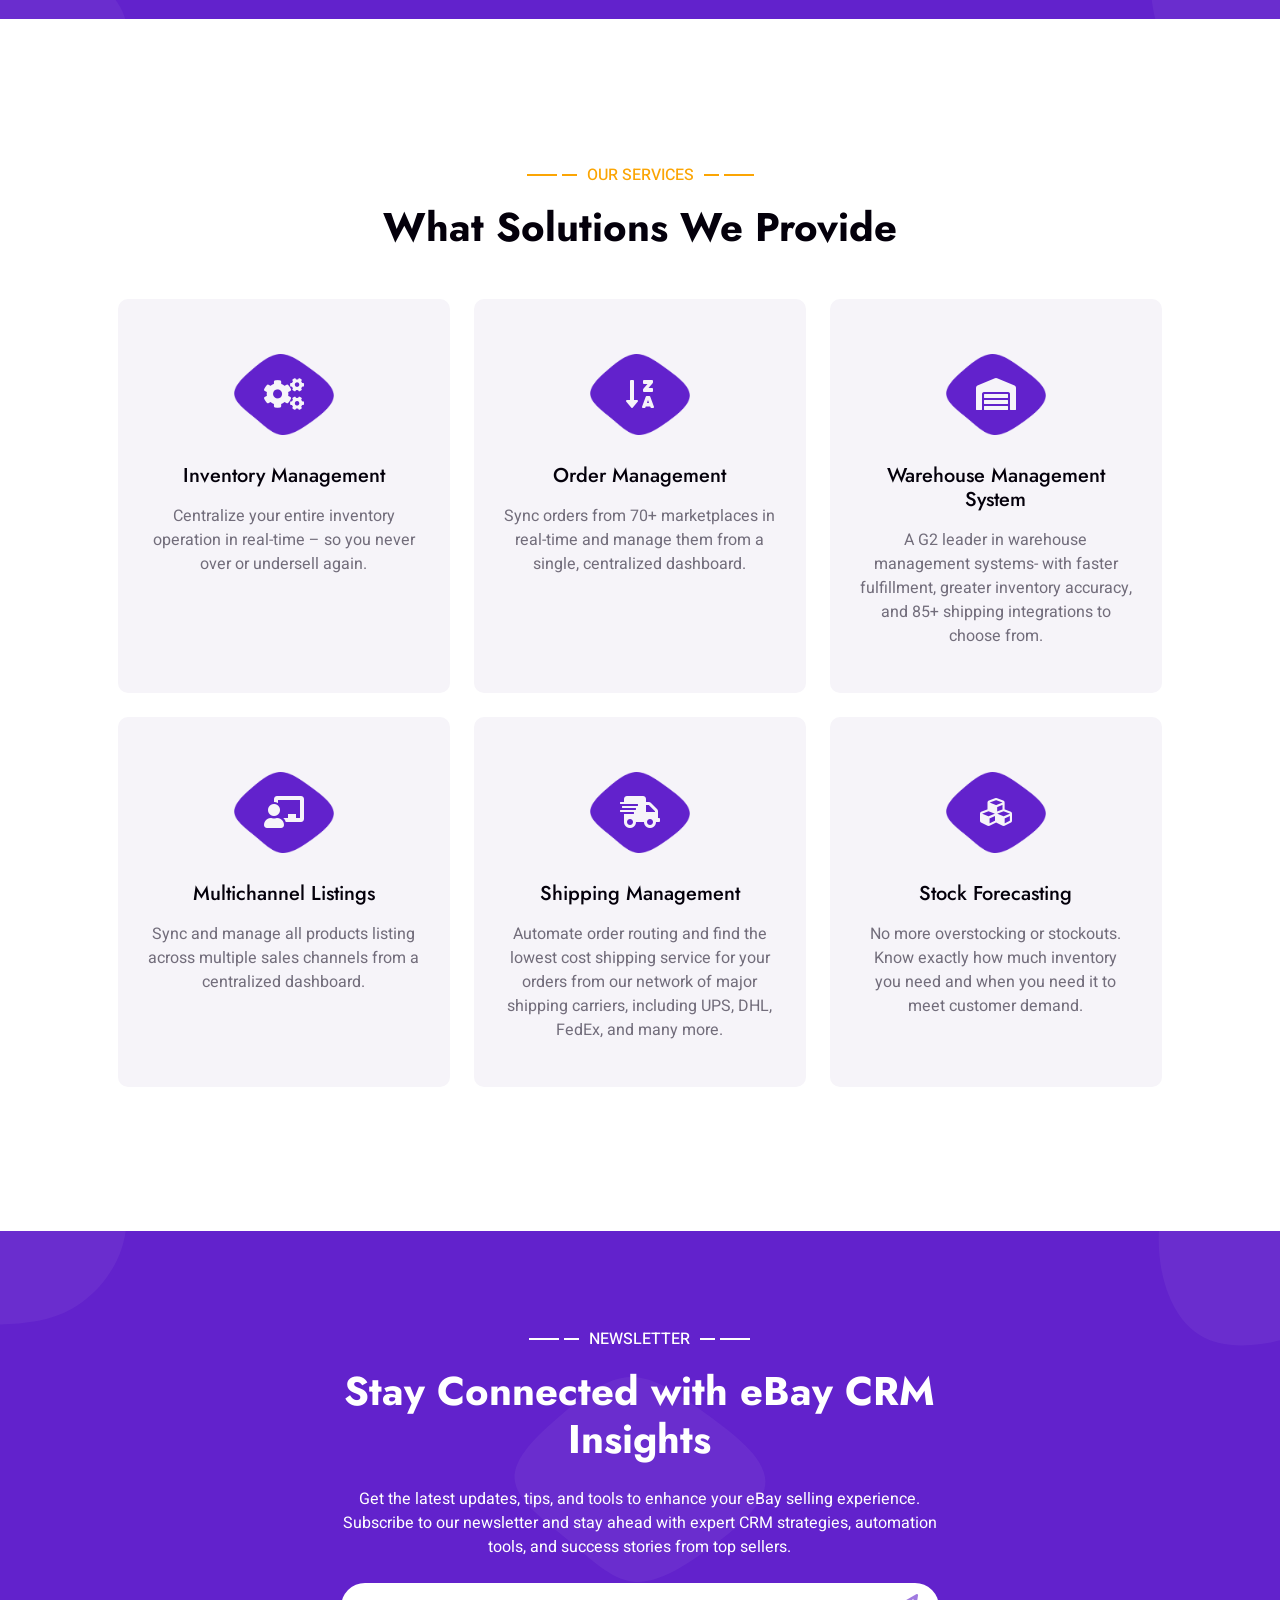
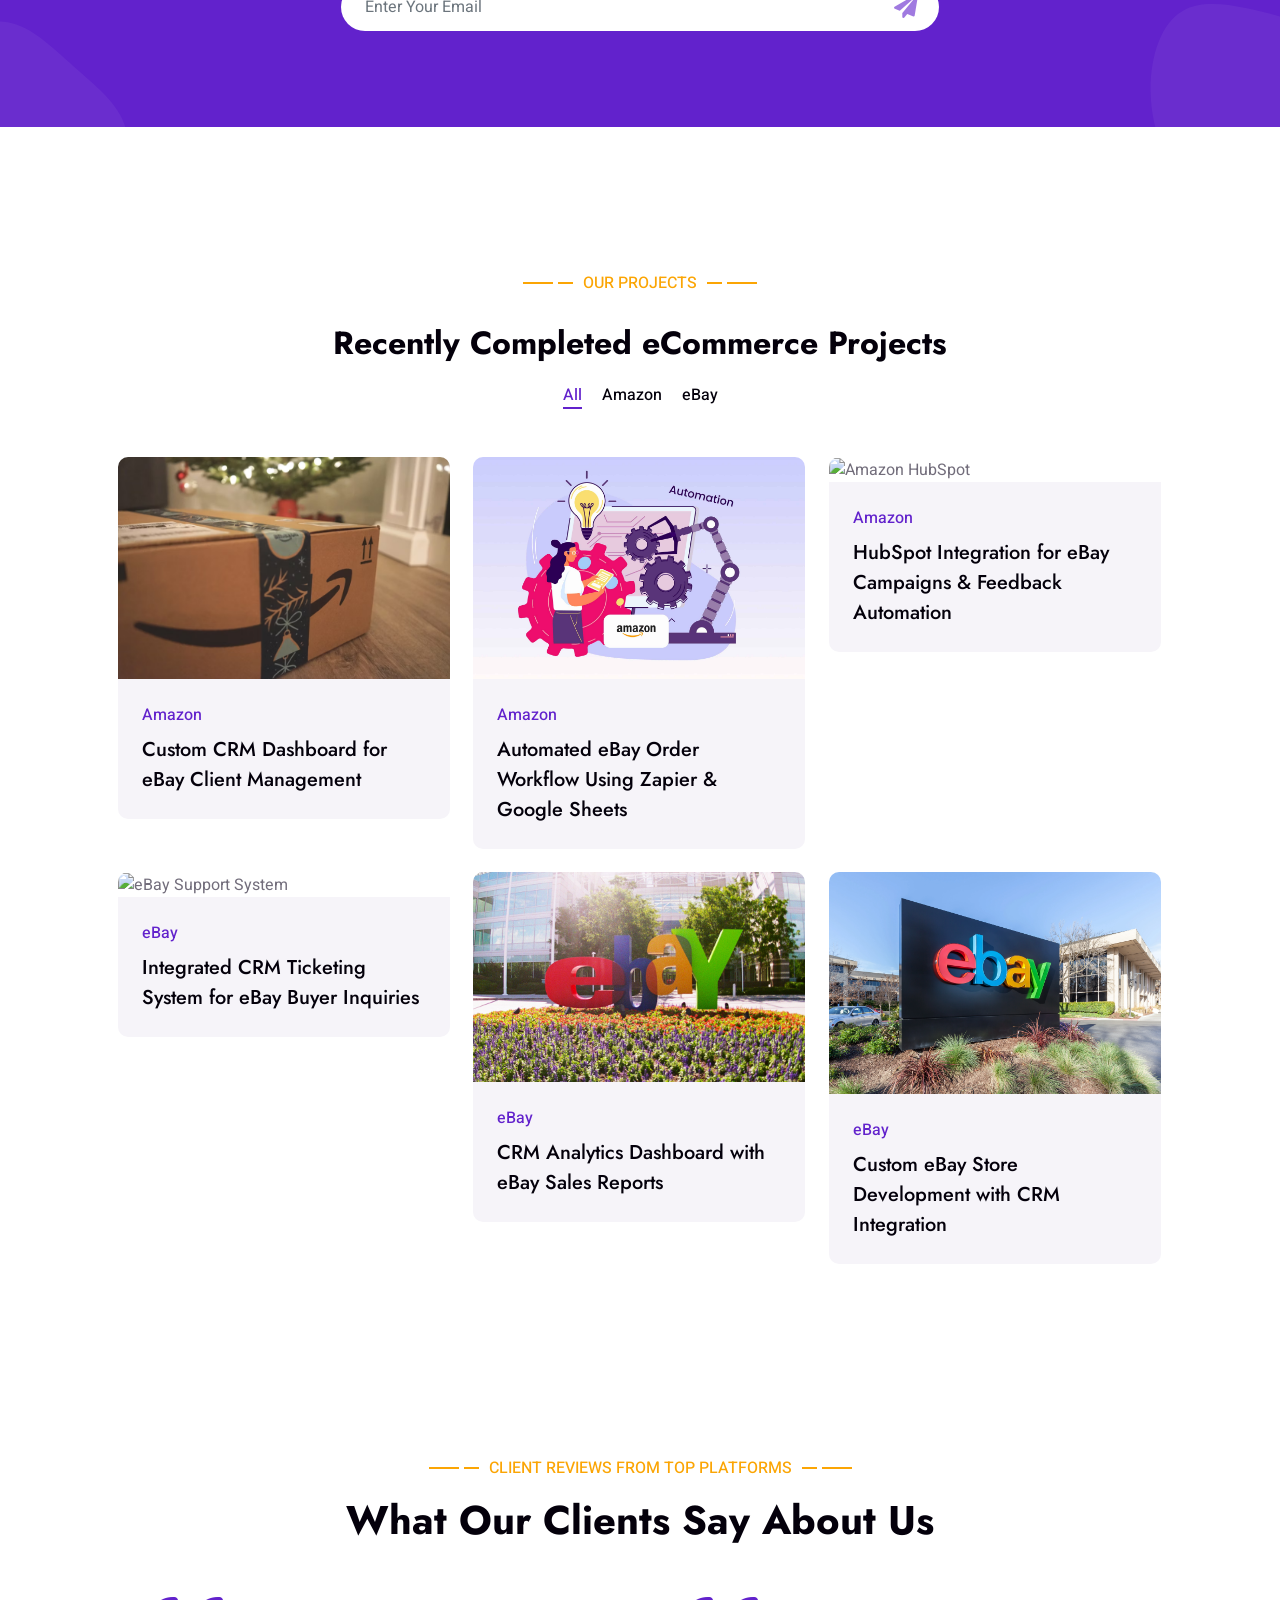
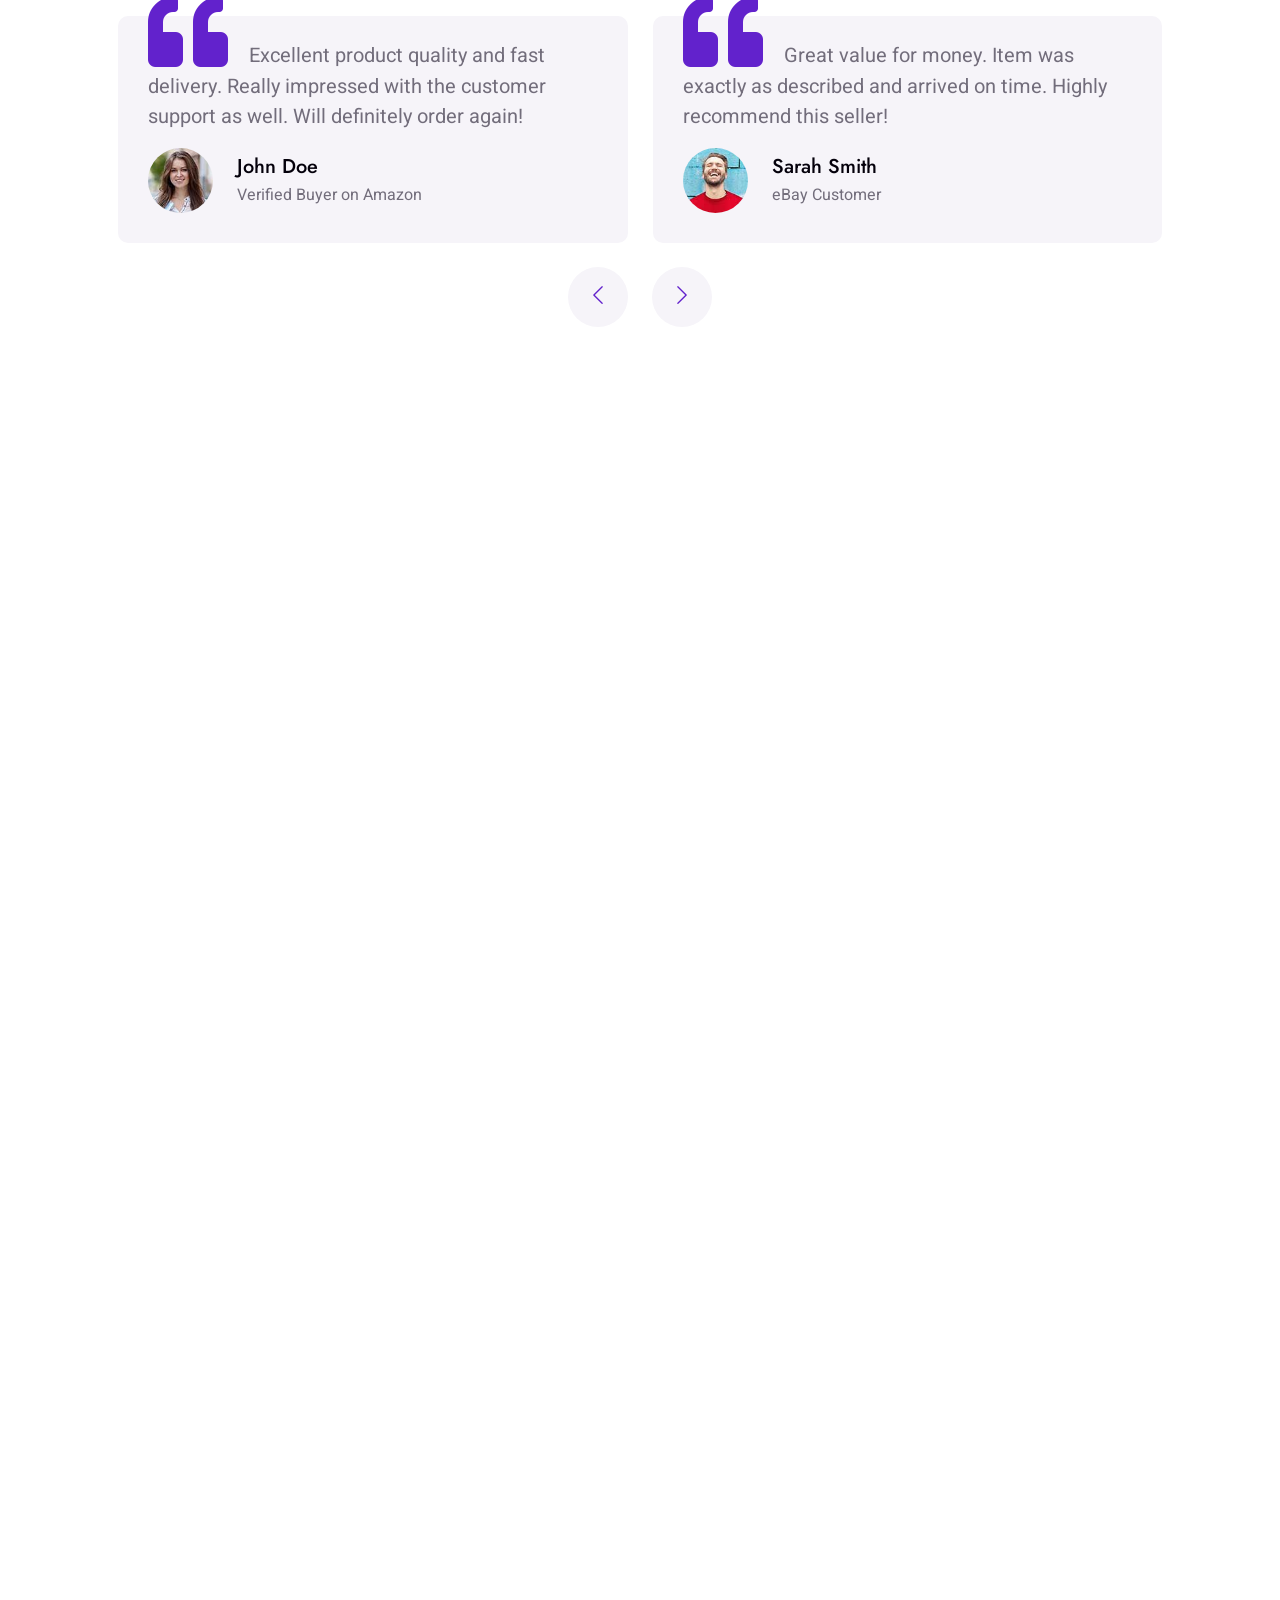
==== commit 9434dd05: "update" ====
--- a/index.html
+++ b/index.html
@@ -795,16 +795,16 @@
               <p class="section-title text-white h5 mb-4">
                 Address<span></span>
               </p>
-              <p>
+              <p class="contact-link">
                 <i class="fa fa-map-marker-alt me-3"></i>Bolton, UK
               </p>
-              <p>
+              <p class="contact-link">
                 <i class="fa fa-phone-alt me-3"></i>
                 <a href="tel:+447531350024"
                   class="text-decoration-none text-white"
                   target="_blank">+447531350024</a>
               </p>
-              <p>
+              <p class="contact-link">
                 <i class="fa fa-envelope me-3"></i>
                 <a href="mailto:allstoremanagerinfo@gmail.com" target="_blank"
                   class="text-decoration-none text-white">Allstoremanagerinfo@gmail.com</a>
@@ -824,10 +824,10 @@
               <p class="section-title text-white h5 mb-4">
                 Quick Link<span></span>
               </p>
-              <a class="btn btn-link" href="about.html">About Us</a>
-              <a class="btn btn-link" href="service.html">Services</a>
-              <a class="btn btn-link" href="team.html">Our Team</a>
-              <a class="btn btn-link" href="testimonial.html">Testimonial</a>
+              <a class="btn btn-link contact-link" href="about.html">About Us</a>
+              <a class="btn btn-link contact-link" href="service.html">Services</a>
+              <a class="btn btn-link contact-link" href="team.html">Our Team</a>
+              <a class="btn btn-link contact-link" href="testimonial.html">Testimonial</a>
             </div>
             <div class="col-md-6 col-lg-3">
               <p class="section-title text-white h5 mb-4">
--- a/css/style.css
+++ b/css/style.css
@@ -562,3 +562,7 @@
   opacity: 0.6; /* looks disabled */
   cursor: not-allowed;
 }
+
+.contact-link{
+  font-size: 13px;
+}
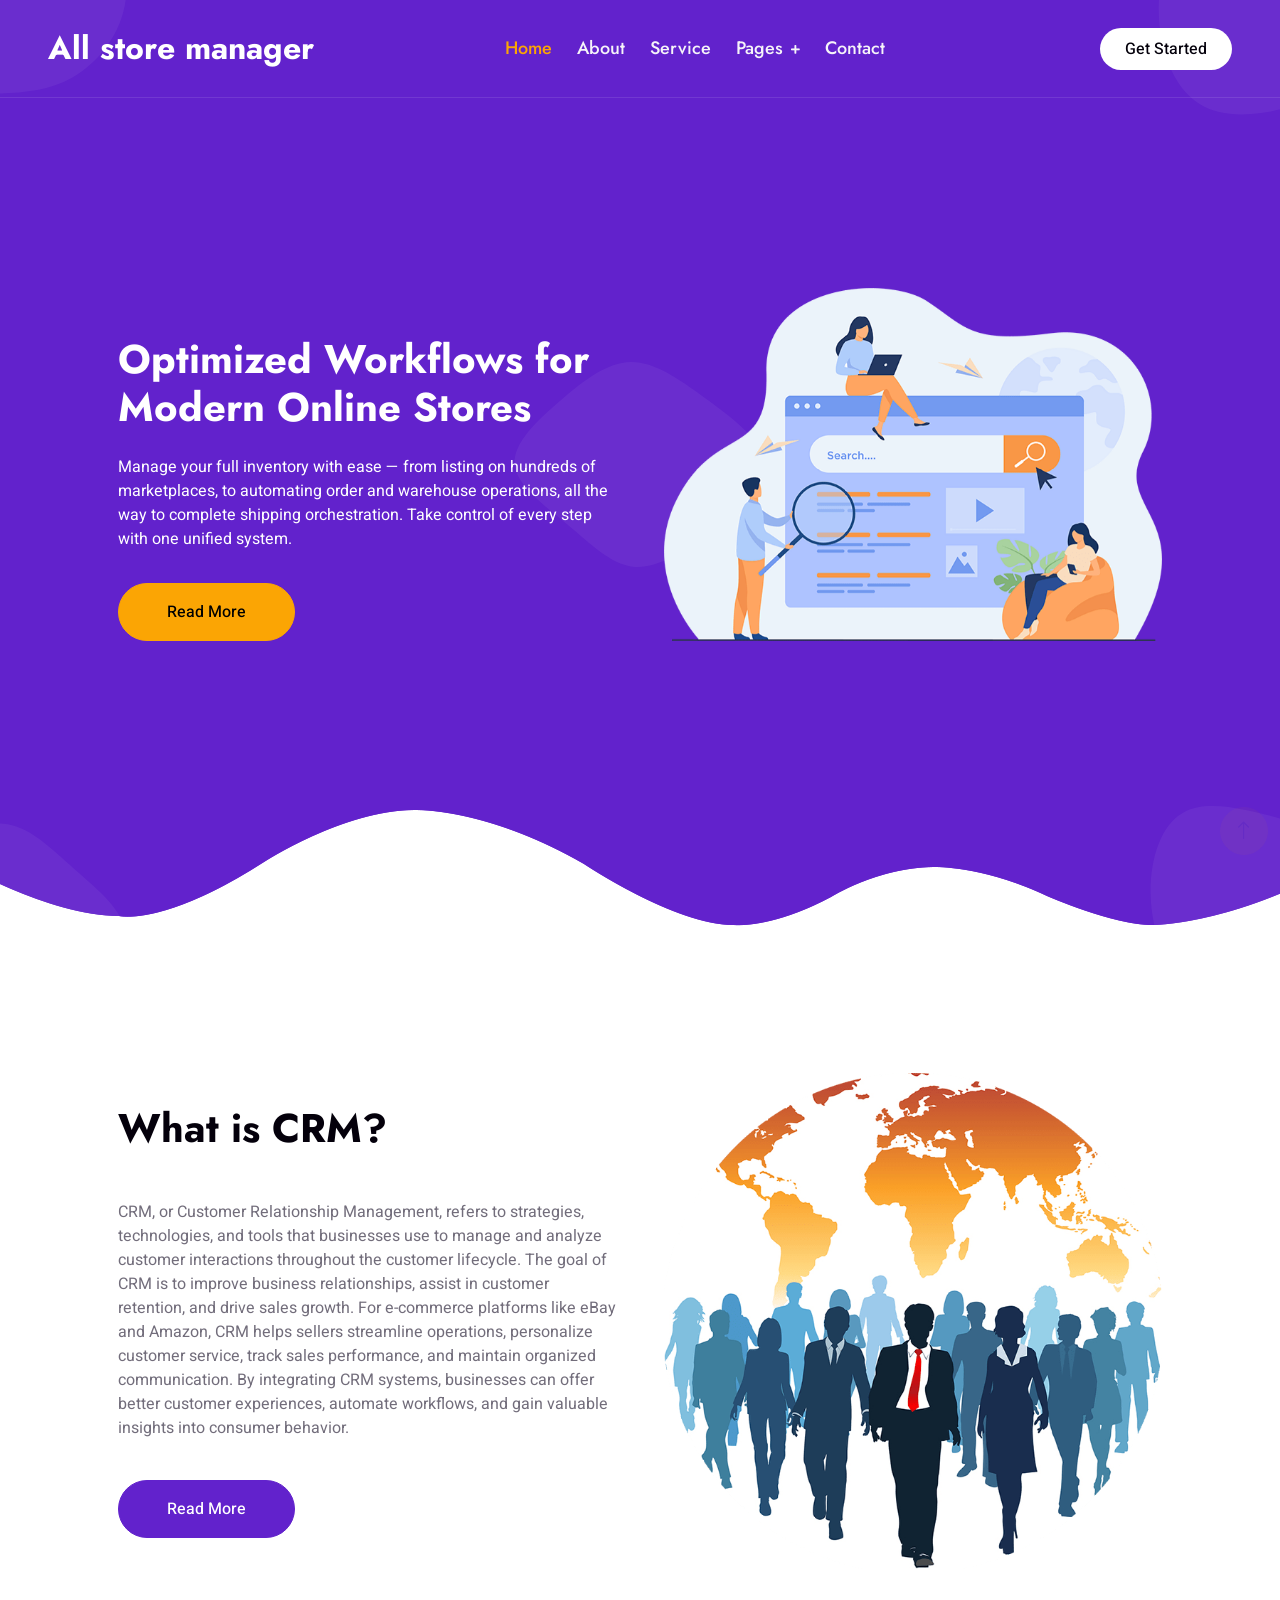
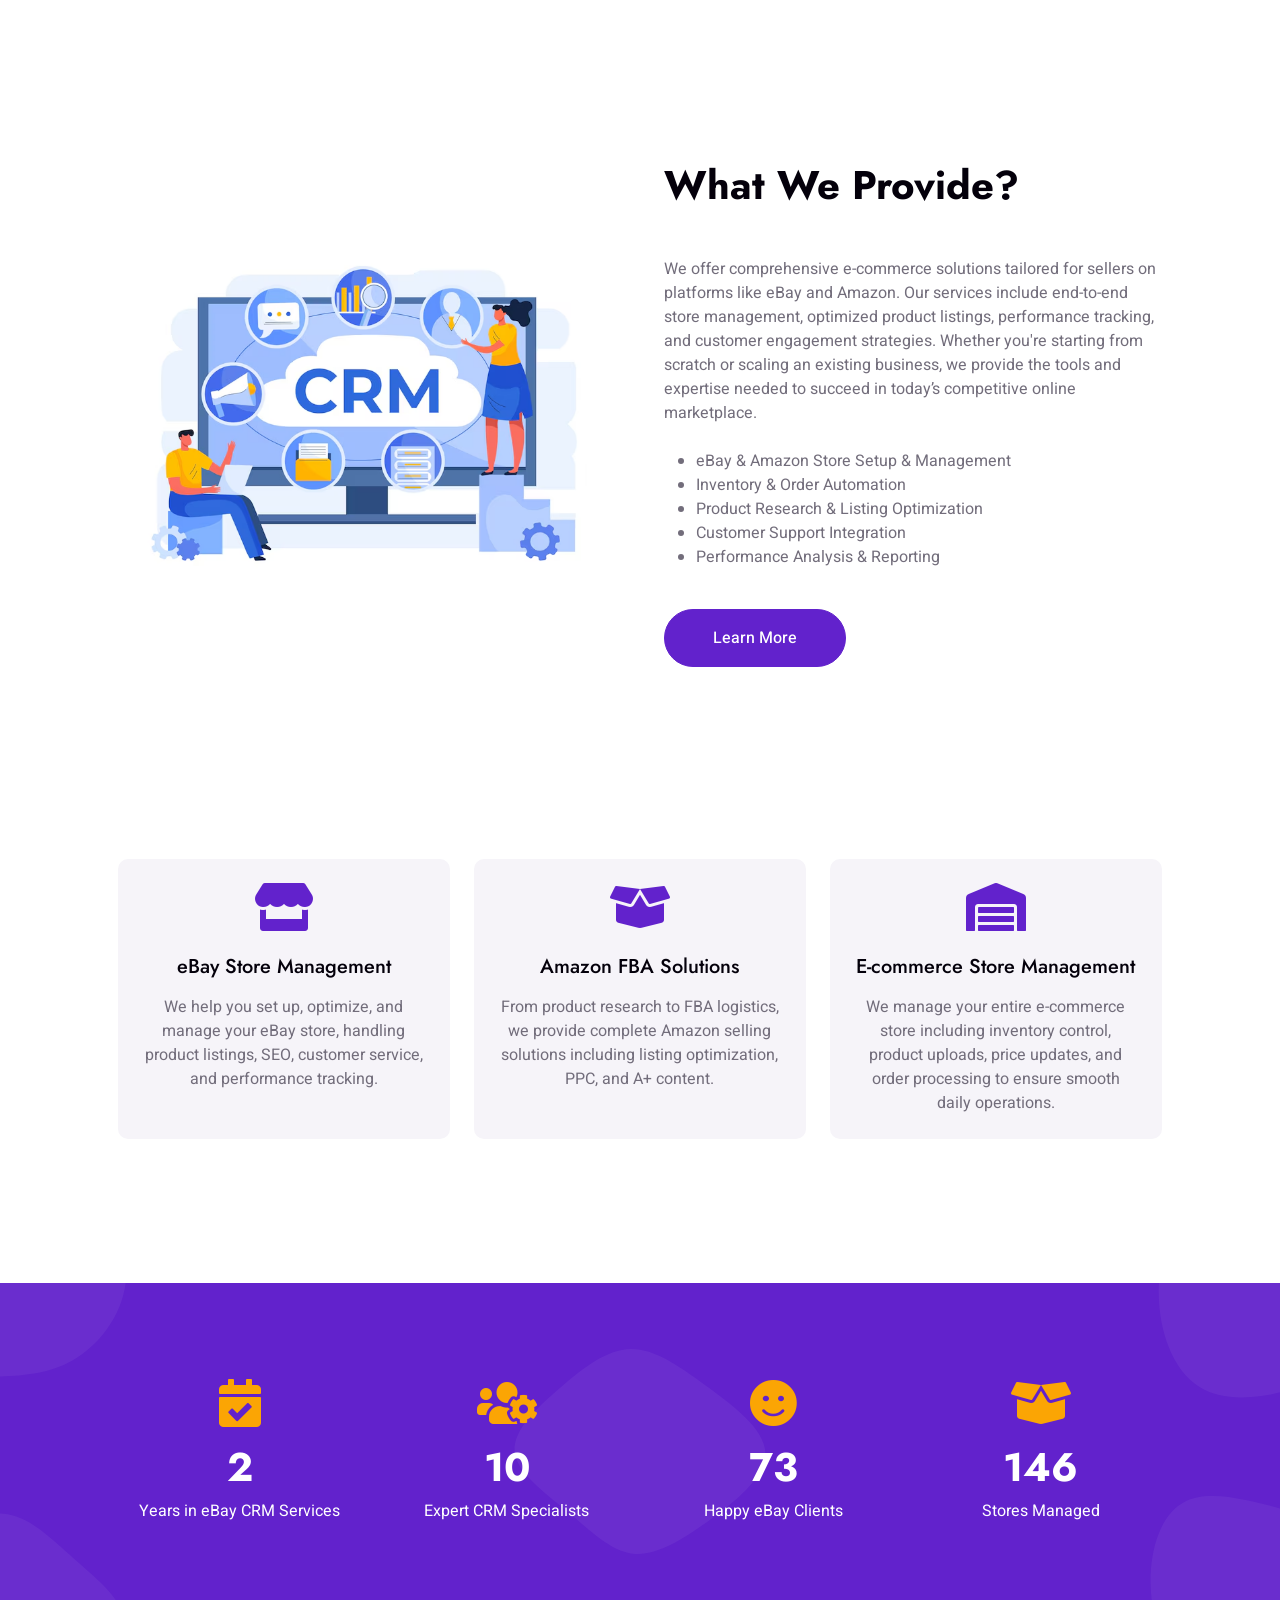
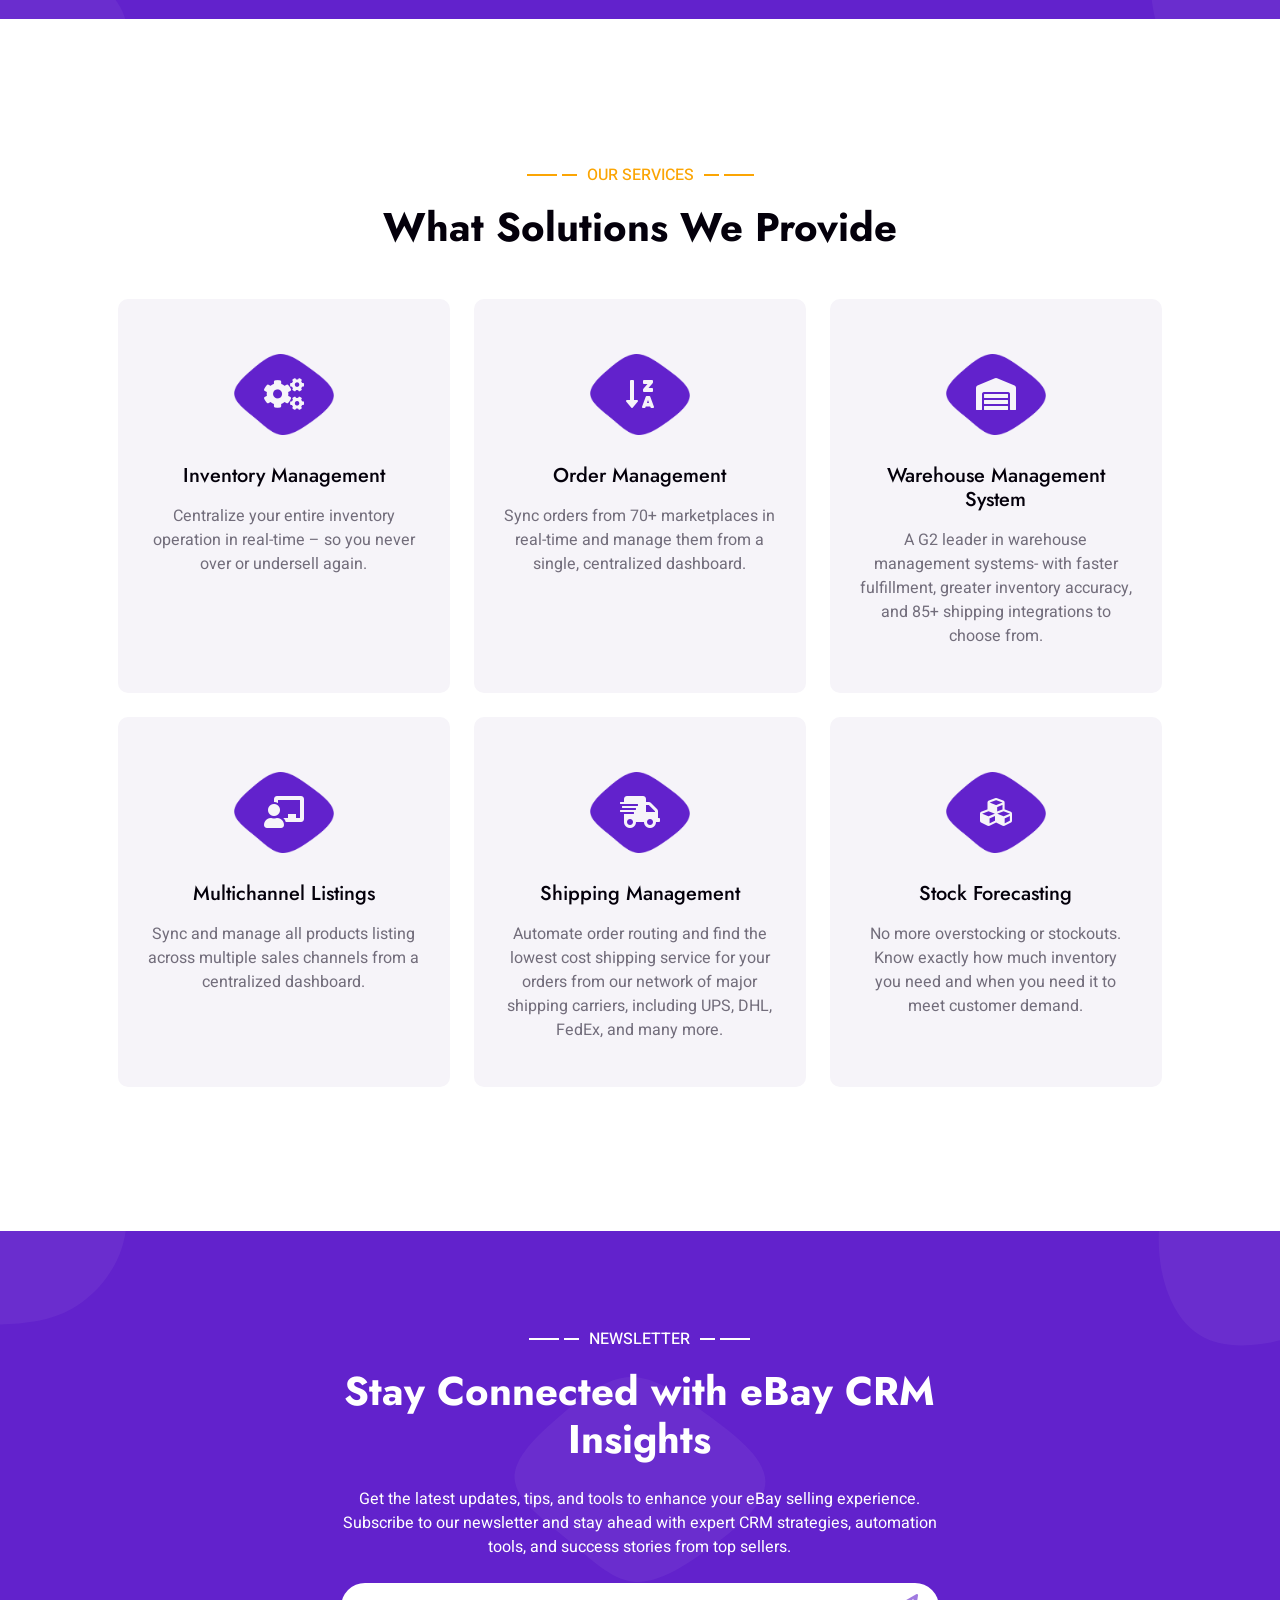
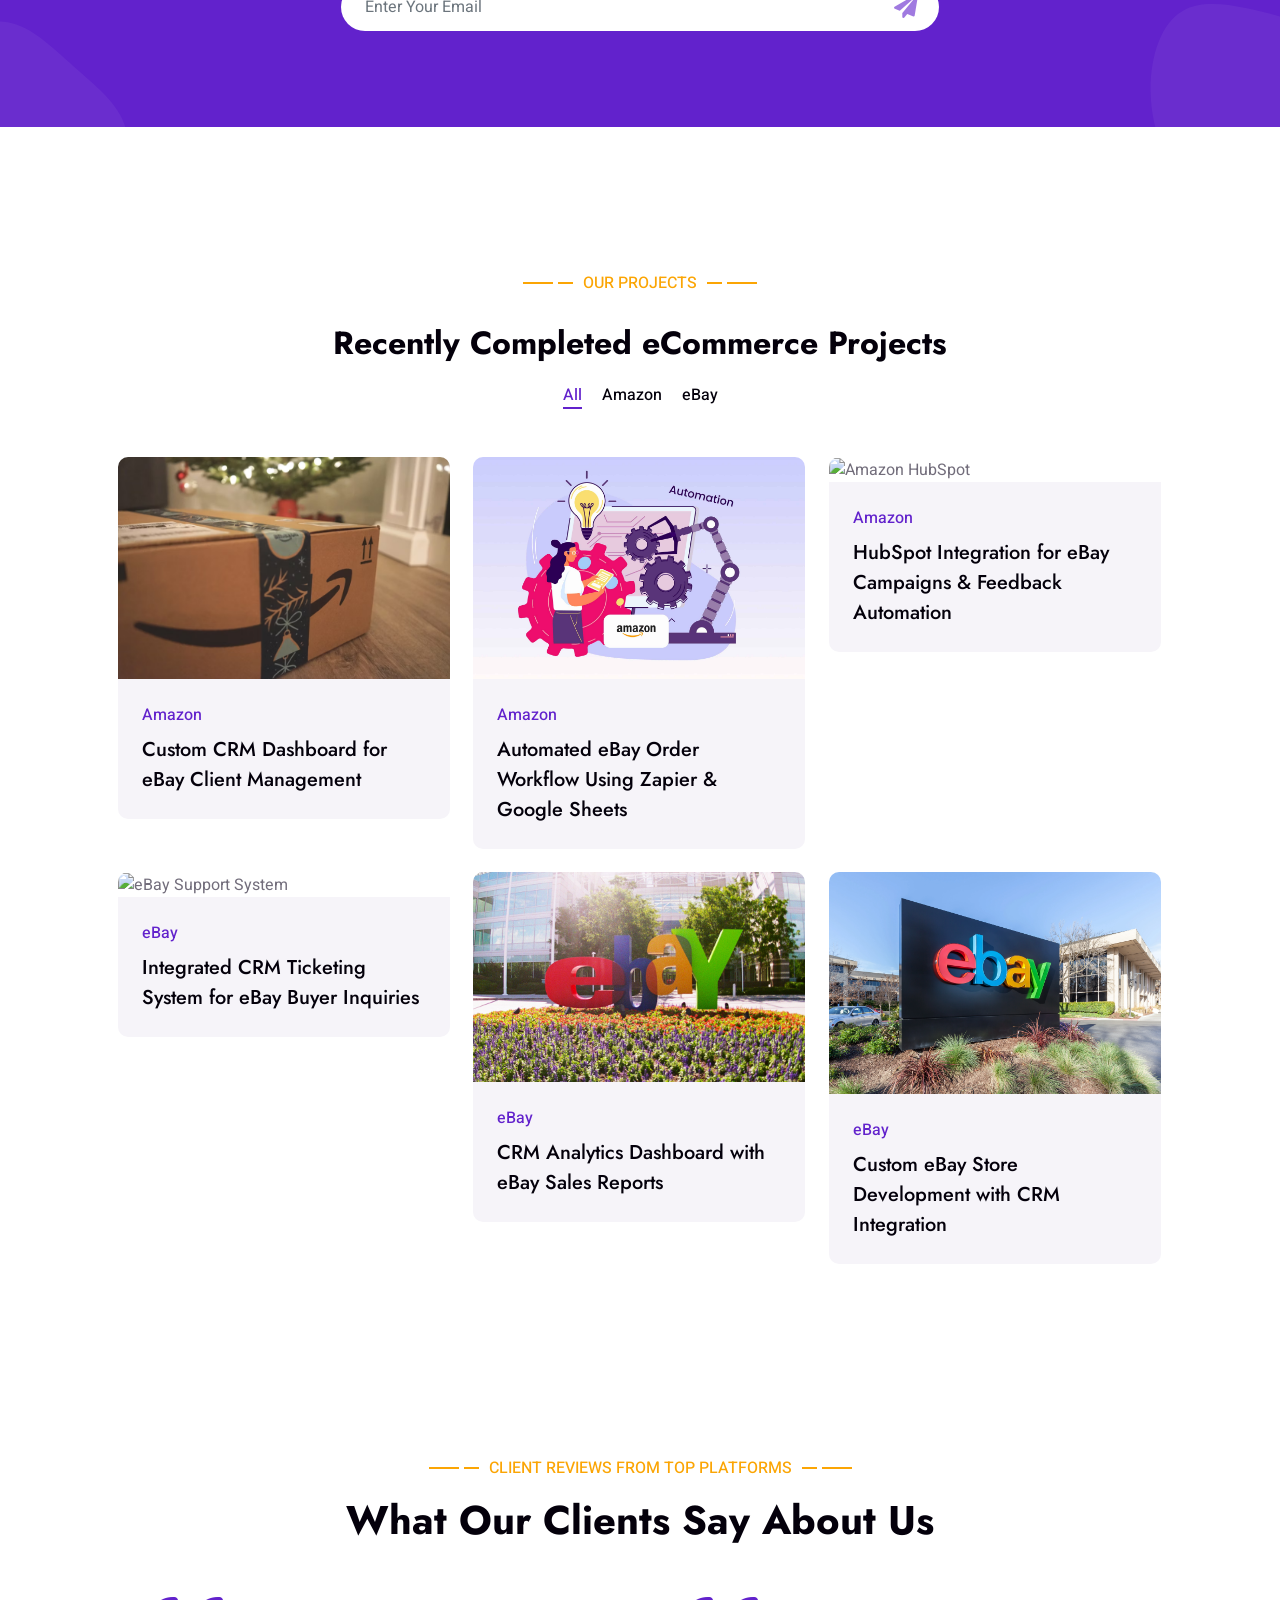
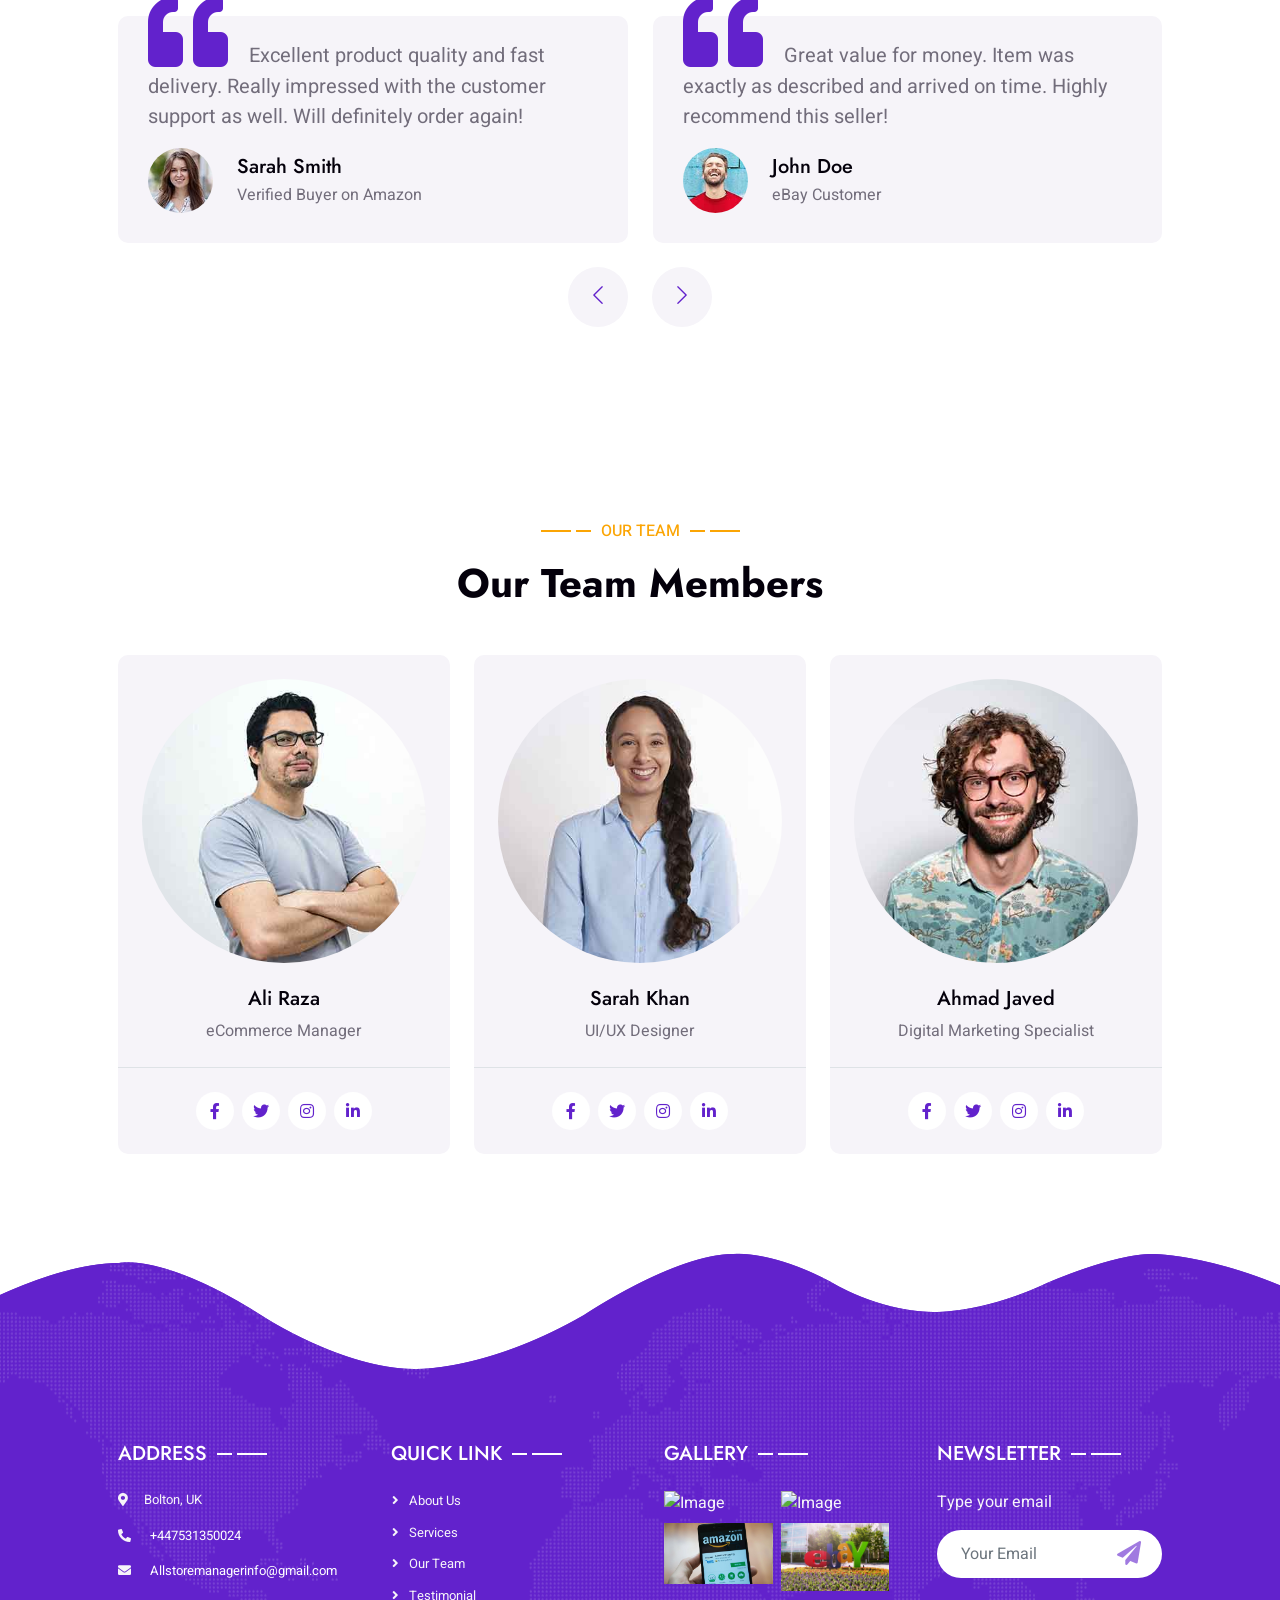
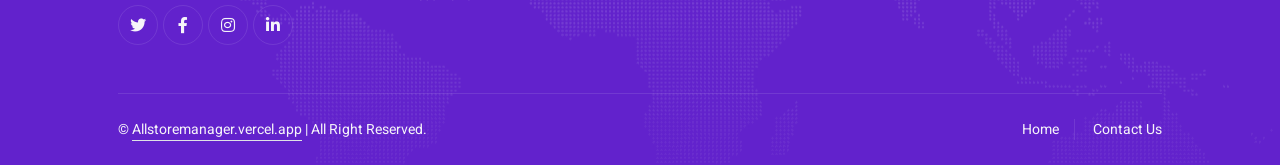
==== commit 332de2e4: "name" ====
--- a/index.html
+++ b/index.html
@@ -651,7 +651,7 @@
                   src="img/testimonial-1.jpg"
                   style="width: 65px; height: 65px" />
                 <div class="ps-4">
-                  <h5 class="mb-1">John Doe</h5>
+                  <h5 class="mb-1">Sarah Smith</h5>
                   <span>Verified Buyer on Amazon</span>
                 </div>
               </div>
@@ -670,7 +670,7 @@
                   src="img/testimonial-2.jpg"
                   style="width: 65px; height: 65px" />
                 <div class="ps-4">
-                  <h5 class="mb-1">Sarah Smith</h5>
+                  <h5 class="mb-1"> John Doe</h5>
                   <span>eBay Customer</span>
                 </div>
               </div>
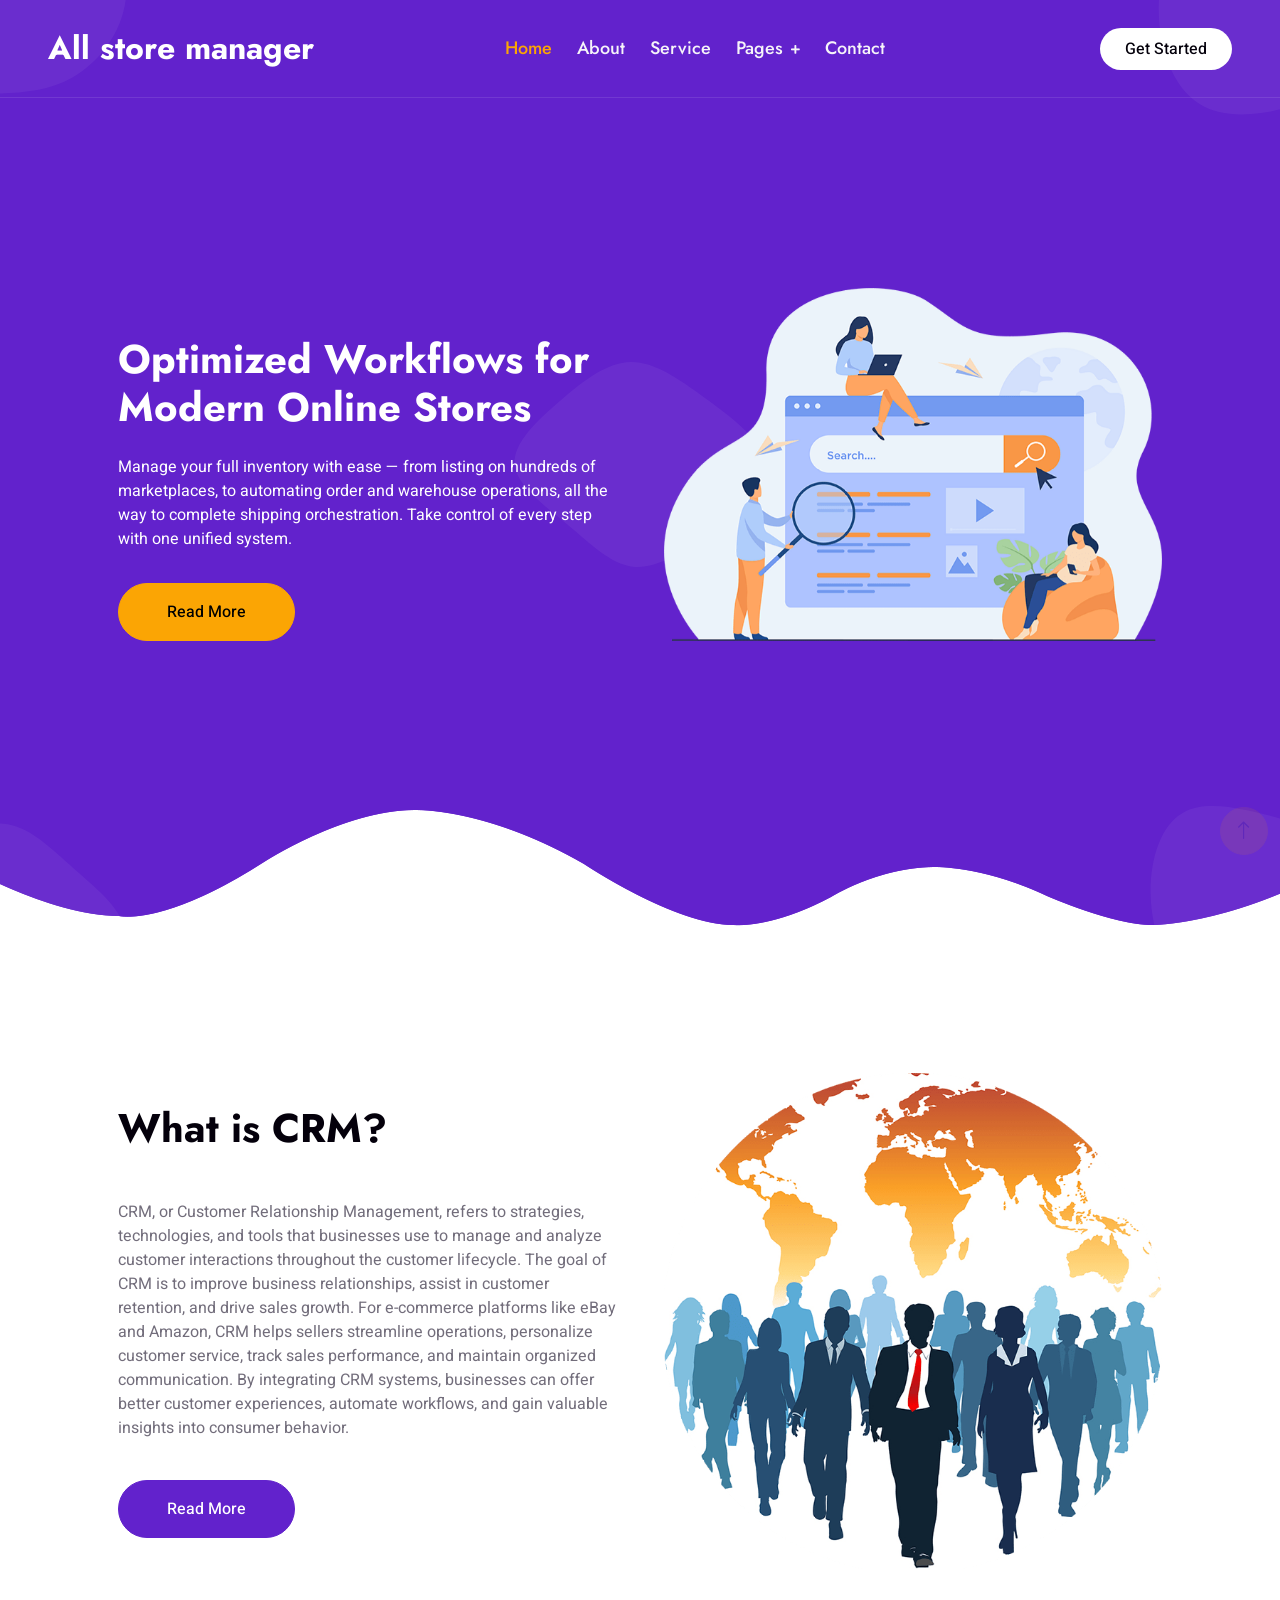
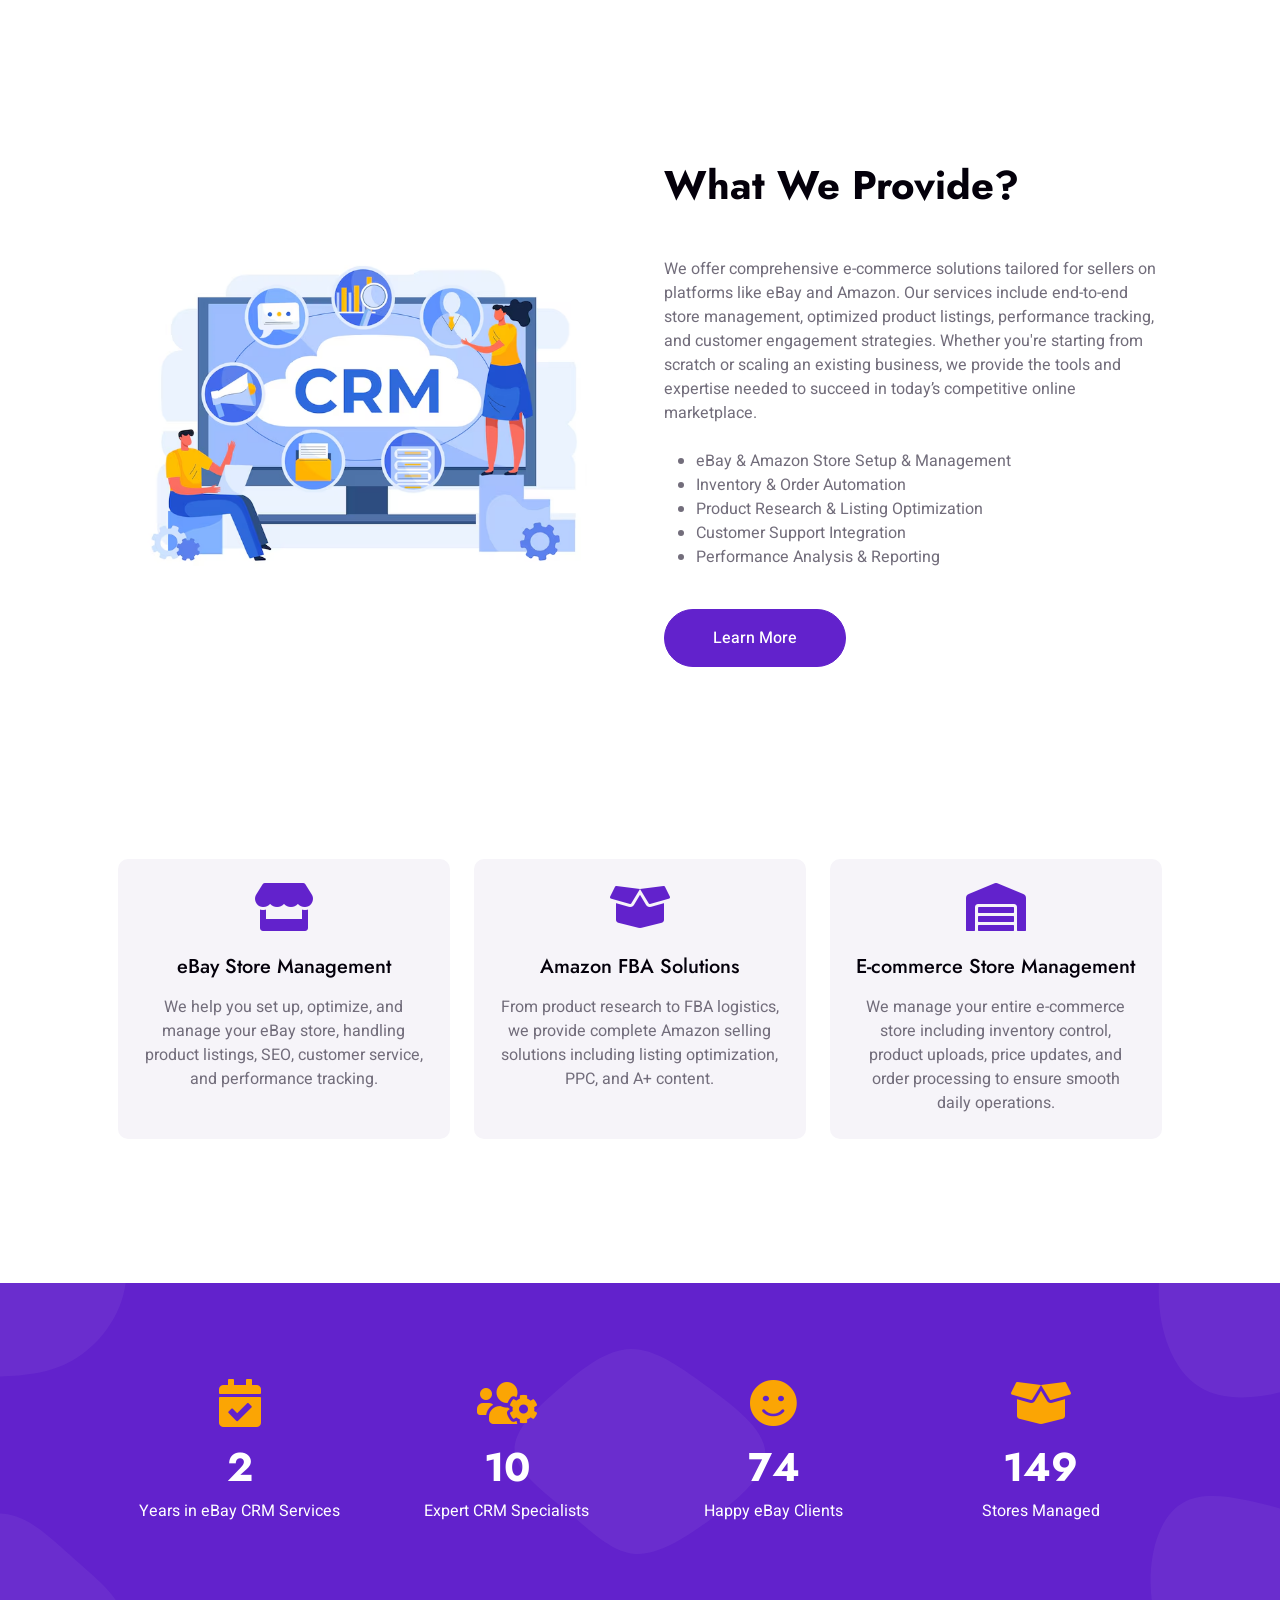
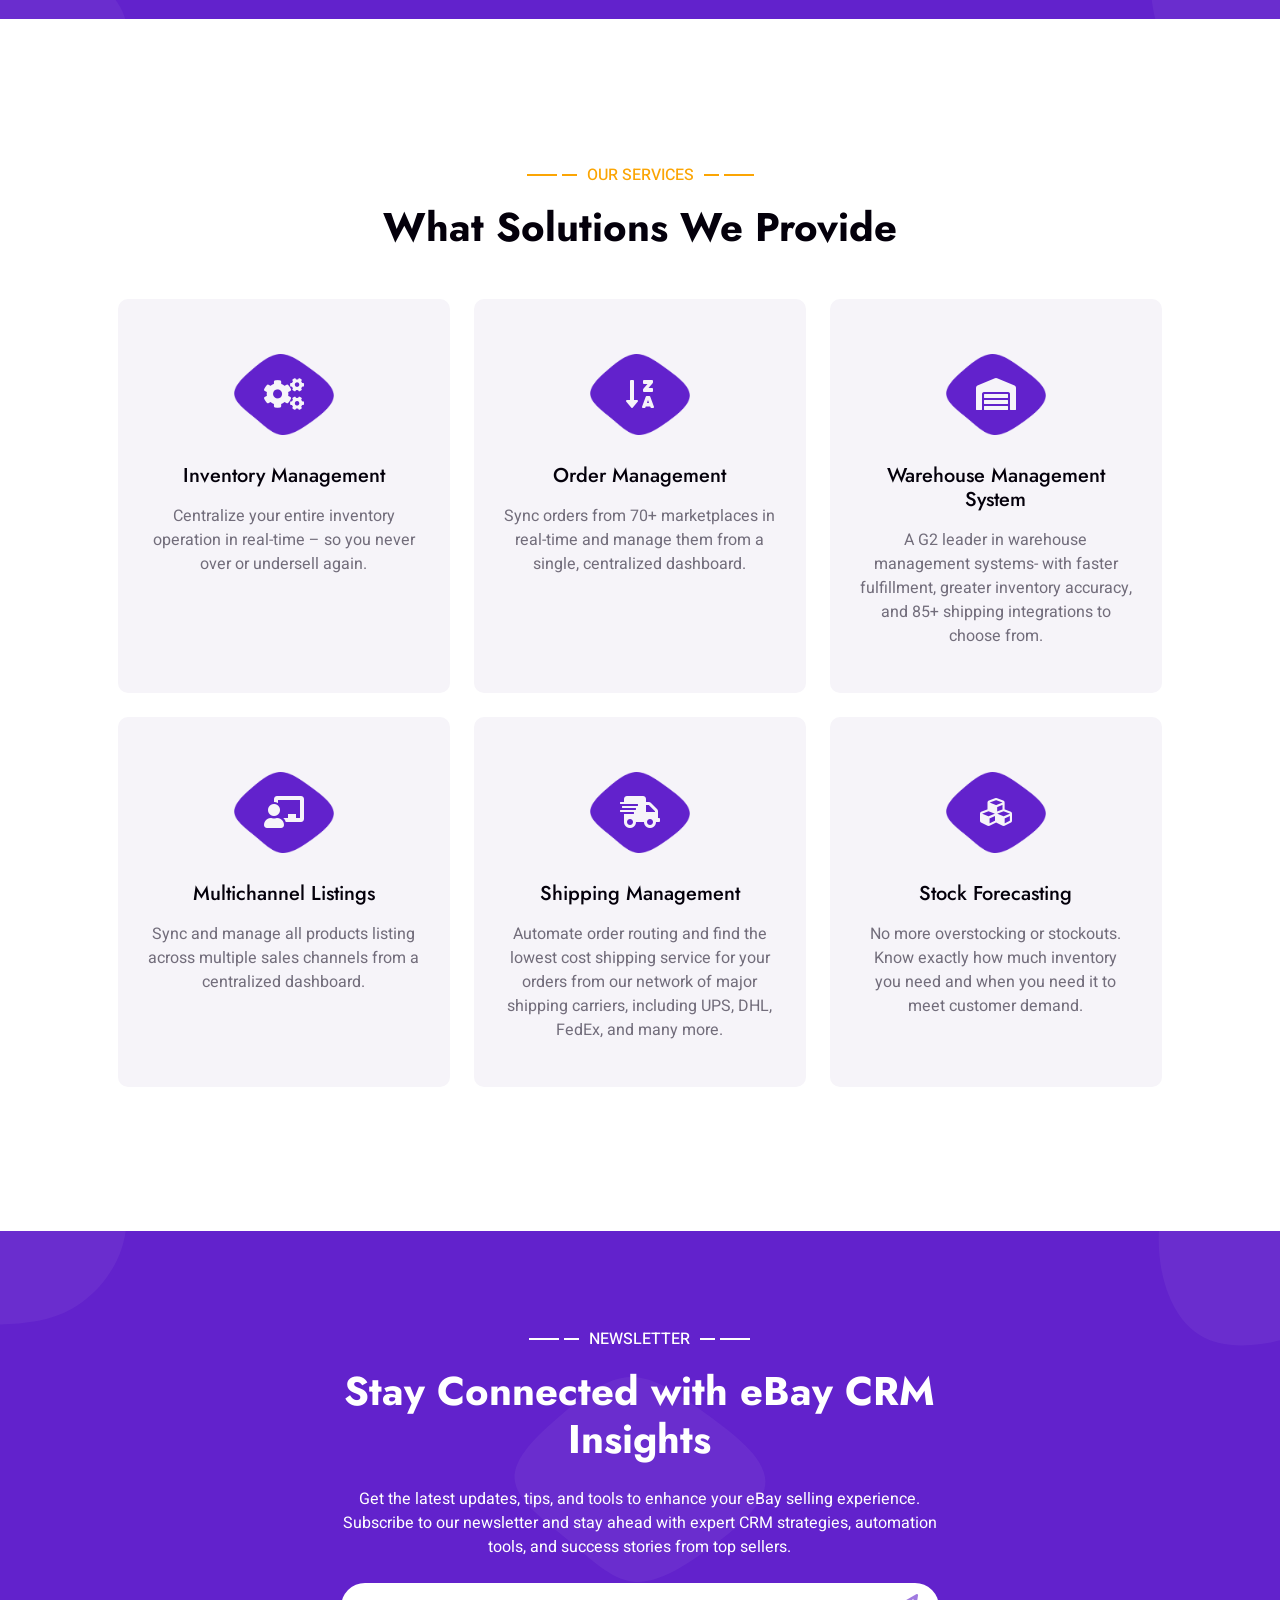
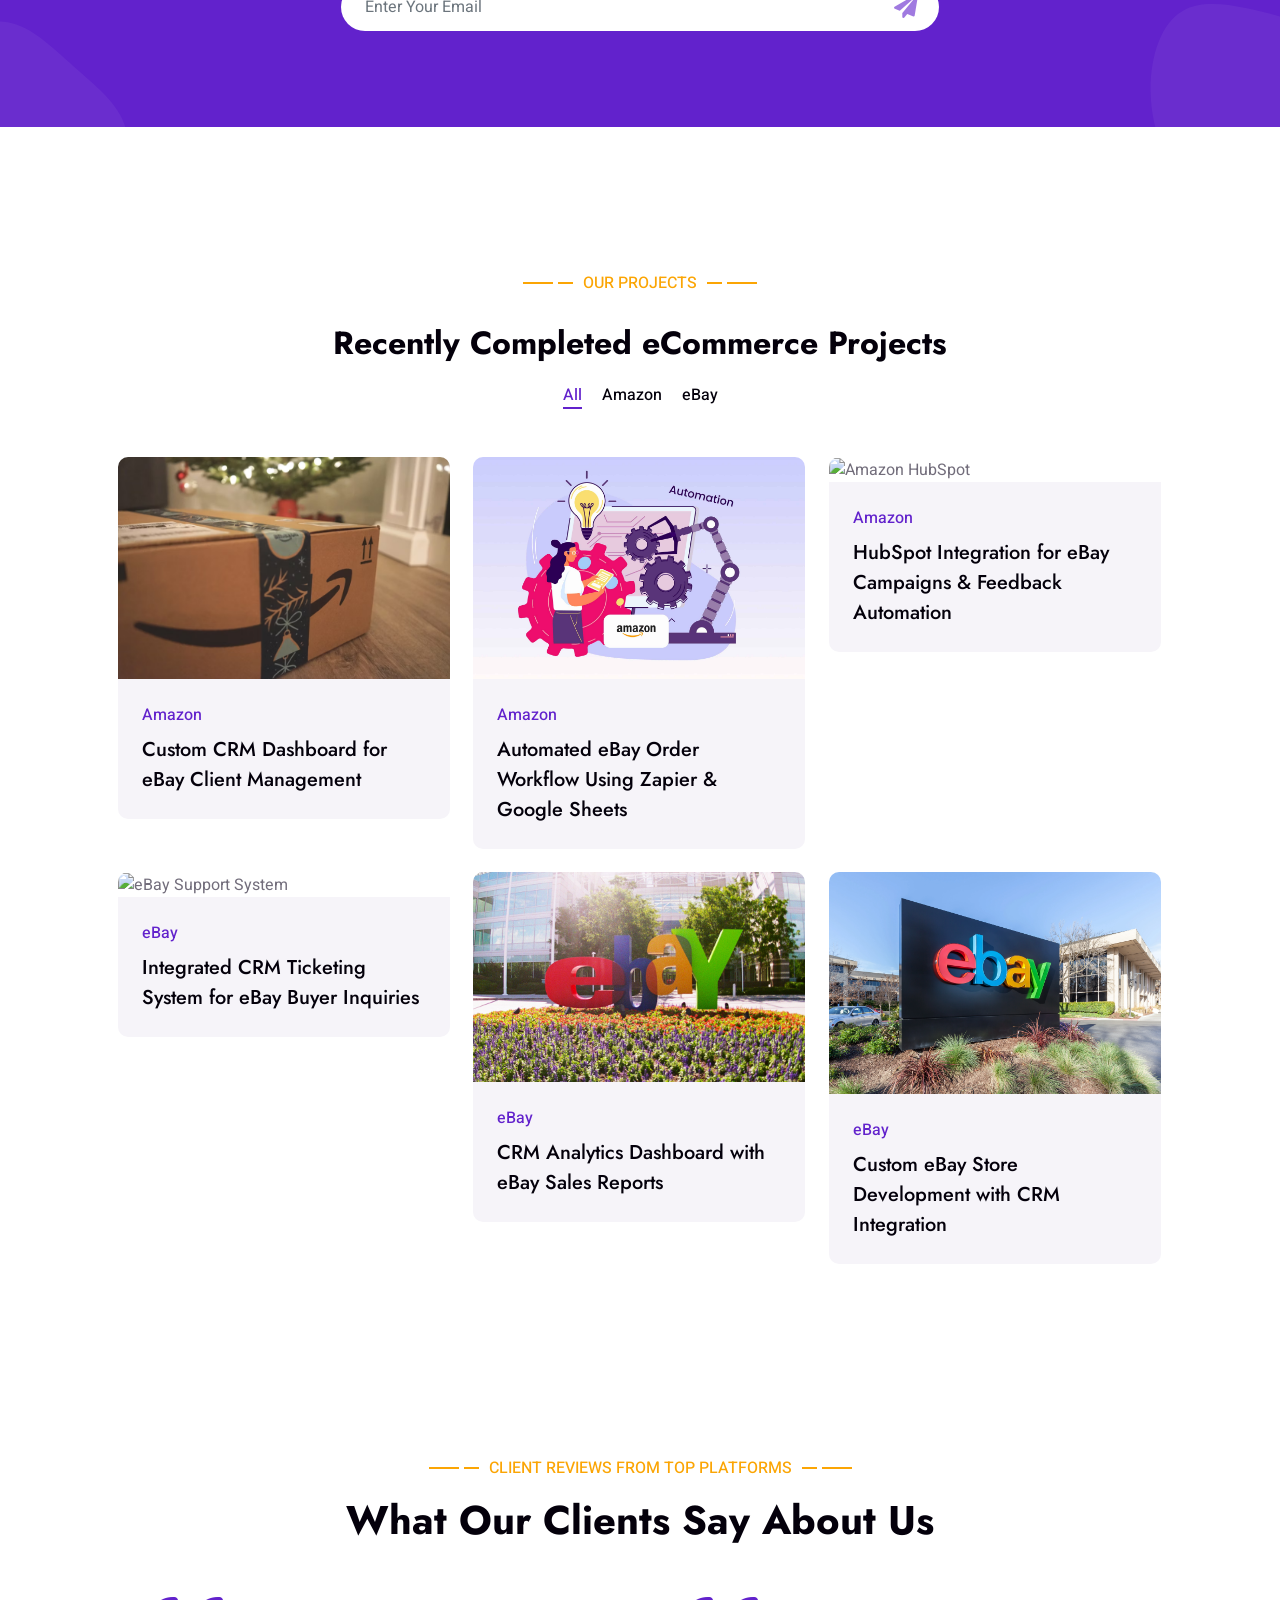
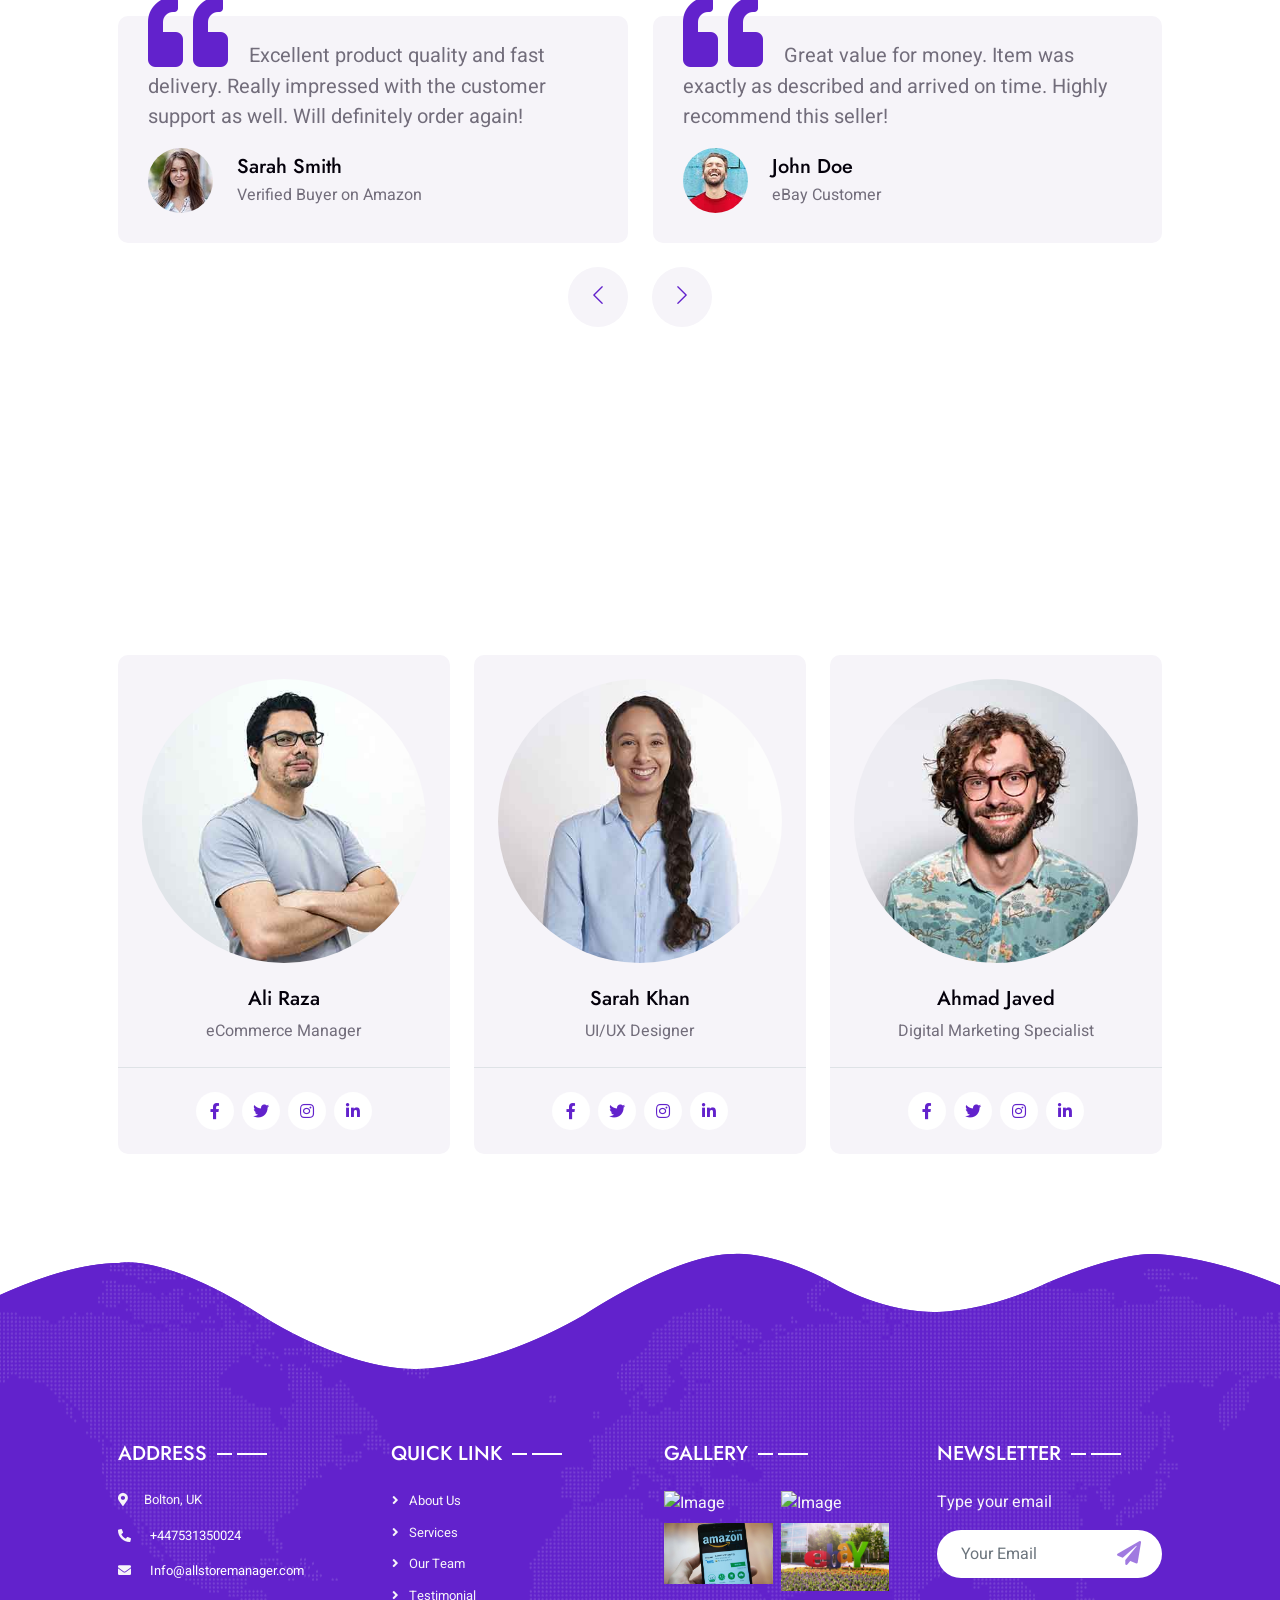
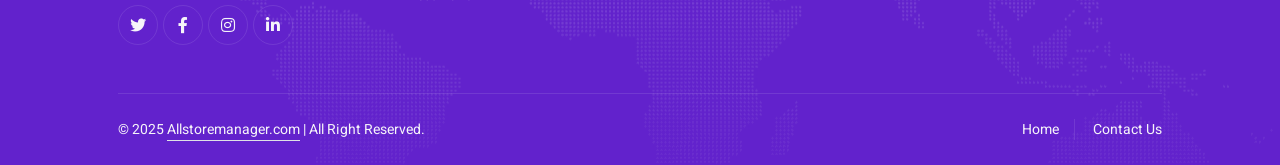
==== commit 4ca27a22: "email update" ====
--- a/index.html
+++ b/index.html
@@ -806,8 +806,8 @@
               </p>
               <p class="contact-link">
                 <i class="fa fa-envelope me-3"></i>
-                <a href="mailto:allstoremanagerinfo@gmail.com" target="_blank"
-                  class="text-decoration-none text-white">Allstoremanagerinfo@gmail.com</a>
+                <a href="mailto:info@allstoremanager.com" target="_blank"
+                  class="text-decoration-none text-white">Info@allstoremanager.com</a>
               </p>
               <div class="d-flex pt-2">
                 <a class="btn btn-outline-light btn-social" href="/"><i
@@ -824,10 +824,13 @@
               <p class="section-title text-white h5 mb-4">
                 Quick Link<span></span>
               </p>
-              <a class="btn btn-link contact-link" href="about.html">About Us</a>
-              <a class="btn btn-link contact-link" href="service.html">Services</a>
+              <a class="btn btn-link contact-link" href="about.html">About
+                Us</a>
+              <a class="btn btn-link contact-link"
+                href="service.html">Services</a>
               <a class="btn btn-link contact-link" href="team.html">Our Team</a>
-              <a class="btn btn-link contact-link" href="testimonial.html">Testimonial</a>
+              <a class="btn btn-link contact-link"
+                href="testimonial.html">Testimonial</a>
             </div>
             <div class="col-md-6 col-lg-3">
               <p class="section-title text-white h5 mb-4">
@@ -891,13 +894,14 @@
           <div class="copyright">
             <div class="row">
               <div class="col-md-6 text-center text-md-start mb-3 mb-md-0">
-                &copy; <a class="border-bottom"
-                  href="https://allstoremanager.vercel.app/">Allstoremanager.vercel.app</a> | All
+                &copy; 2025 <a class="border-bottom"
+                  href="https://allstoremanager.com">Allstoremanager.com</a> |
+                All
                 Right Reserved.
               </div>
               <div class="col-md-6 text-center text-md-end">
                 <div class="footer-menu">
-                  <a href="index.html">Home</a>
+                  <a href="/">Home</a>
                   <a href="contact.html">Contact Us</a>
                 </div>
               </div>
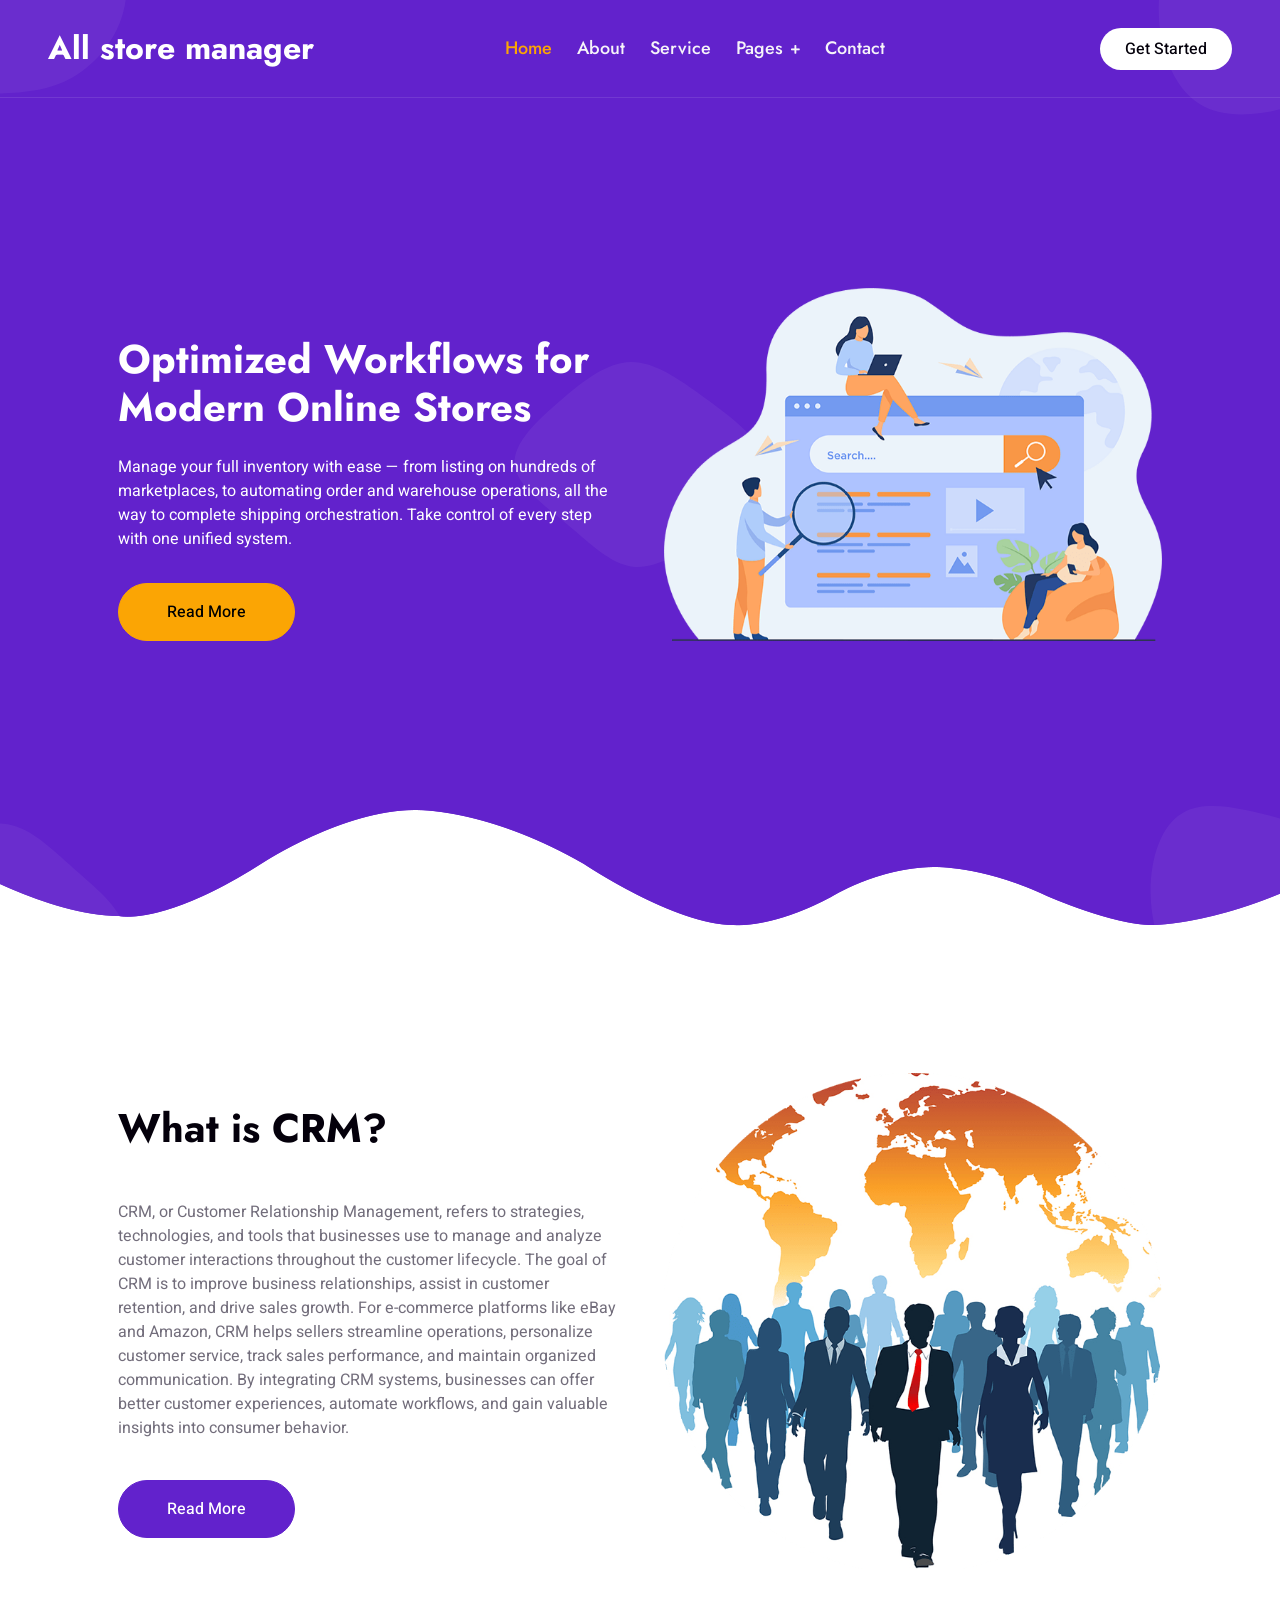
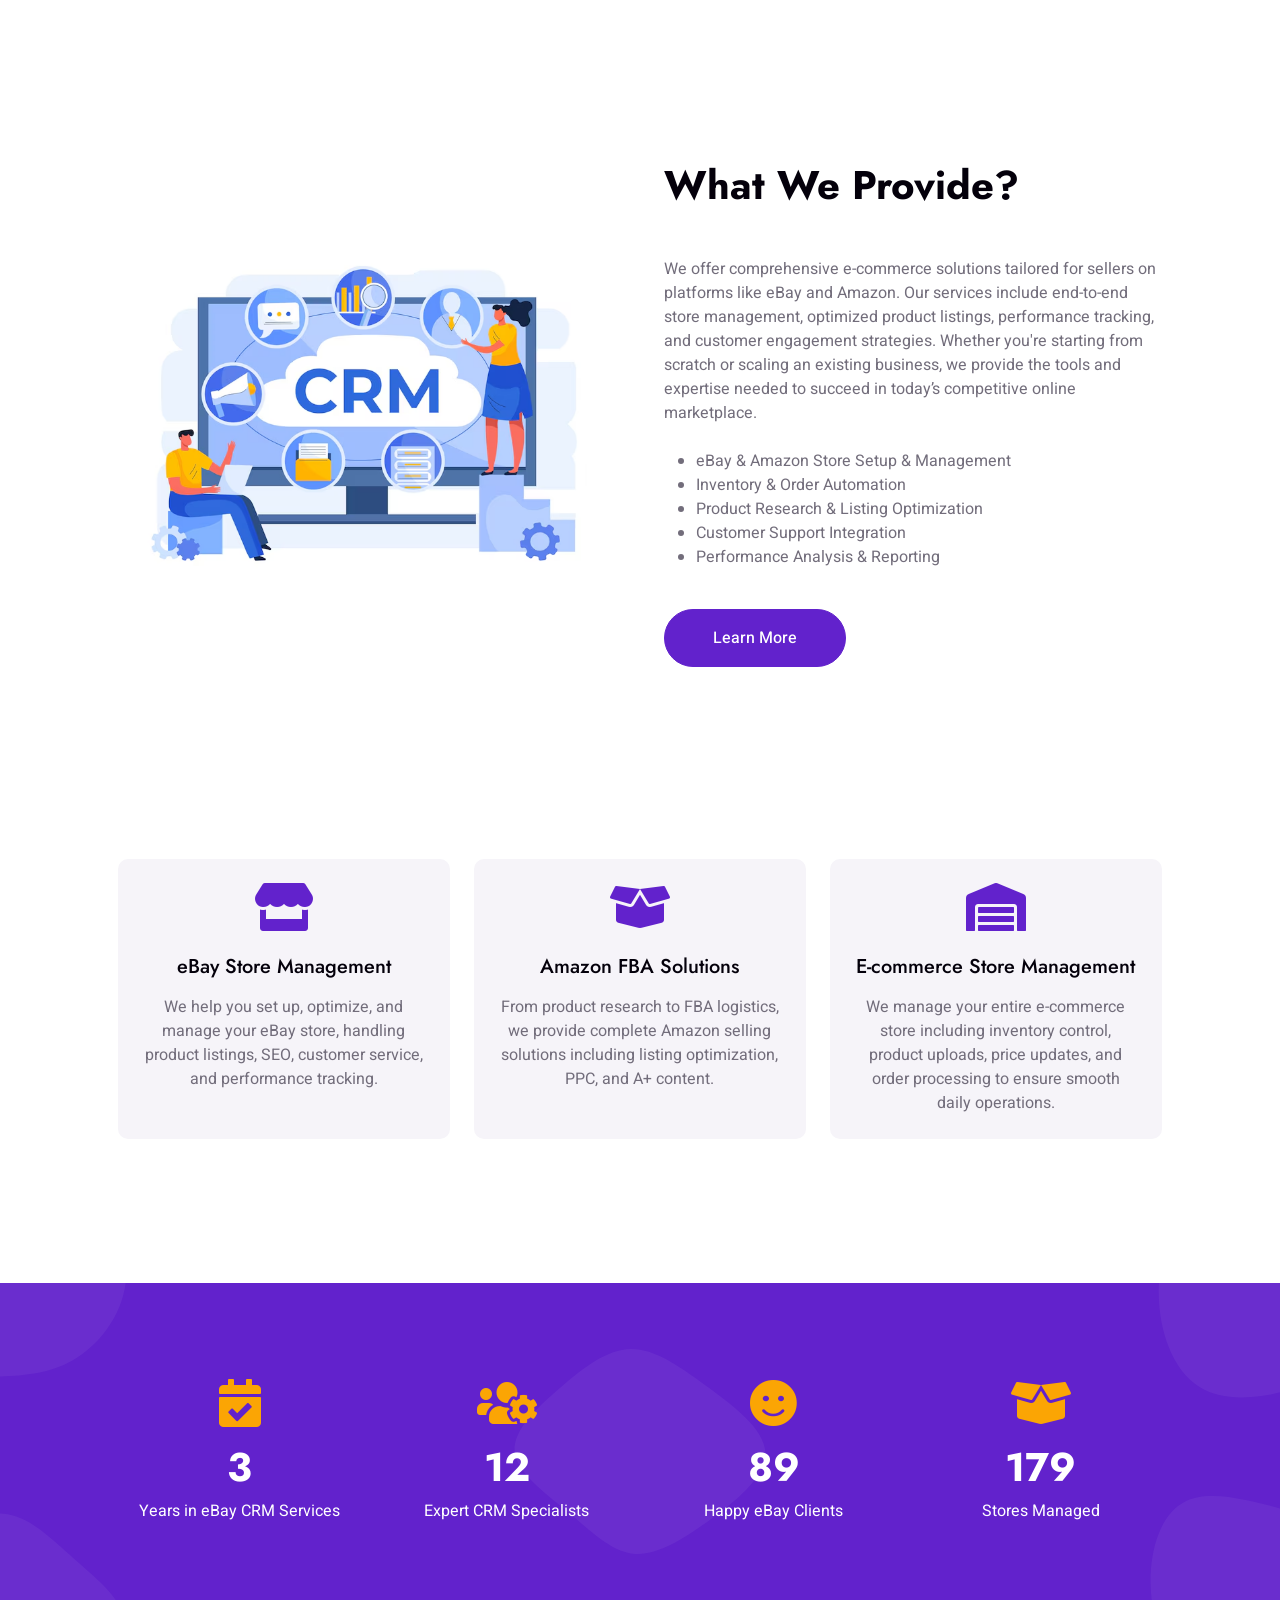
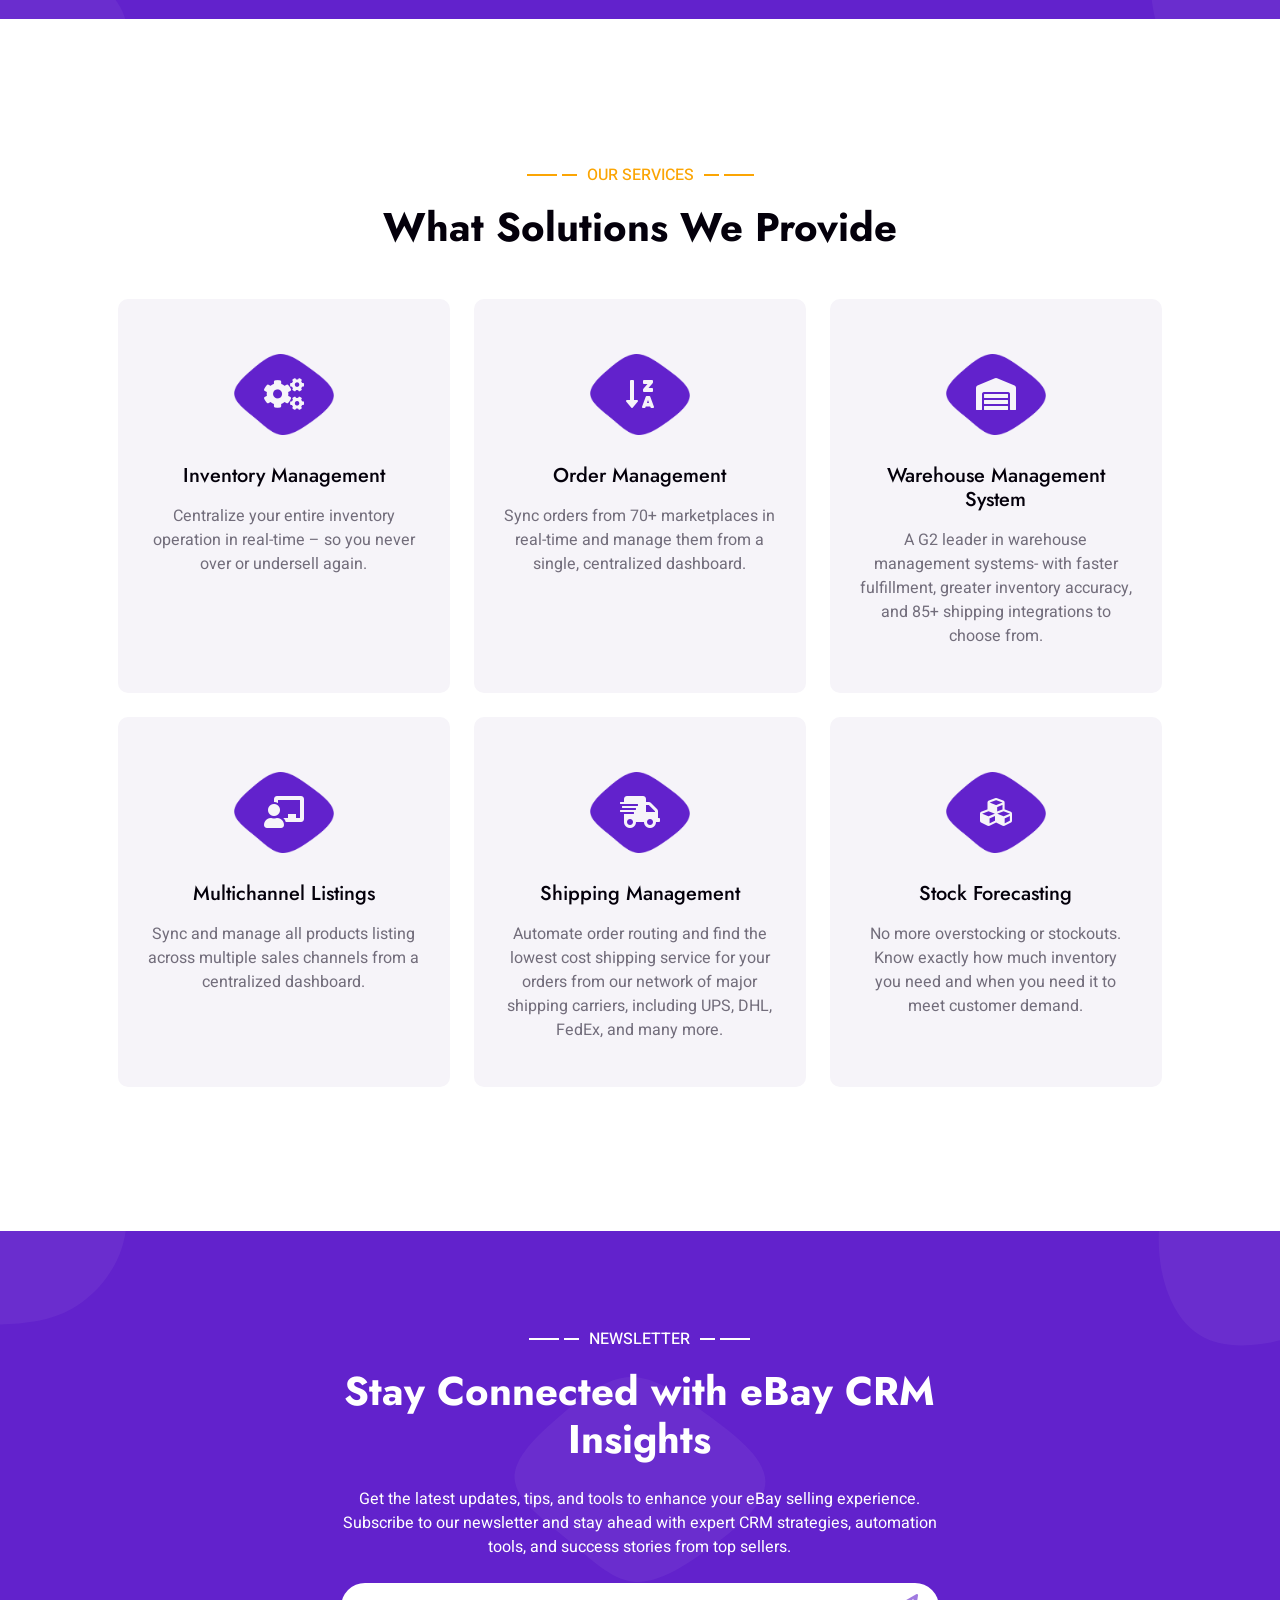
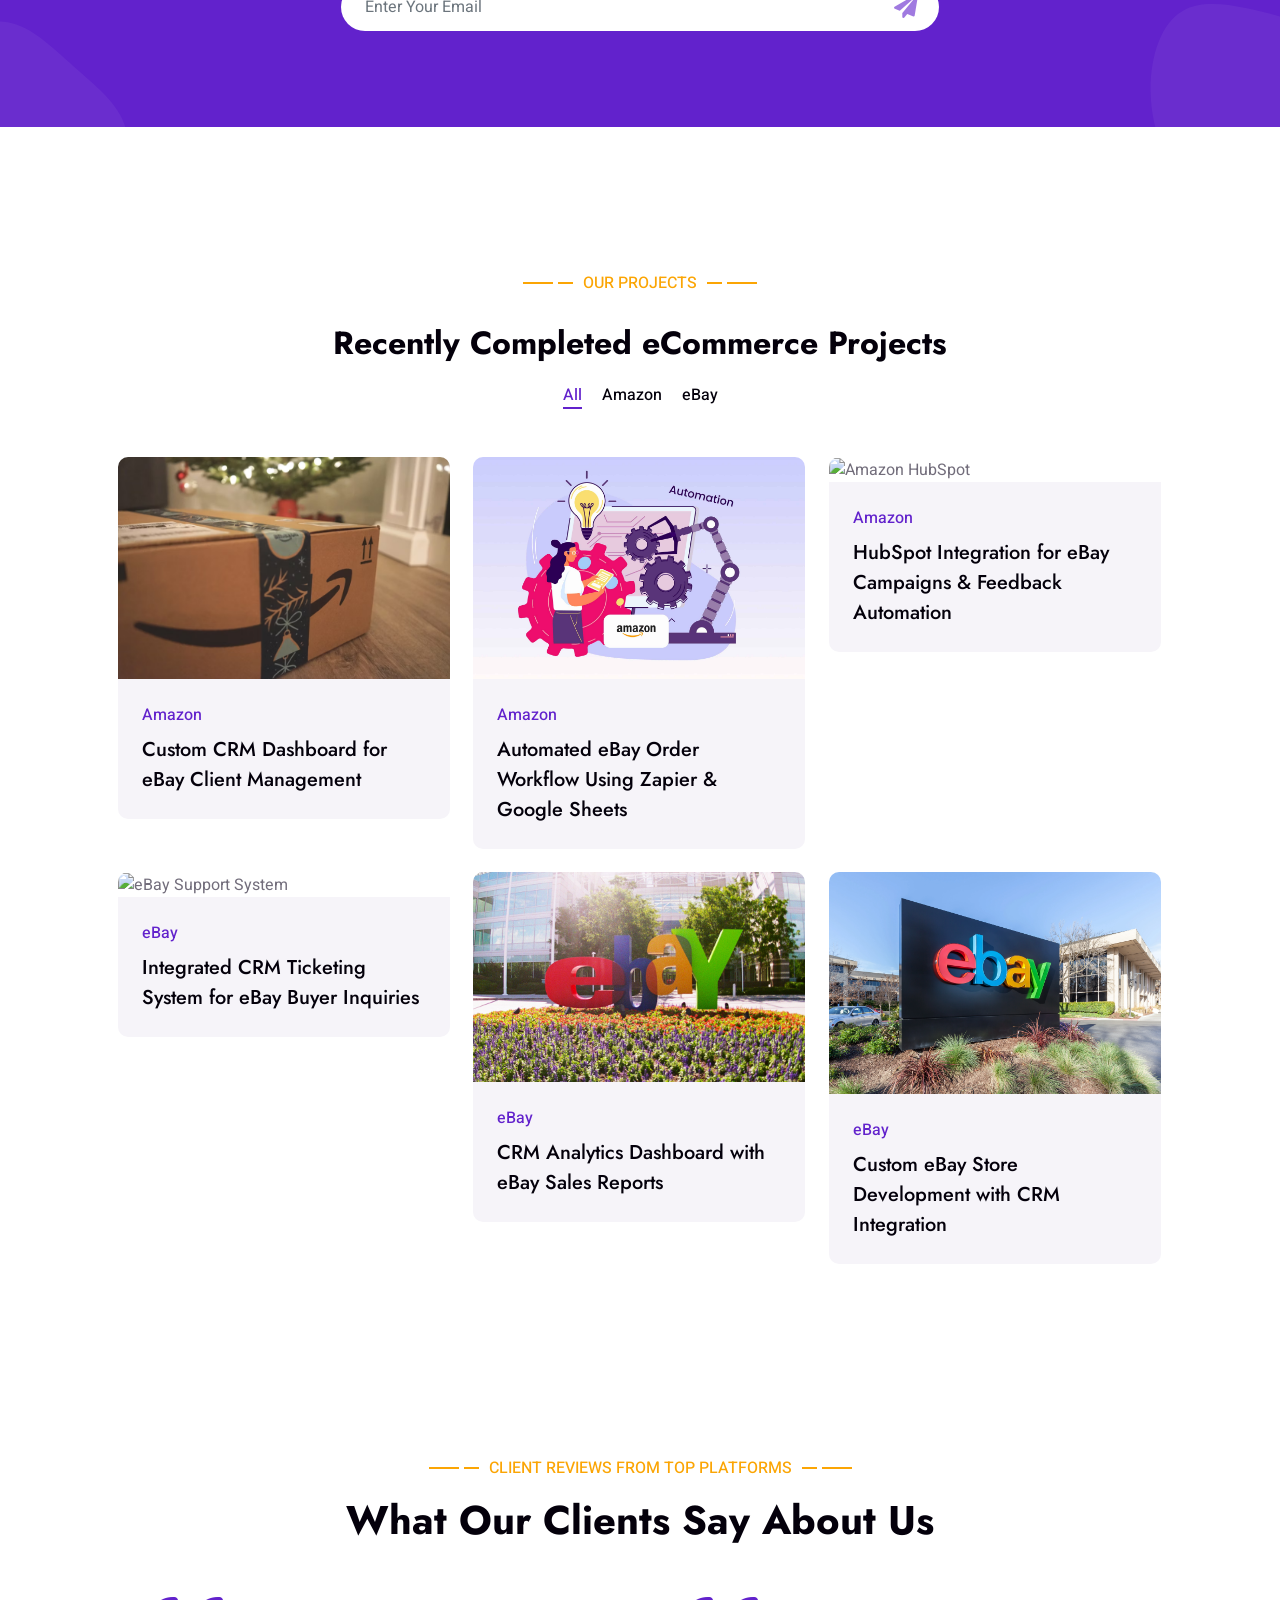
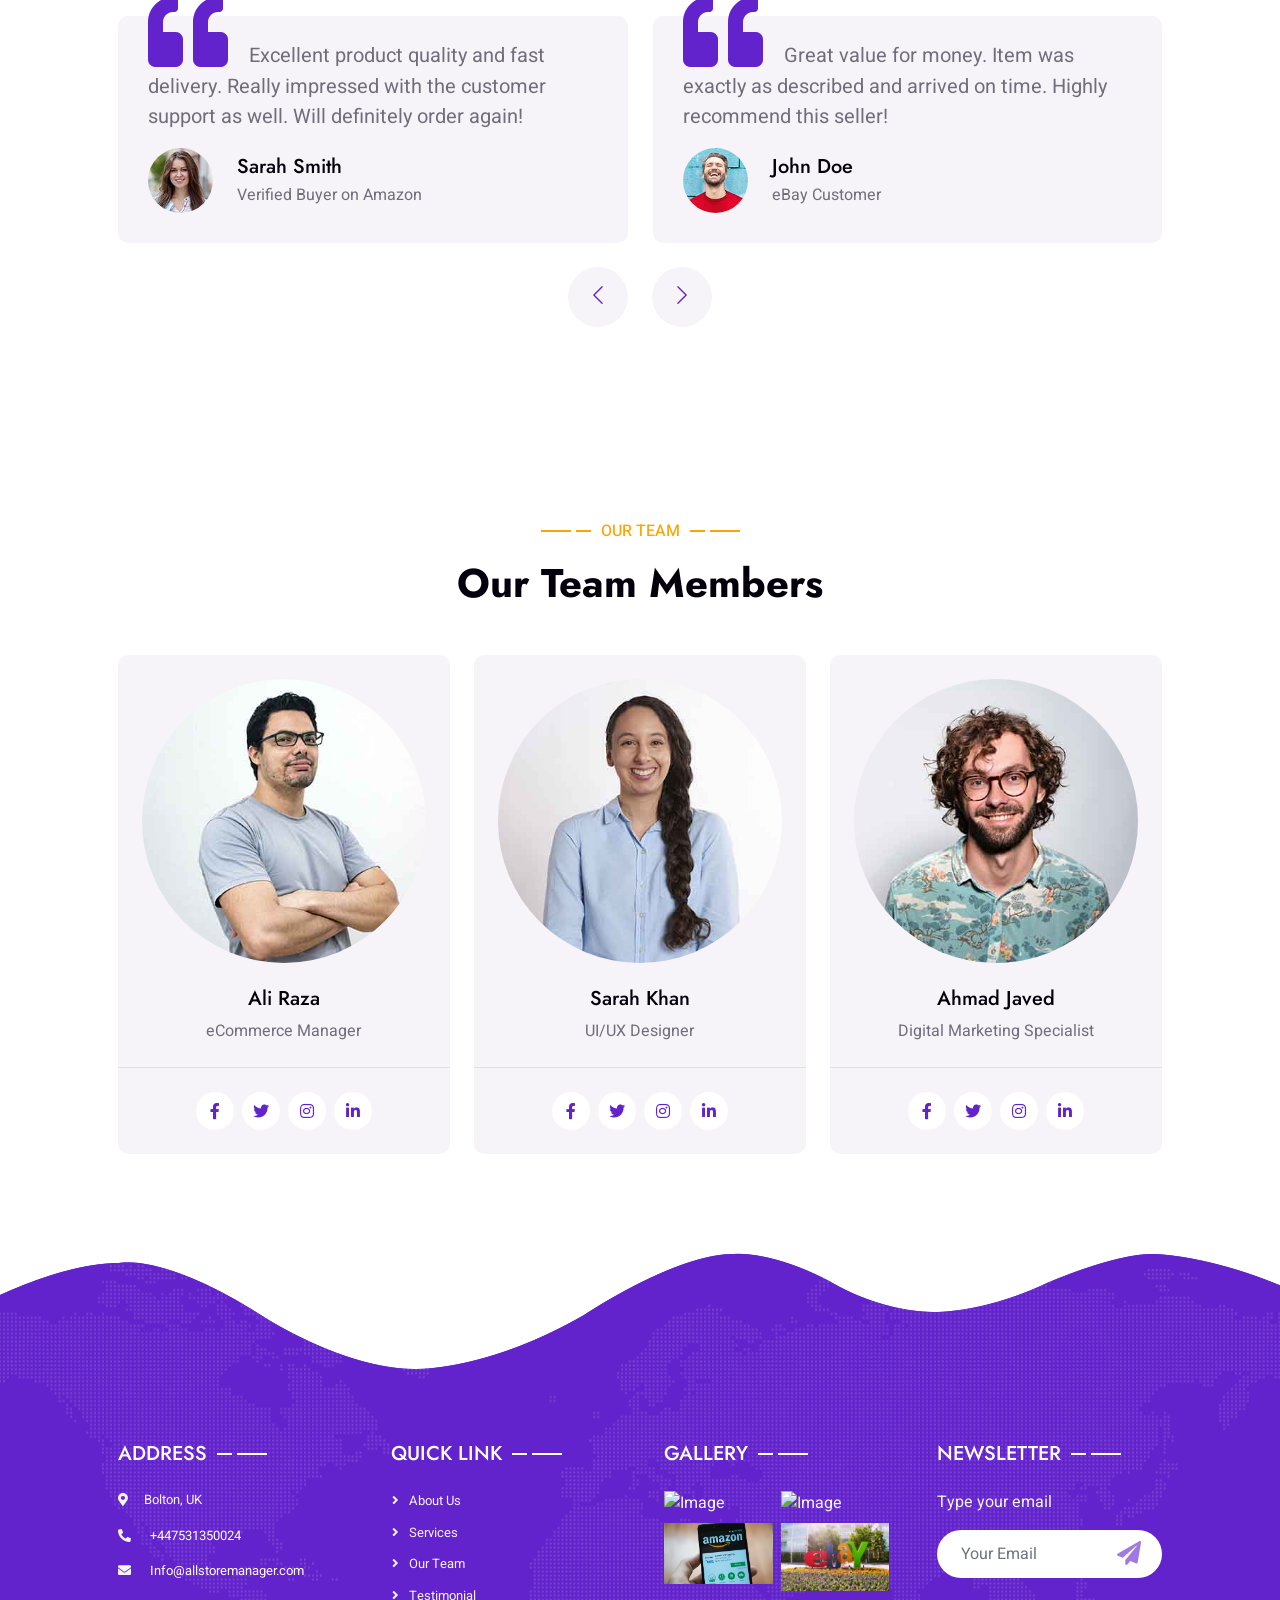
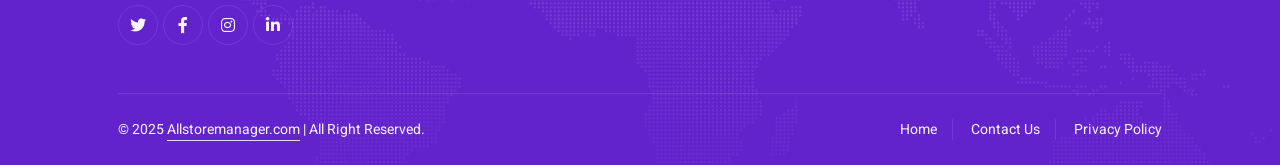
==== commit c822fbef: "careated the privacy_policy page" ====
--- a/index.html
+++ b/index.html
@@ -83,6 +83,8 @@
                   <a href="team.html" class="dropdown-item">Our Team</a>
                   <a href="testimonial.html"
                     class="dropdown-item">Testimonial</a>
+                  <a href="privacy-policy.html"
+                    class="dropdown-item">Privacy Policy</a>
                 </div>
               </div>
               <a href="contact.html" class="nav-item nav-link">Contact</a>
@@ -903,6 +905,7 @@
                 <div class="footer-menu">
                   <a href="/">Home</a>
                   <a href="contact.html">Contact Us</a>
+                  <a href="privacy-policy.html">Privacy Policy</a>
                 </div>
               </div>
             </div>
--- a/css/style.css
+++ b/css/style.css
@@ -566,3 +566,10 @@
 .contact-link{
   font-size: 13px;
 }
+
+
+.privacy-policy{
+  .heading{
+    color: #6222cc;
+  }
+}
